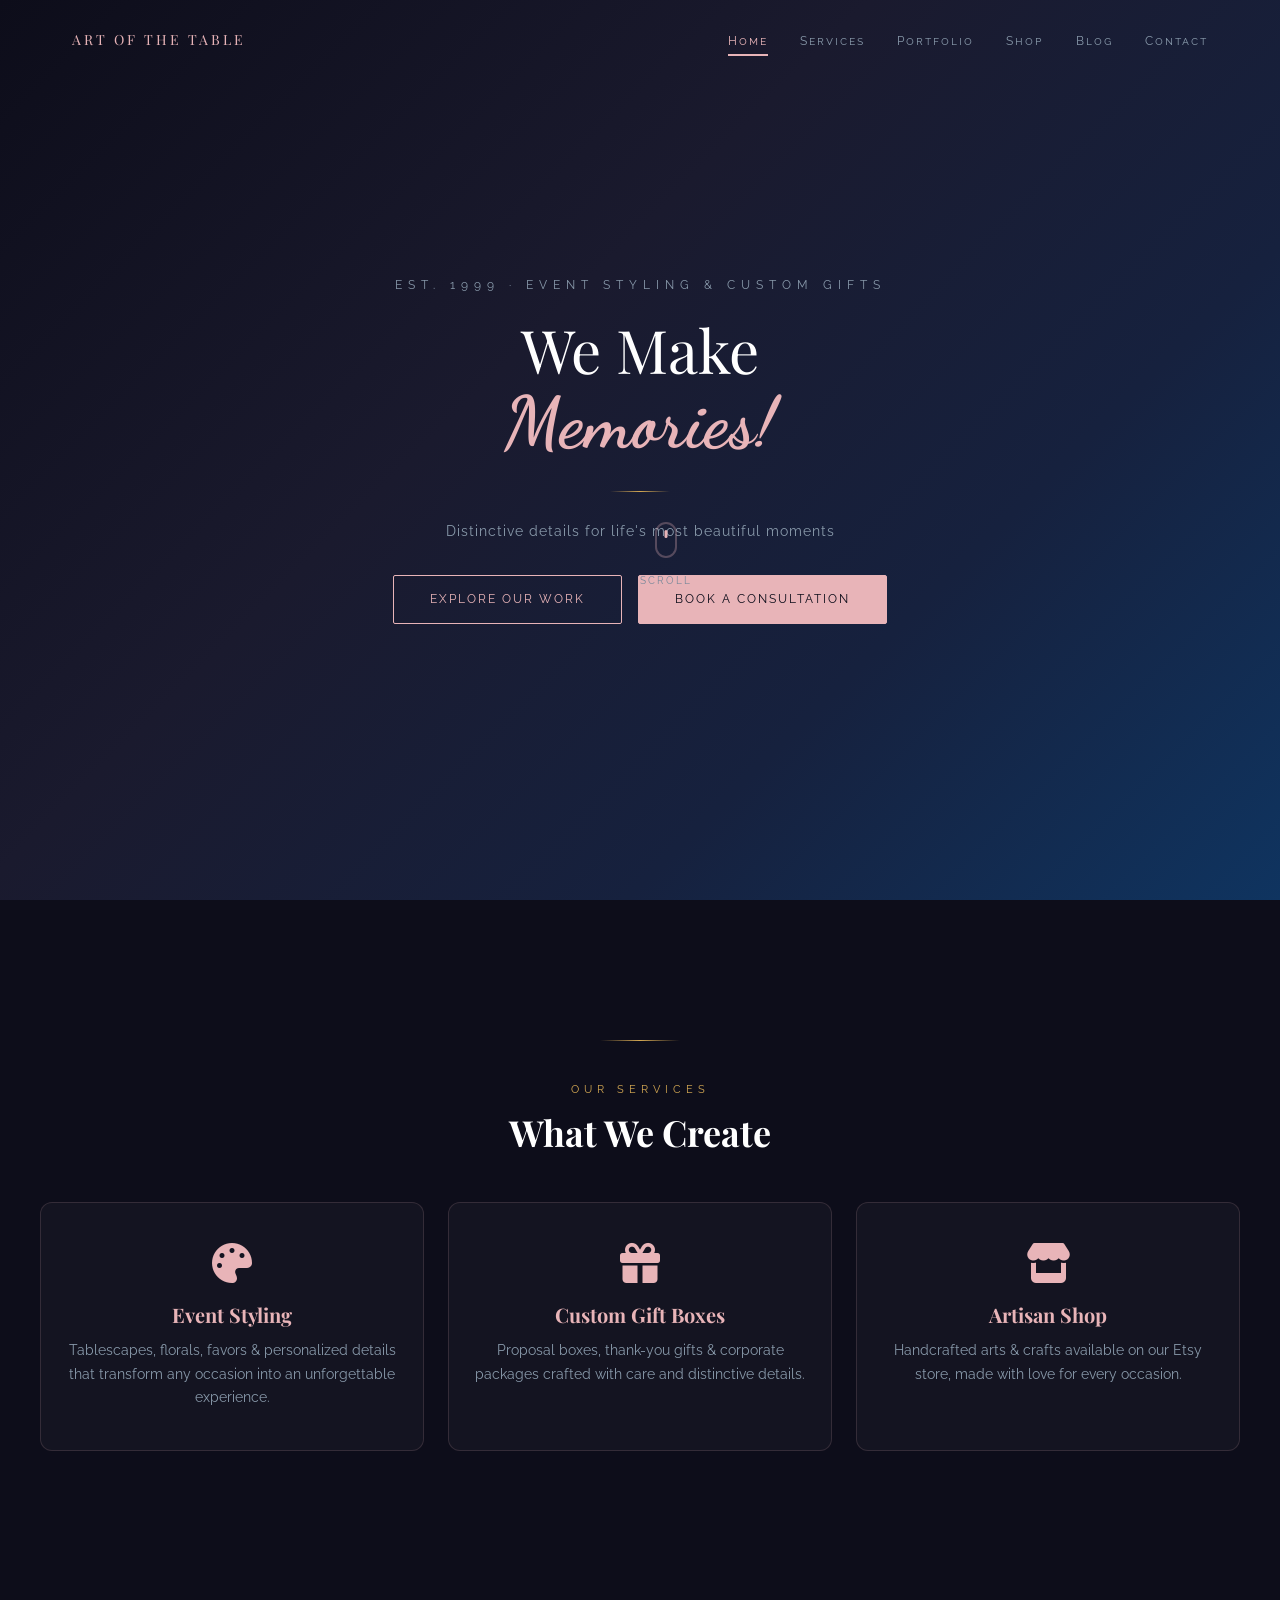
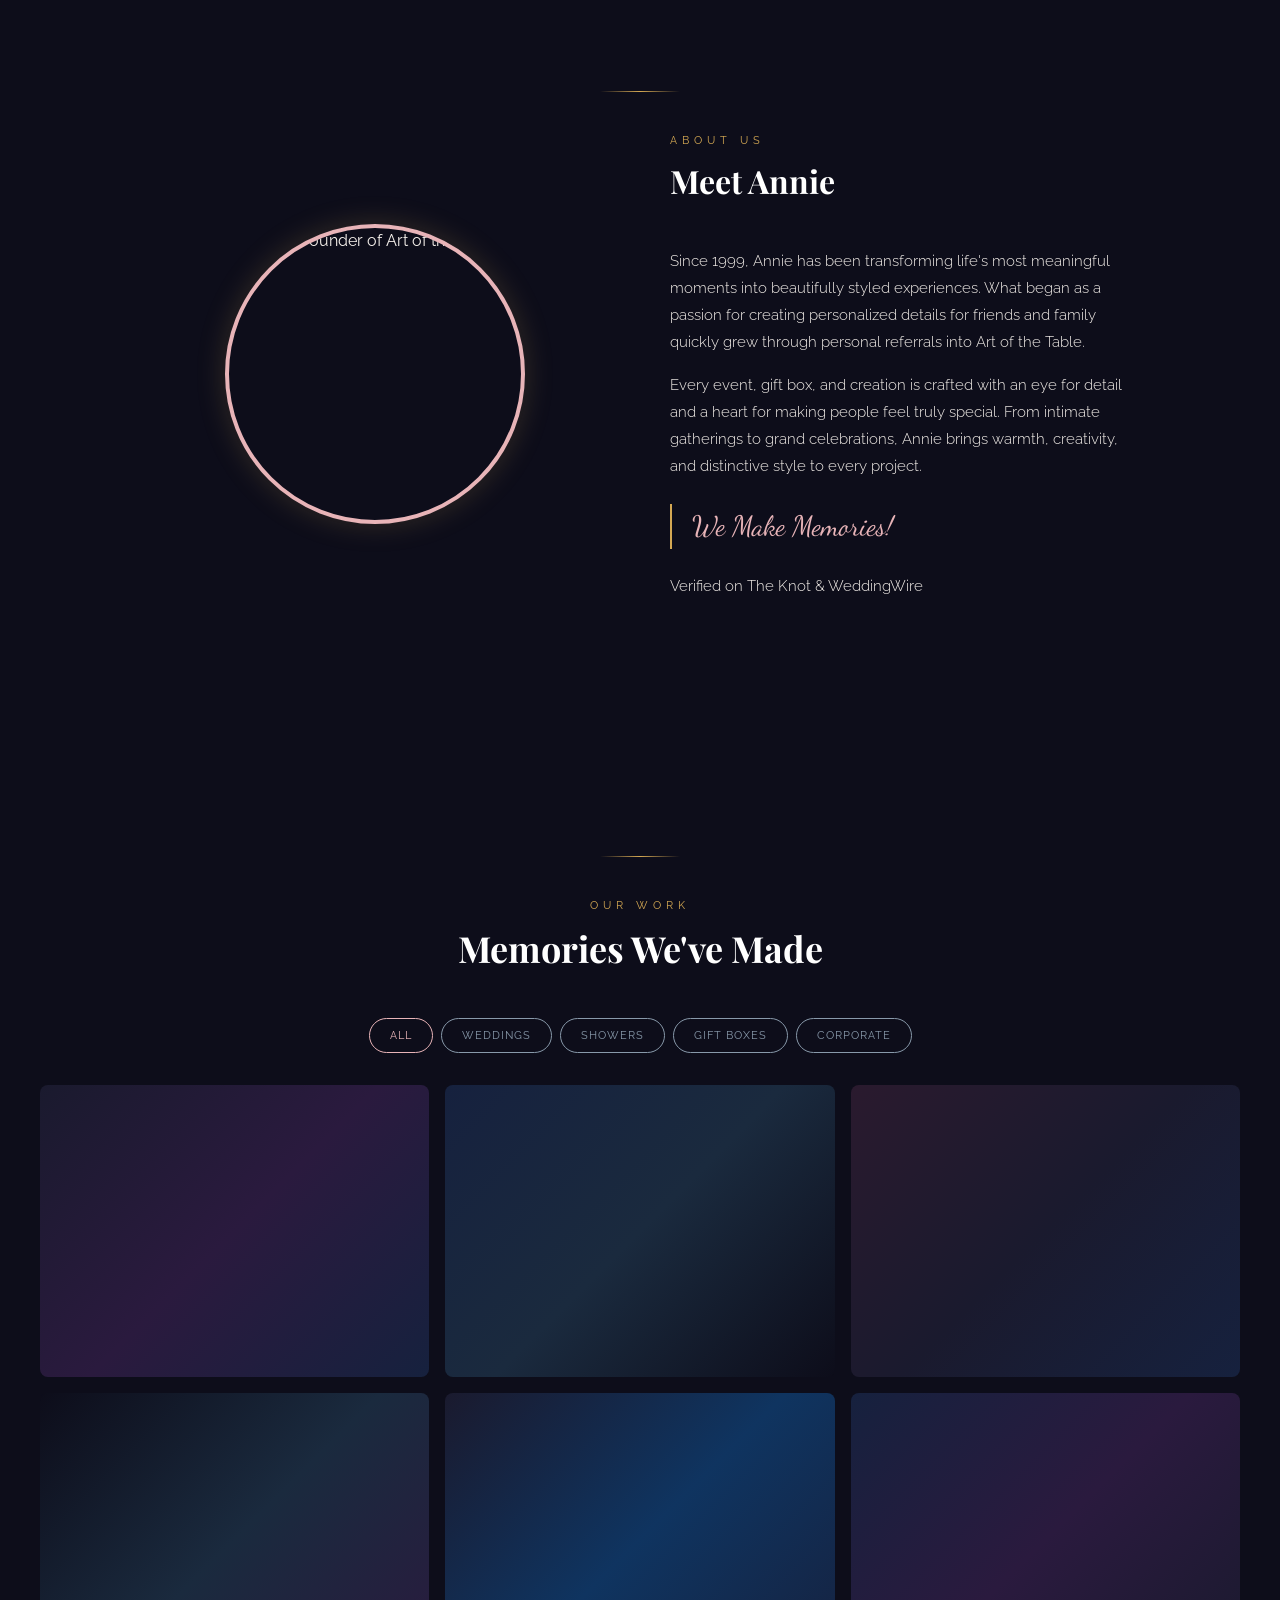
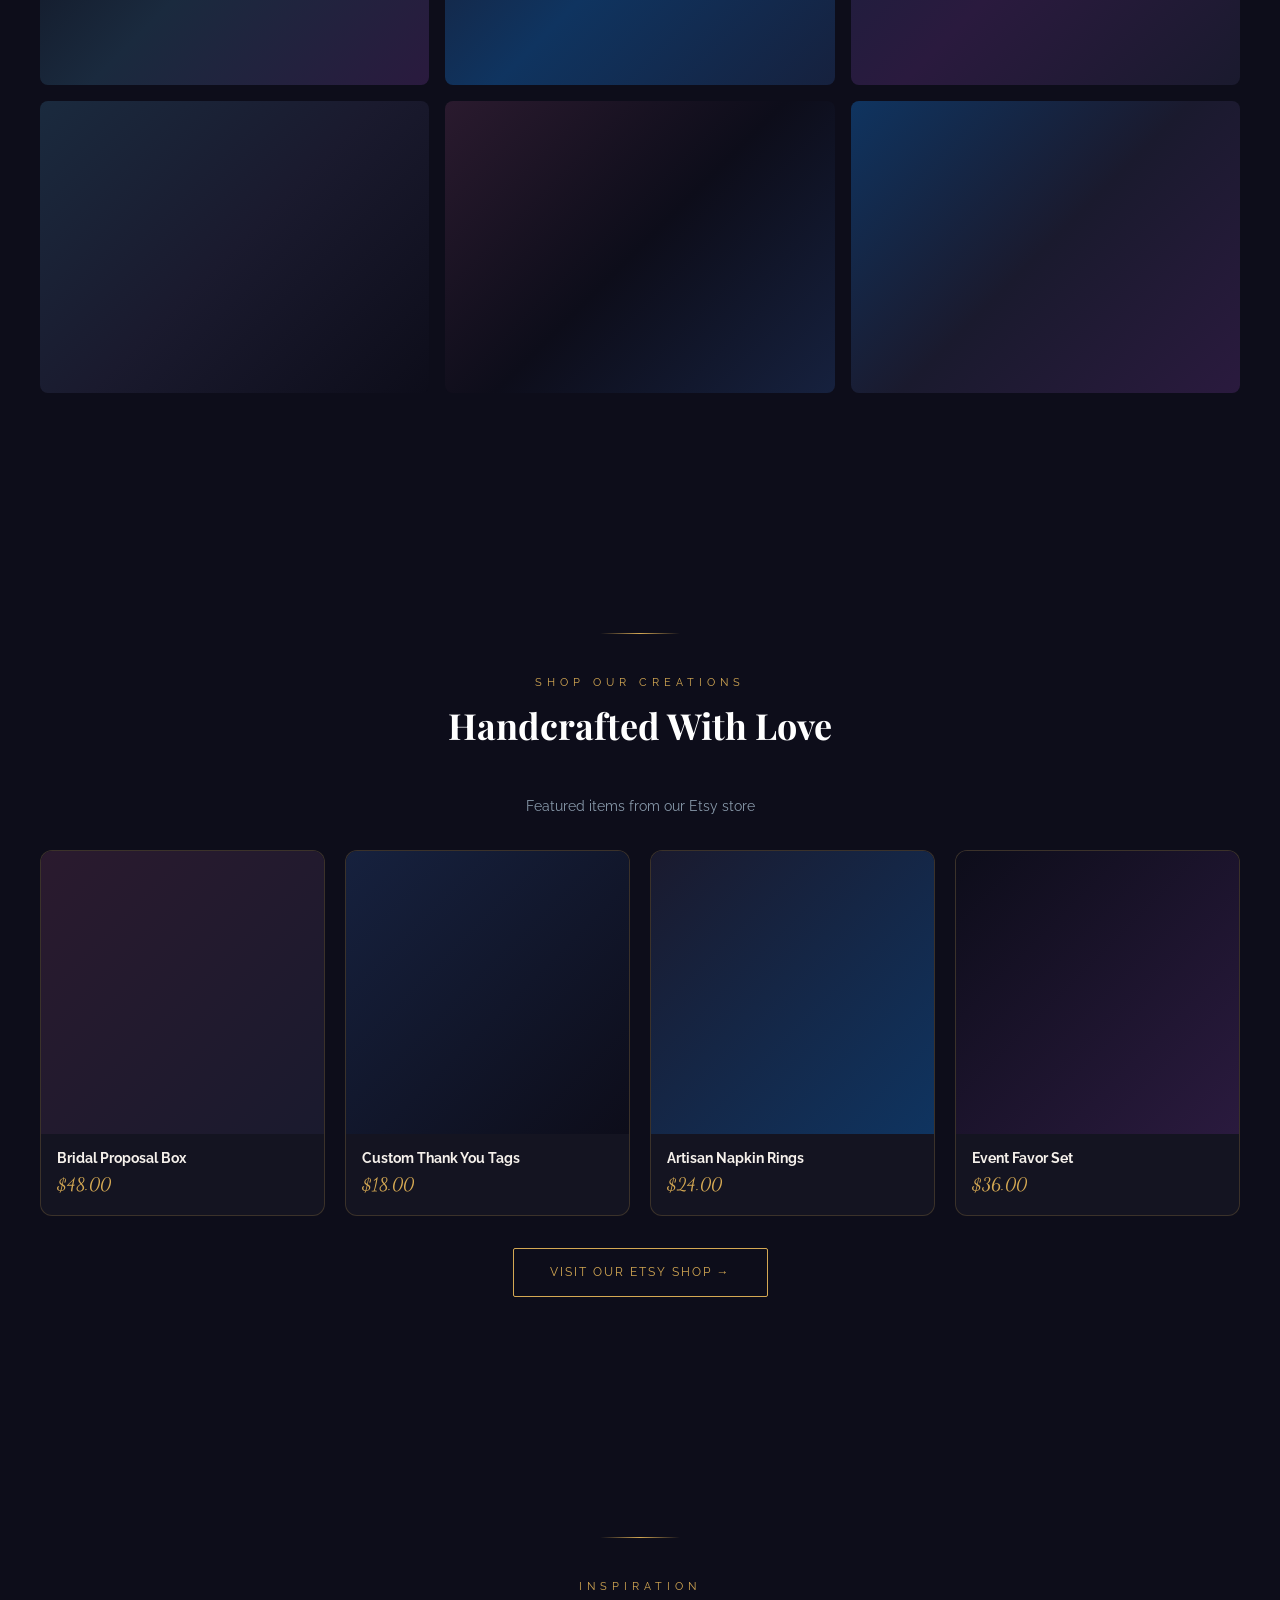
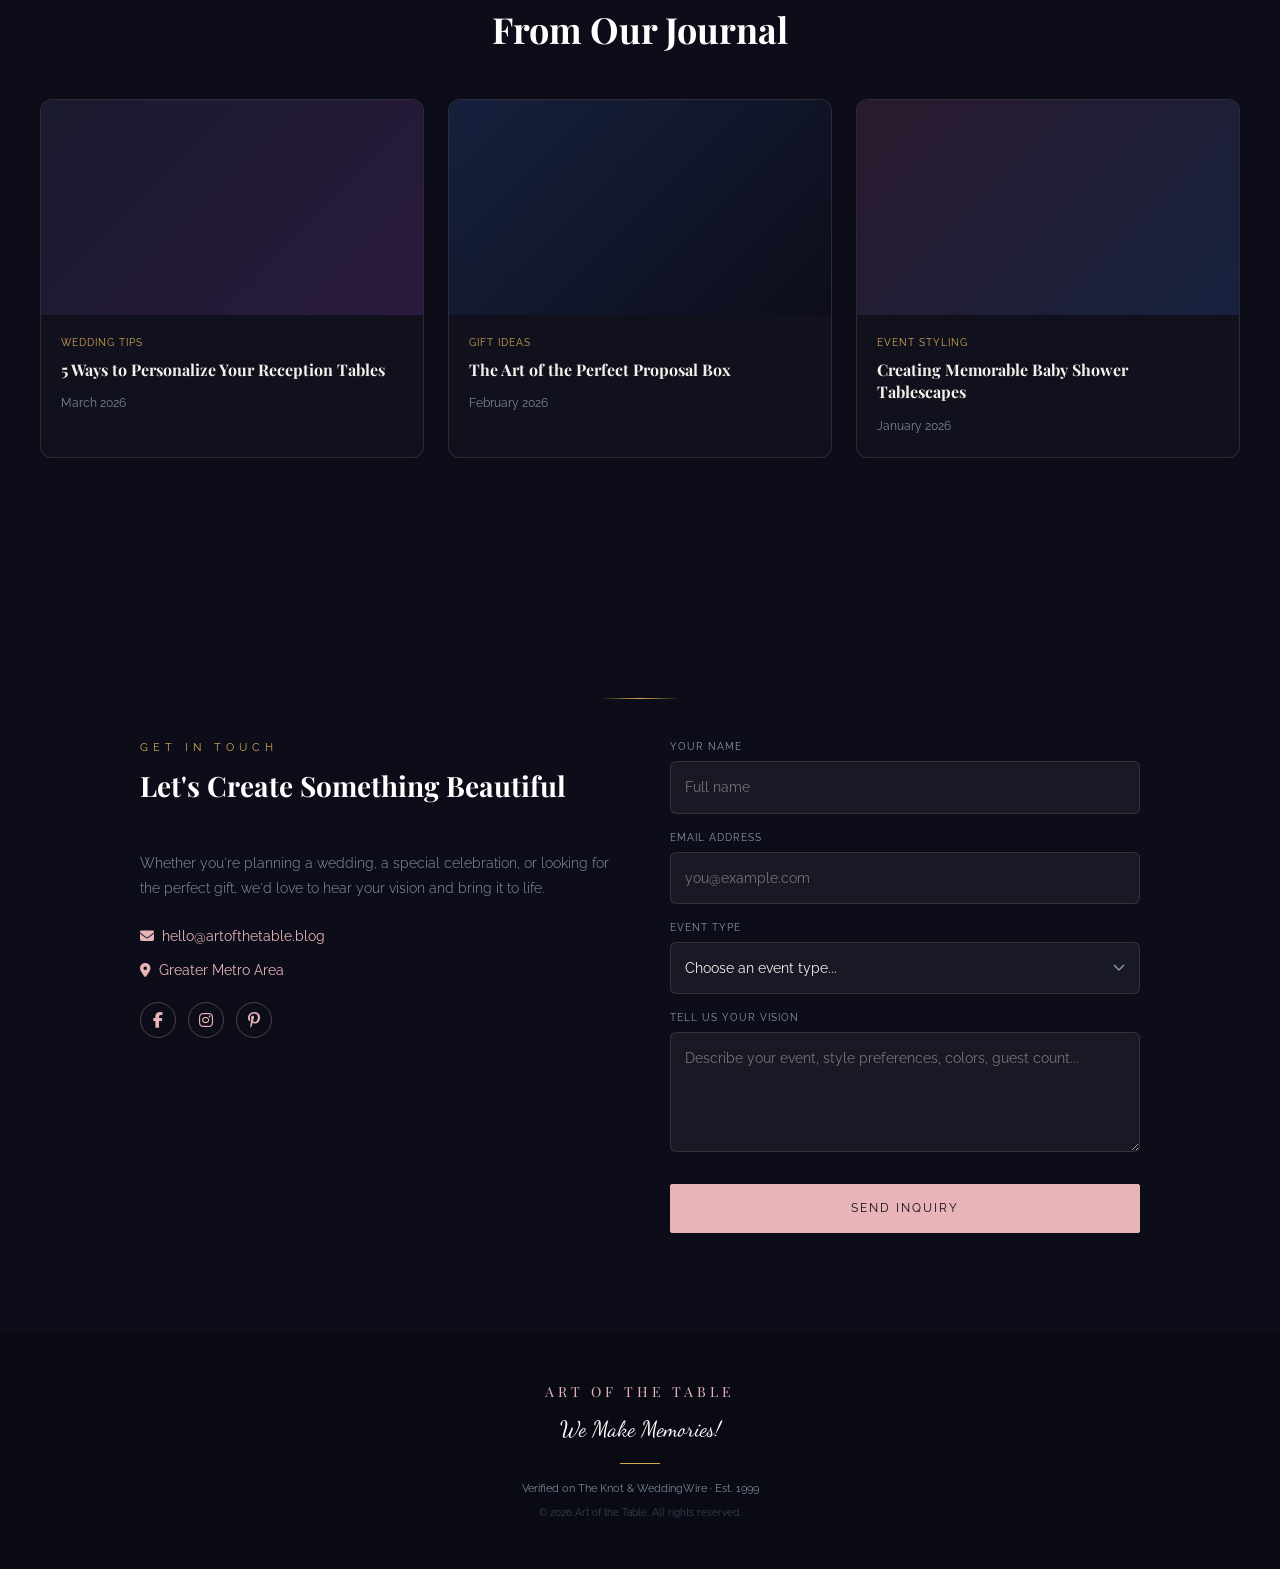
==== index.html @ cf58affb "feat: add footer with brand and credentials Co-Authored-By: Claude Opus 4.6 (1M context) <noreply@an" ====
<!DOCTYPE html>
<html lang="en">
<head>
  <meta charset="utf-8">
  <meta name="viewport" content="width=device-width, initial-scale=1.0">

  <title>Art of the Table — We Make Memories! | Event Styling & Custom Gifts</title>
  <meta name="description" content="Art of the Table creates unforgettable event styling and custom gift boxes. From elegant tablescapes to curated gift experiences, we make every moment memorable.">

  <!-- Open Graph -->
  <meta property="og:title" content="Art of the Table — We Make Memories!">
  <meta property="og:description" content="Event styling & custom gift boxes. From elegant tablescapes to curated gift experiences, we make every moment memorable.">
  <meta property="og:type" content="website">
  <meta property="og:url" content="https://chandrab7.github.io/art-table/">

  <!-- Google Fonts -->
  <link rel="preconnect" href="https://fonts.googleapis.com">
  <link rel="preconnect" href="https://fonts.gstatic.com" crossorigin>
  <link href="https://fonts.googleapis.com/css2?family=Dancing+Script:wght@400;700&family=Playfair+Display:wght@400;700&family=Raleway:wght@300;400;500;600&display=swap" rel="stylesheet">

  <!-- Font Awesome -->
  <link rel="stylesheet" href="https://cdnjs.cloudflare.com/ajax/libs/font-awesome/6.5.1/css/all.min.css" integrity="sha512-DTOQO9RWCH3ppGqcWaEA1BIZOC6xxalwEsw9c2QQeAIftl+Vegovlnee1c9QX4TctnWMn13TZye+giMm8e2LwA==" crossorigin="anonymous" referrerpolicy="no-referrer">

  <!-- Favicon -->
  <link rel="icon" href="favicon.svg" type="image/svg+xml">

  <!-- Stylesheet -->
  <link rel="stylesheet" href="styles.css">
</head>
<body>

  <a href="#main-content" class="skip-link">Skip to content</a>

  <header class="site-header">
    <nav class="nav" aria-label="Primary navigation">
      <a href="#home" class="nav-logo">Art of the Table</a>
      <ul class="nav-links">
        <li><a href="#home" class="nav-link active">Home</a></li>
        <li><a href="#services" class="nav-link">Services</a></li>
        <li><a href="#portfolio" class="nav-link">Portfolio</a></li>
        <li><a href="#shop" class="nav-link">Shop</a></li>
        <li><a href="#blog" class="nav-link">Blog</a></li>
        <li><a href="#contact" class="nav-link">Contact</a></li>
      </ul>
      <button class="nav-toggle" aria-label="Toggle navigation menu" aria-expanded="false">
        <span></span>
        <span></span>
        <span></span>
      </button>
    </nav>
  </header>

  <div class="nav-overlay"></div>

  <main id="main-content">

    <section id="home" class="hero">
      <canvas id="particle-canvas"></canvas>
      <div class="hero-content">
        <p class="hero-label hero-anim">Est. 1999 · Event Styling & Custom Gifts</p>
        <h1>
          <span class="hero-we-make hero-anim">We Make</span>
          <span class="hero-memories hero-anim">Memories!</span>
        </h1>
        <div class="hero-divider hero-anim"></div>
        <p class="hero-subtitle hero-anim">Distinctive details for life's most beautiful moments</p>
        <div class="hero-ctas hero-anim">
          <a href="#portfolio" class="btn btn-outline">EXPLORE OUR WORK</a>
          <a href="#contact" class="btn btn-solid">BOOK A CONSULTATION</a>
        </div>
        <div class="scroll-indicator hero-anim">
          <div class="scroll-mouse"><div class="scroll-dot"></div></div>
          <span>SCROLL</span>
        </div>
      </div>
    </section>

    <section id="services">
      <div class="shimmer-divider"></div>
      <span class="section-label">OUR SERVICES</span>
      <h2>What We Create</h2>
      <div class="services-grid">
        <div class="service-card reveal reveal-delay-1">
          <i class="fas fa-palette"></i>
          <h3>Event Styling</h3>
          <p>Tablescapes, florals, favors &amp; personalized details that transform any occasion into an unforgettable experience.</p>
        </div>
        <div class="service-card reveal reveal-delay-2">
          <i class="fas fa-gift"></i>
          <h3>Custom Gift Boxes</h3>
          <p>Proposal boxes, thank-you gifts &amp; corporate packages crafted with care and distinctive details.</p>
        </div>
        <div class="service-card reveal reveal-delay-3">
          <i class="fas fa-store"></i>
          <h3>Artisan Shop</h3>
          <p>Handcrafted arts &amp; crafts available on our Etsy store, made with love for every occasion.</p>
        </div>
      </div>
    </section>

    <section id="about">
      <div class="shimmer-divider"></div>
      <div class="about-grid">
        <div class="about-image reveal-left">
          <img src="images/annie.jpg" alt="Annie - Founder of Art of the Table" loading="lazy">
        </div>
        <div class="about-text reveal-right">
          <span class="section-label" style="text-align:left">ABOUT US</span>
          <h2 style="text-align:left">Meet Annie</h2>
          <p>Since 1999, Annie has been transforming life's most meaningful moments into beautifully styled experiences. What began as a passion for creating personalized details for friends and family quickly grew through personal referrals into Art of the Table.</p>
          <p>Every event, gift box, and creation is crafted with an eye for detail and a heart for making people feel truly special. From intimate gatherings to grand celebrations, Annie brings warmth, creativity, and distinctive style to every project.</p>
          <blockquote class="pull-quote">We Make Memories!</blockquote>
          <p>Verified on The Knot &amp; WeddingWire</p>
        </div>
      </div>
    </section>

    <section id="portfolio">
      <div class="shimmer-divider"></div>
      <span class="section-label">OUR WORK</span>
      <h2>Memories We've Made</h2>
      <div class="filter-tabs">
        <button class="active" data-filter="all">ALL</button>
        <button data-filter="weddings">WEDDINGS</button>
        <button data-filter="showers">SHOWERS</button>
        <button data-filter="gift-boxes">GIFT BOXES</button>
        <button data-filter="corporate">CORPORATE</button>
      </div>
      <div class="portfolio-grid">
        <div class="portfolio-item reveal" data-category="weddings">
          <div class="placeholder-img" style="background:linear-gradient(135deg,#1a1a2e,#2a1a3e,#16213e)"></div>
          <div class="portfolio-overlay"><span>Elegant Garden Wedding</span><small>Wedding</small></div>
        </div>
        <div class="portfolio-item reveal reveal-delay-1" data-category="weddings">
          <div class="placeholder-img" style="background:linear-gradient(135deg,#16213e,#1a2a3e,#0d0d1a)"></div>
          <div class="portfolio-overlay"><span>Romantic Ballroom Reception</span><small>Wedding</small></div>
        </div>
        <div class="portfolio-item reveal reveal-delay-2" data-category="showers">
          <div class="placeholder-img" style="background:linear-gradient(135deg,#2a1a2e,#1a1a2e,#16213e)"></div>
          <div class="portfolio-overlay"><span>Blush Baby Shower</span><small>Shower</small></div>
        </div>
        <div class="portfolio-item reveal" data-category="gift-boxes">
          <div class="placeholder-img" style="background:linear-gradient(135deg,#0d0d1a,#1a2a3e,#2a1a3e)"></div>
          <div class="portfolio-overlay"><span>Bridal Proposal Box</span><small>Gift Box</small></div>
        </div>
        <div class="portfolio-item reveal reveal-delay-1" data-category="corporate">
          <div class="placeholder-img" style="background:linear-gradient(135deg,#1a1a2e,#0f3460,#16213e)"></div>
          <div class="portfolio-overlay"><span>Corporate Gala Dinner</span><small>Corporate</small></div>
        </div>
        <div class="portfolio-item reveal reveal-delay-2" data-category="weddings">
          <div class="placeholder-img" style="background:linear-gradient(135deg,#16213e,#2a1a3e,#1a1a2e)"></div>
          <div class="portfolio-overlay"><span>Rustic Vineyard Wedding</span><small>Wedding</small></div>
        </div>
        <div class="portfolio-item reveal" data-category="showers">
          <div class="placeholder-img" style="background:linear-gradient(135deg,#1a2a3e,#1a1a2e,#0d0d1a)"></div>
          <div class="portfolio-overlay"><span>Golden Bridal Shower</span><small>Shower</small></div>
        </div>
        <div class="portfolio-item reveal reveal-delay-1" data-category="gift-boxes">
          <div class="placeholder-img" style="background:linear-gradient(135deg,#2a1a2e,#0d0d1a,#16213e)"></div>
          <div class="portfolio-overlay"><span>Thank You Gift Set</span><small>Gift Box</small></div>
        </div>
        <div class="portfolio-item reveal reveal-delay-2" data-category="corporate">
          <div class="placeholder-img" style="background:linear-gradient(135deg,#0f3460,#1a1a2e,#2a1a3e)"></div>
          <div class="portfolio-overlay"><span>Annual Awards Banquet</span><small>Corporate</small></div>
        </div>
      </div>
    </section>

    <div class="lightbox" id="lightbox" role="dialog" aria-modal="true" aria-label="Image lightbox">
      <button class="lightbox-close" aria-label="Close lightbox"><i class="fas fa-times"></i></button>
      <button class="lightbox-arrow lightbox-prev" aria-label="Previous image"><i class="fas fa-chevron-left"></i></button>
      <button class="lightbox-arrow lightbox-next" aria-label="Next image"><i class="fas fa-chevron-right"></i></button>
      <div class="lightbox-image"></div>
      <div class="lightbox-caption"></div>
    </div>

    <section id="shop">
      <div class="shimmer-divider"></div>
      <span class="section-label">SHOP OUR CREATIONS</span>
      <h2>Handcrafted With Love</h2>
      <p class="section-subtitle">Featured items from our Etsy store</p>
      <div class="product-grid">
        <a href="#" class="product-card reveal">
          <div class="product-image" style="background:linear-gradient(135deg,#2a1a2e,#1a1a2e)"></div>
          <div class="product-info">
            <h3>Bridal Proposal Box</h3>
            <span class="product-price">$48.00</span>
          </div>
        </a>
        <a href="#" class="product-card reveal reveal-delay-1">
          <div class="product-image" style="background:linear-gradient(135deg,#16213e,#0d0d1a)"></div>
          <div class="product-info">
            <h3>Custom Thank You Tags</h3>
            <span class="product-price">$18.00</span>
          </div>
        </a>
        <a href="#" class="product-card reveal reveal-delay-2">
          <div class="product-image" style="background:linear-gradient(135deg,#1a1a2e,#0f3460)"></div>
          <div class="product-info">
            <h3>Artisan Napkin Rings</h3>
            <span class="product-price">$24.00</span>
          </div>
        </a>
        <a href="#" class="product-card reveal reveal-delay-3">
          <div class="product-image" style="background:linear-gradient(135deg,#0d0d1a,#2a1a3e)"></div>
          <div class="product-info">
            <h3>Event Favor Set</h3>
            <span class="product-price">$36.00</span>
          </div>
        </a>
      </div>
      <div style="text-align:center;margin-top:32px">
        <a href="#" class="btn btn-outline-gold">VISIT OUR ETSY SHOP &rarr;</a>
      </div>
    </section>

    <section id="blog">
      <div class="shimmer-divider"></div>
      <span class="section-label">INSPIRATION</span>
      <h2>From Our Journal</h2>
      <div class="blog-grid">
        <a href="https://artofthetable.blog" class="blog-card reveal">
          <div class="blog-image" style="background:linear-gradient(135deg,#1a1a2e,#2a1a3e)"></div>
          <div class="blog-content">
            <span class="blog-tag">WEDDING TIPS</span>
            <h3>5 Ways to Personalize Your Reception Tables</h3>
            <span class="blog-date">March 2026</span>
          </div>
        </a>
        <a href="https://artofthetable.blog" class="blog-card reveal reveal-delay-1">
          <div class="blog-image" style="background:linear-gradient(135deg,#16213e,#0d0d1a)"></div>
          <div class="blog-content">
            <span class="blog-tag">GIFT IDEAS</span>
            <h3>The Art of the Perfect Proposal Box</h3>
            <span class="blog-date">February 2026</span>
          </div>
        </a>
        <a href="https://artofthetable.blog" class="blog-card reveal reveal-delay-2">
          <div class="blog-image" style="background:linear-gradient(135deg,#2a1a2e,#16213e)"></div>
          <div class="blog-content">
            <span class="blog-tag">EVENT STYLING</span>
            <h3>Creating Memorable Baby Shower Tablescapes</h3>
            <span class="blog-date">January 2026</span>
          </div>
        </a>
      </div>
    </section>

    <section id="contact">
      <div class="shimmer-divider"></div>
      <div class="contact-grid">
        <div class="contact-info reveal-left">
          <span class="section-label" style="text-align:left">GET IN TOUCH</span>
          <h2 style="text-align:left">Let's Create Something Beautiful</h2>
          <p>Whether you're planning a wedding, a special celebration, or looking for the perfect gift, we'd love to hear your vision and bring it to life.</p>
          <a href="mailto:hello@artofthetable.blog" class="contact-link"><i class="fas fa-envelope"></i> hello@artofthetable.blog</a>
          <div class="contact-link"><i class="fas fa-map-marker-alt"></i> Greater Metro Area</div>
          <div class="social-icons">
            <a href="#" class="social-icon" aria-label="Facebook"><i class="fab fa-facebook-f"></i></a>
            <a href="#" class="social-icon" aria-label="Instagram"><i class="fab fa-instagram"></i></a>
            <a href="#" class="social-icon" aria-label="Pinterest"><i class="fab fa-pinterest-p"></i></a>
          </div>
        </div>
        <div class="reveal-right">
          <form id="contact-form">
            <div class="form-group">
              <label for="contact-name">Your Name</label>
              <input type="text" id="contact-name" name="name" required placeholder="Full name">
            </div>
            <div class="form-group">
              <label for="contact-email">Email Address</label>
              <input type="email" id="contact-email" name="email" required placeholder="you@example.com">
            </div>
            <div class="form-group">
              <label for="contact-event">Event Type</label>
              <select id="contact-event" name="event" required>
                <option value="" disabled selected>Choose an event type...</option>
                <option value="wedding">Wedding</option>
                <option value="baby-shower">Baby Shower</option>
                <option value="birthday">Birthday</option>
                <option value="corporate">Corporate Event</option>
                <option value="gift-boxes">Gift Boxes</option>
                <option value="other">Other</option>
              </select>
            </div>
            <div class="form-group">
              <label for="contact-message">Tell Us Your Vision</label>
              <textarea id="contact-message" name="message" required placeholder="Describe your event, style preferences, colors, guest count..."></textarea>
            </div>
            <button type="submit" class="btn btn-solid" style="width:100%;margin-top:8px">SEND INQUIRY</button>
          </form>
          <div class="form-success" id="form-success">
            <i class="fas fa-check-circle" style="font-size:48px;color:var(--gold);margin-bottom:16px"></i>
            <h3 style="font-family:var(--font-heading);color:white;margin-bottom:8px">Thank You!</h3>
            <p style="color:var(--mist)">We've received your inquiry and will be in touch within 24 hours.</p>
          </div>
          <div class="form-error" id="form-error">
            <i class="fas fa-exclamation-circle" style="font-size:48px;color:#e85a5a;margin-bottom:16px"></i>
            <h3 style="font-family:var(--font-heading);color:white;margin-bottom:8px">Something Went Wrong</h3>
            <p style="color:var(--mist);margin-bottom:16px">Please try again or email us directly.</p>
            <button class="btn btn-outline" id="form-retry">TRY AGAIN</button>
          </div>
        </div>
      </div>
    </section>

  </main>

  <footer>
    <span class="footer-logo">Art of the Table</span>
    <span class="footer-motto">We Make Memories!</span>
    <div class="footer-divider"></div>
    <p class="footer-credentials">Verified on The Knot &amp; WeddingWire &middot; Est. 1999</p>
    <p class="footer-copyright">&copy; 2026 Art of the Table. All rights reserved.</p>
  </footer>

  <script src="main.js"></script>
</body>
</html>
---- styles.css ----
/* ==========================================================================
   Art of the Table — "Midnight Garden" Design System
   ========================================================================== */

:root {
  /* Colors */
  --deep-night: #0d0d1a;
  --navy: #1a1a2e;
  --midnight: #16213e;
  --blush: #e8b4b8;
  --gold: #d4a853;
  --cream: #f5f0eb;
  --mist: #8899aa;
  --slate: #778899;

  /* Fonts */
  --font-heading: 'Playfair Display', Georgia, serif;
  --font-body: 'Raleway', sans-serif;
  --font-handwritten: 'Dancing Script', cursive;

  /* Spacing */
  --space-xs: 0.25rem;
  --space-sm: 0.5rem;
  --space-md: 1rem;
  --space-lg: 2rem;
  --space-xl: 4rem;
  --space-2xl: 8rem;

  /* Transitions */
  --transition-fast: 0.2s ease;
  --transition-normal: 0.4s ease;
  --transition-slow: 0.8s ease;

  /* Layout */
  --max-width: 1200px;
  --header-height: 80px;
}

/* ==========================================================================
   Base Reset
   ========================================================================== */

*,
*::before,
*::after {
  box-sizing: border-box;
}

* {
  margin: 0;
  padding: 0;
}

html {
  scroll-behavior: smooth;
}

body {
  background: var(--deep-night);
  color: var(--cream);
  font-family: var(--font-body);
  line-height: 1.6;
  margin: 0;
  -webkit-font-smoothing: antialiased;
  -moz-osx-font-smoothing: grayscale;
}

img,
picture,
video,
canvas,
svg {
  display: block;
  max-width: 100%;
}

input,
button,
textarea,
select {
  font: inherit;
}

a {
  color: inherit;
  text-decoration: none;
}

ul,
ol {
  list-style: none;
}

h1, h2, h3, h4, h5, h6 {
  font-family: var(--font-heading);
  line-height: 1.2;
}

.handwritten {
  font-family: var(--font-handwritten);
}

/* ==========================================================================
   Focus Styles (Accessibility)
   ========================================================================== */

:focus-visible {
  outline: 2px solid var(--blush);
  outline-offset: 3px;
  box-shadow: 0 0 0 5px rgba(212, 168, 83, 0.3);
}

a:focus-visible,
button:focus-visible,
input:focus-visible,
textarea:focus-visible,
select:focus-visible {
  outline: 2px solid var(--blush);
  outline-offset: 3px;
  box-shadow: 0 0 0 5px rgba(212, 168, 83, 0.3);
}

/* ==========================================================================
   Skip Link (Accessibility)
   ========================================================================== */

.skip-link {
  position: absolute;
  top: -100%;
  left: var(--space-md);
  padding: var(--space-sm) var(--space-md);
  background: var(--blush);
  color: var(--deep-night);
  font-weight: 600;
  z-index: 1000;
  border-radius: 0 0 4px 4px;
  transition: top var(--transition-fast);
}

.skip-link:focus {
  top: 0;
}

/* ==========================================================================
   Reduced Motion
   ========================================================================== */

/* ==========================================================================
   Navigation
   ========================================================================== */

.site-header {
  position: fixed;
  top: 0;
  left: 0;
  width: 100%;
  z-index: 1000;
  background: transparent;
  transition: background var(--transition-normal), box-shadow var(--transition-normal);
}

.site-header.nav-scrolled {
  background: var(--navy);
  backdrop-filter: blur(12px);
  -webkit-backdrop-filter: blur(12px);
  box-shadow: 0 2px 20px rgba(0, 0, 0, 0.3);
}

.nav {
  display: flex;
  align-items: center;
  justify-content: space-between;
  max-width: var(--max-width);
  margin: 0 auto;
  padding: 0 var(--space-lg);
  height: var(--header-height);
}

.nav-logo {
  font-family: var(--font-heading);
  color: var(--blush);
  font-size: 14px;
  text-transform: uppercase;
  letter-spacing: 3px;
  white-space: nowrap;
}

.nav-links {
  display: flex;
  align-items: center;
  gap: var(--space-lg);
}

.nav-link {
  font-family: var(--font-body);
  font-variant: small-caps;
  color: var(--mist);
  font-size: 12px;
  letter-spacing: 2px;
  position: relative;
  padding: var(--space-xs) 0;
  transition: color var(--transition-fast);
}

.nav-link::after {
  content: '';
  position: absolute;
  left: 0;
  bottom: -4px;
  width: 0;
  height: 2px;
  background: var(--blush);
  transition: width var(--transition-normal);
}

.nav-link:hover,
.nav-link.active {
  color: var(--blush);
}

.nav-link:hover::after,
.nav-link.active::after {
  width: 100%;
}

/* Hamburger button */
.nav-toggle {
  display: none;
  flex-direction: column;
  justify-content: center;
  align-items: center;
  gap: 6px;
  background: none;
  border: none;
  cursor: pointer;
  padding: var(--space-sm);
  z-index: 1001;
}

.nav-toggle span {
  display: block;
  width: 24px;
  height: 2px;
  background: var(--cream);
  transition: transform var(--transition-normal), opacity var(--transition-fast);
}

/* Hamburger X animation */
.nav-open .nav-toggle span:nth-child(1) {
  transform: translateY(8px) rotate(45deg);
}

.nav-open .nav-toggle span:nth-child(2) {
  opacity: 0;
}

.nav-open .nav-toggle span:nth-child(3) {
  transform: translateY(-8px) rotate(-45deg);
}

/* Mobile overlay */
.nav-overlay {
  position: fixed;
  inset: 0;
  background: rgba(0, 0, 0, 0.6);
  z-index: 999;
  opacity: 0;
  pointer-events: none;
  transition: opacity var(--transition-normal);
}

.nav-open .nav-overlay {
  opacity: 1;
  pointer-events: auto;
}

/* Mobile styles */
@media (max-width: 768px) {
  .nav-toggle {
    display: flex;
  }

  .nav-links {
    position: fixed;
    right: 0;
    top: 0;
    height: 100vh;
    width: 280px;
    background: var(--deep-night);
    z-index: 1000;
    flex-direction: column;
    align-items: flex-start;
    gap: 0;
    padding-top: 80px;
    transform: translateX(100%);
    transition: transform var(--transition-normal);
  }

  .nav-open .nav-links {
    transform: translateX(0);
  }

  .nav-link {
    font-size: 18px;
    padding: 16px 32px;
    width: 100%;
    color: var(--blush);
    min-height: 44px;
    display: flex;
    align-items: center;
  }
}

/* ==========================================================================
   Particle Canvas
   ========================================================================== */

#particle-canvas {
  position: fixed;
  top: 0;
  left: 0;
  width: 100%;
  height: 100%;
  z-index: 0;
  pointer-events: none;
}

/* ==========================================================================
   Hero Section
   ========================================================================== */

.hero {
  min-height: 100vh;
  display: flex;
  align-items: center;
  justify-content: center;
  background: linear-gradient(135deg, var(--deep-night) 0%, var(--navy) 40%, var(--midnight) 70%, #0f3460 100%);
  position: relative;
  overflow: hidden;
}

.hero-content {
  position: relative;
  z-index: 1;
  text-align: center;
  max-width: 800px;
  padding: 0 24px;
}

.hero-label {
  font-size: 12px;
  letter-spacing: 6px;
  text-transform: uppercase;
  color: var(--mist);
  font-family: var(--font-body);
  font-weight: 400;
}

.hero h1 {
  margin: 20px 0;
}

.hero-we-make {
  display: block;
  font-family: var(--font-heading);
  font-size: 60px;
  font-weight: 300;
  color: white;
  line-height: 1.15;
}

.hero-memories {
  display: block;
  font-family: var(--font-handwritten);
  font-size: 72px;
  color: var(--blush);
  line-height: 1.1;
}

.hero-divider {
  width: 60px;
  height: 1px;
  background: linear-gradient(90deg, transparent, var(--gold), transparent);
  margin: 28px auto;
}

.hero-subtitle {
  font-size: 14px;
  color: var(--mist);
  letter-spacing: 1px;
  max-width: 400px;
  margin: 0 auto 32px;
  line-height: 1.6;
}

.hero-ctas {
  display: flex;
  gap: 16px;
  justify-content: center;
  flex-wrap: wrap;
}

.btn {
  display: inline-block;
  padding: 14px 36px;
  font-size: 12px;
  letter-spacing: 2px;
  text-transform: uppercase;
  font-family: var(--font-body);
  text-decoration: none;
  border-radius: 2px;
  cursor: pointer;
  transition: all var(--transition-normal);
}

.btn-outline {
  border: 1px solid var(--blush);
  color: var(--blush);
  background: transparent;
}

.btn-solid {
  background: var(--blush);
  color: var(--deep-night);
  border: 1px solid var(--blush);
}

.btn-outline:hover,
.btn-solid:hover {
  box-shadow: 0 0 20px rgba(212, 168, 83, 0.3), 0 0 40px rgba(212, 168, 83, 0.1);
}

.btn-outline:hover {
  background: rgba(232, 180, 184, 0.1);
}

.btn-solid:hover {
  background: #d4a0a4;
}

/* Scroll indicator */
.scroll-indicator {
  position: absolute;
  bottom: 32px;
  left: 50%;
  transform: translateX(-50%);
  text-align: center;
}

.scroll-mouse {
  width: 22px;
  height: 36px;
  border: 2px solid rgba(232, 180, 184, 0.3);
  border-radius: 11px;
  margin: 0 auto 8px;
  position: relative;
}

.scroll-dot {
  width: 3px;
  height: 8px;
  background: var(--blush);
  border-radius: 2px;
  position: absolute;
  top: 6px;
  left: 50%;
  transform: translateX(-50%);
  animation: bounce 2s infinite;
}

.scroll-indicator span {
  font-size: 10px;
  color: var(--slate);
  letter-spacing: 2px;
}

@keyframes bounce {
  0%, 100% { transform: translateX(-50%) translateY(0); }
  50% { transform: translateX(-50%) translateY(8px); }
}

/* Hero entrance animations */
@keyframes fadeUp {
  from { opacity: 0; transform: translateY(20px); }
  to { opacity: 1; transform: translateY(0); }
}

@keyframes fadeUpScale {
  from { opacity: 0; transform: translateY(20px) scale(0.95); }
  to { opacity: 1; transform: translateY(0) scale(1); }
}

.hero-anim {
  opacity: 0;
  animation-fill-mode: forwards;
}

.hero-label.hero-anim {
  animation: fadeUp 0.8s ease 0.3s forwards;
}

.hero-we-make.hero-anim {
  animation: fadeUp 0.8s ease 0.6s forwards;
}

.hero-memories.hero-anim {
  animation: fadeUpScale 0.8s ease 0.9s forwards;
}

.hero-divider.hero-anim {
  animation: fadeUp 0.6s ease 1.2s forwards;
}

.hero-subtitle.hero-anim {
  animation: fadeUp 0.6s ease 1.2s forwards;
}

.hero-ctas.hero-anim {
  animation: fadeUp 0.6s ease 1.5s forwards;
}

.scroll-indicator.hero-anim {
  animation: fadeUp 0.6s ease 2.0s forwards;
}

/* Hero responsive */
@media (max-width: 768px) {
  .hero-we-make {
    font-size: 42px;
  }

  .hero-memories {
    font-size: 52px;
  }
}

@media (max-width: 480px) {
  .hero-we-make {
    font-size: 32px;
  }

  .hero-memories {
    font-size: 40px;
  }

  .hero-ctas {
    flex-direction: column;
    align-items: center;
  }
}

/* ==========================================================================
   Sections — Common
   ========================================================================== */

section {
  padding: 100px 24px;
  position: relative;
}

.section-label {
  display: block;
  text-align: center;
  font-size: 11px;
  text-transform: uppercase;
  letter-spacing: 5px;
  color: var(--gold);
  font-family: var(--font-body);
  margin-bottom: 12px;
}

section h2 {
  font-family: var(--font-heading);
  font-size: 36px;
  color: white;
  text-align: center;
  margin-bottom: 48px;
}

/* ==========================================================================
   Services Section
   ========================================================================== */

.services-grid {
  display: grid;
  grid-template-columns: repeat(3, 1fr);
  gap: 24px;
  max-width: 1200px;
  margin: 0 auto;
}

.service-card {
  background: rgba(255, 255, 255, 0.03);
  border: 1px solid rgba(232, 180, 184, 0.15);
  border-radius: 12px;
  padding: 40px 24px;
  text-align: center;
  transition: transform var(--transition-normal), box-shadow var(--transition-normal), border-color var(--transition-normal);
}

.service-card i {
  font-size: 40px;
  color: var(--blush);
  margin-bottom: 20px;
}

.service-card h3 {
  font-family: var(--font-heading);
  color: var(--blush);
  font-size: 20px;
  margin-bottom: 12px;
}

.service-card p {
  font-family: var(--font-body);
  color: var(--mist);
  font-size: 14px;
  line-height: 1.7;
}

.service-card:hover {
  transform: translateY(-8px);
  box-shadow: 0 8px 30px rgba(212, 168, 83, 0.15);
  border-color: var(--gold);
}

@media (max-width: 768px) {
  .services-grid {
    grid-template-columns: 1fr;
  }
}

/* ==========================================================================
   Portfolio Section
   ========================================================================== */

.filter-tabs {
  display: flex;
  flex-wrap: wrap;
  justify-content: center;
  gap: 8px;
  margin-bottom: 32px;
}

.filter-tabs button {
  padding: 8px 20px;
  border-radius: 20px;
  border: 1px solid var(--mist);
  background: none;
  color: var(--mist);
  font-family: var(--font-body);
  font-size: 11px;
  letter-spacing: 1px;
  text-transform: uppercase;
  cursor: pointer;
  transition: border-color var(--transition-fast), color var(--transition-fast);
}

.filter-tabs button.active {
  border-color: var(--blush);
  color: var(--blush);
}

.filter-tabs button:hover {
  border-color: var(--blush);
}

.portfolio-grid {
  display: grid;
  grid-template-columns: repeat(3, 1fr);
  gap: 16px;
  max-width: 1200px;
  margin: 0 auto;
}

.portfolio-item {
  aspect-ratio: 4 / 3;
  border-radius: 8px;
  overflow: hidden;
  cursor: pointer;
  position: relative;
}

.portfolio-item .placeholder-img {
  width: 100%;
  height: 100%;
  transition: transform var(--transition-normal);
}

.portfolio-item:hover .placeholder-img {
  transform: scale(1.05);
}

.portfolio-overlay {
  position: absolute;
  inset: 0;
  background: rgba(232, 180, 184, 0.85);
  opacity: 0;
  display: flex;
  flex-direction: column;
  align-items: center;
  justify-content: center;
  transition: opacity var(--transition-fast);
  color: var(--deep-night);
  font-family: var(--font-heading);
}

.portfolio-overlay span {
  font-size: 18px;
  font-weight: 700;
  margin-bottom: 4px;
}

.portfolio-overlay small {
  font-family: var(--font-body);
  font-size: 12px;
  text-transform: uppercase;
  letter-spacing: 1px;
}

.portfolio-item:hover .portfolio-overlay {
  opacity: 1;
}

.filtered-out {
  opacity: 0;
  transform: scale(0.8);
  pointer-events: none;
  position: absolute;
  width: 0;
  height: 0;
  overflow: hidden;
}

/* Lightbox */
.lightbox {
  position: fixed;
  inset: 0;
  z-index: 2000;
  background: rgba(0, 0, 0, 0.9);
  display: flex;
  align-items: center;
  justify-content: center;
  opacity: 0;
  pointer-events: none;
  transition: opacity var(--transition-fast);
}

.lightbox.active {
  opacity: 1;
  pointer-events: auto;
}

.lightbox-close {
  position: absolute;
  top: 20px;
  right: 20px;
  background: none;
  border: none;
  color: var(--blush);
  font-size: 32px;
  cursor: pointer;
}

.lightbox-arrow {
  position: absolute;
  top: 50%;
  background: none;
  border: none;
  color: var(--blush);
  font-size: 40px;
  cursor: pointer;
  transform: translateY(-50%);
  padding: 20px;
}

.lightbox-prev {
  left: 20px;
}

.lightbox-next {
  right: 20px;
}

.lightbox-image {
  max-width: 90vw;
  max-height: 80vh;
  border-radius: 4px;
  overflow: hidden;
}

.lightbox-image .placeholder-img {
  width: 70vw;
  height: 60vh;
  max-width: 900px;
}

.lightbox-caption {
  position: absolute;
  bottom: 20px;
  text-align: center;
  width: 100%;
  color: var(--cream);
  font-family: var(--font-heading);
  font-size: 18px;
}

@media (max-width: 768px) {
  .portfolio-grid {
    grid-template-columns: repeat(2, 1fr);
  }
}

@media (max-width: 480px) {
  .portfolio-grid {
    grid-template-columns: 1fr;
  }
}

/* ==========================================================================
   Contact Section
   ========================================================================== */

.contact-grid {
  display: grid;
  grid-template-columns: 1fr 1fr;
  gap: 60px;
  max-width: 1000px;
  margin: 0 auto;
  align-items: start;
}

.contact-info h2 {
  font-family: var(--font-heading);
  color: white;
  font-size: 28px;
}

.contact-info p {
  font-family: var(--font-body);
  font-weight: 300;
  color: var(--mist);
  font-size: 14px;
  line-height: 1.8;
  margin-bottom: 24px;
}

.contact-link {
  color: var(--blush);
  text-decoration: none;
  display: flex;
  align-items: center;
  gap: 8px;
  margin-bottom: 12px;
  font-size: 14px;
}

.social-icons {
  display: flex;
  gap: 12px;
  margin-top: 20px;
}

.social-icon {
  width: 36px;
  height: 36px;
  border-radius: 50%;
  border: 1px solid rgba(232, 180, 184, 0.3);
  display: flex;
  align-items: center;
  justify-content: center;
  color: var(--blush);
  text-decoration: none;
  transition: background var(--transition-fast), color var(--transition-fast);
}

.social-icon:hover {
  background: var(--blush);
  color: var(--deep-night);
}

.form-group {
  margin-bottom: 16px;
}

.form-group label {
  display: block;
  font-family: var(--font-body);
  color: var(--mist);
  font-size: 10px;
  text-transform: uppercase;
  letter-spacing: 1px;
  margin-bottom: 6px;
}

.form-group input,
.form-group textarea,
.form-group select {
  width: 100%;
  padding: 14px;
  background: rgba(255, 255, 255, 0.05);
  border: 1px solid rgba(232, 180, 184, 0.15);
  border-radius: 6px;
  color: var(--cream);
  font-family: var(--font-body);
  font-size: 14px;
  transition: border-color var(--transition-fast), box-shadow var(--transition-fast);
}

.form-group input:focus,
.form-group textarea:focus,
.form-group select:focus {
  border-color: var(--blush);
  box-shadow: 0 0 15px rgba(212, 168, 83, 0.15);
  outline: none;
}

.form-group textarea {
  min-height: 120px;
  resize: vertical;
}

.form-group select {
  appearance: none;
  background-image: url("data:image/svg+xml,%3Csvg xmlns='http://www.w3.org/2000/svg' width='12' height='8'%3E%3Cpath d='M1 1l5 5 5-5' stroke='%238899aa' stroke-width='1.5' fill='none'/%3E%3C/svg%3E");
  background-repeat: no-repeat;
  background-position: right 14px center;
}

.form-group input.invalid,
.form-group textarea.invalid,
.form-group select.invalid {
  border-color: #e85a5a;
}

.form-success,
.form-error {
  display: none;
  text-align: center;
  padding: 40px;
}

.form-success.active,
.form-error.active {
  display: block;
}

@media (max-width: 768px) {
  .contact-grid {
    grid-template-columns: 1fr;
  }
}

/* ==========================================================================
   Blog Section
   ========================================================================== */

.blog-grid {
  display: grid;
  grid-template-columns: repeat(3, 1fr);
  gap: 24px;
  max-width: 1200px;
  margin: 0 auto;
}

.blog-card {
  text-decoration: none;
  border: 1px solid rgba(232, 180, 184, 0.15);
  border-radius: 12px;
  overflow: hidden;
  background: rgba(255, 255, 255, 0.02);
  transition: transform var(--transition-normal), border-color var(--transition-normal), box-shadow var(--transition-normal);
}

.blog-image {
  aspect-ratio: 16 / 9;
}

.blog-content {
  padding: 20px;
}

.blog-tag {
  color: var(--gold);
  font-size: 10px;
  text-transform: uppercase;
  letter-spacing: 1px;
  display: block;
  margin-bottom: 8px;
}

.blog-card h3 {
  font-family: var(--font-heading);
  color: var(--cream);
  font-size: 16px;
  line-height: 1.4;
  margin-bottom: 8px;
}

.blog-date {
  color: var(--slate);
  font-size: 12px;
}

.blog-card:hover {
  transform: translateY(-4px);
  border-color: rgba(232, 180, 184, 0.4);
  box-shadow: 0 8px 30px rgba(212, 168, 83, 0.1);
}

@media (max-width: 768px) {
  .blog-grid {
    grid-template-columns: repeat(2, 1fr);
  }
}

@media (max-width: 480px) {
  .blog-grid {
    grid-template-columns: 1fr;
  }
}

/* ==========================================================================
   Shop Section
   ========================================================================== */

.section-subtitle {
  text-align: center;
  color: var(--mist);
  font-size: 14px;
  margin-bottom: 32px;
}

.product-grid {
  display: grid;
  grid-template-columns: repeat(4, 1fr);
  gap: 20px;
  max-width: 1200px;
  margin: 0 auto 32px;
}

.product-card {
  text-decoration: none;
  border: 1px solid rgba(212, 168, 83, 0.2);
  border-radius: 12px;
  overflow: hidden;
  background: rgba(255, 255, 255, 0.03);
  transition: transform var(--transition-normal), border-color var(--transition-normal), box-shadow var(--transition-normal);
  display: block;
}

.product-image {
  aspect-ratio: 1;
}

.product-info {
  padding: 16px;
}

.product-info h3 {
  font-family: var(--font-body);
  color: var(--cream);
  font-size: 14px;
}

.product-price {
  font-family: var(--font-handwritten);
  color: var(--gold);
  font-size: 18px;
  display: block;
  margin-top: 4px;
}

.product-card:hover {
  border-color: var(--gold);
  transform: translateY(-4px);
  box-shadow: 0 8px 30px rgba(212, 168, 83, 0.15);
}

.btn-outline-gold {
  display: inline-block;
  padding: 14px 36px;
  font-size: 12px;
  letter-spacing: 2px;
  text-transform: uppercase;
  font-family: var(--font-body);
  text-decoration: none;
  border-radius: 2px;
  cursor: pointer;
  transition: all var(--transition-normal);
  border: 1px solid var(--gold);
  color: var(--gold);
  background: transparent;
}

.btn-outline-gold:hover {
  background: rgba(212, 168, 83, 0.1);
  box-shadow: 0 0 20px rgba(212, 168, 83, 0.3), 0 0 40px rgba(212, 168, 83, 0.1);
}

@media (max-width: 768px) {
  .product-grid {
    grid-template-columns: repeat(2, 1fr);
  }
}

@media (max-width: 480px) {
  .product-grid {
    display: flex;
    overflow-x: auto;
    scroll-snap-type: x mandatory;
    gap: 16px;
    padding-bottom: 16px;
  }

  .product-card {
    min-width: 260px;
    scroll-snap-align: start;
    flex-shrink: 0;
  }
}

/* ==========================================================================
   About Section
   ========================================================================== */

.about-grid {
  display: grid;
  grid-template-columns: 1fr 1fr;
  gap: 60px;
  align-items: center;
  max-width: 1000px;
  margin: 0 auto;
}

.about-image img {
  width: 300px;
  height: 300px;
  border-radius: 50%;
  object-fit: cover;
  border: 4px solid var(--blush);
  box-shadow: 0 0 30px rgba(212, 168, 83, 0.2);
  display: block;
  margin: 0 auto;
}

.about-text h2 {
  font-family: var(--font-heading);
  color: white;
  font-size: 32px;
}

.about-text p {
  font-family: var(--font-body);
  font-weight: 300;
  color: var(--cream);
  font-size: 15px;
  line-height: 1.8;
  margin-bottom: 16px;
}

.pull-quote {
  font-family: var(--font-handwritten);
  font-size: 28px;
  color: var(--blush);
  margin: 24px 0;
  padding-left: 20px;
  border-left: 2px solid var(--gold);
}

@media (max-width: 768px) {
  .about-grid {
    grid-template-columns: 1fr;
    text-align: center;
  }

  .about-text h2,
  .about-text .section-label {
    text-align: center !important;
  }

  .pull-quote {
    border-left: none;
    padding-left: 0;
  }
}

/* ==========================================================================
   Scroll Reveal
   ========================================================================== */

.reveal { opacity: 0; transform: translateY(30px); transition: opacity var(--transition-slow), transform var(--transition-slow); }
.reveal-left { opacity: 0; transform: translateX(-30px); transition: opacity var(--transition-slow), transform var(--transition-slow); }
.reveal-right { opacity: 0; transform: translateX(30px); transition: opacity var(--transition-slow), transform var(--transition-slow); }
.reveal.visible, .reveal-left.visible, .reveal-right.visible { opacity: 1; transform: translate(0, 0); }

.shimmer-divider { width: 0; height: 1px; background: linear-gradient(90deg, transparent, var(--gold), transparent); margin: 40px auto; transition: width 1s ease; }
.shimmer-divider.visible { width: 80px; }

.reveal-delay-1 { transition-delay: 0.1s; }
.reveal-delay-2 { transition-delay: 0.2s; }
.reveal-delay-3 { transition-delay: 0.3s; }
.reveal-delay-4 { transition-delay: 0.4s; }

/* ==========================================================================
   Sparkle Trail
   ========================================================================== */

.sparkle {
  position: fixed;
  pointer-events: none;
  z-index: 9999;
  border-radius: 50%;
  animation: sparkleFloat 0.6s ease-out forwards;
}

@keyframes sparkleFloat {
  0% { transform: translate(0, 0) scale(1); opacity: 1; }
  100% { transform: translate(var(--sx, 5px), 20px) scale(0); opacity: 0; }
}

/* ==========================================================================
   Footer
   ========================================================================== */

footer {
  background: #0a0a14;
  text-align: center;
  padding: 48px 24px;
}

.footer-logo {
  display: block;
  font-family: var(--font-heading);
  color: var(--blush);
  font-size: 14px;
  letter-spacing: 4px;
  text-transform: uppercase;
  margin-bottom: 8px;
}

.footer-motto {
  display: block;
  font-family: var(--font-handwritten);
  color: white;
  font-size: 22px;
  margin-bottom: 16px;
}

.footer-divider {
  width: 40px;
  height: 1px;
  background: var(--gold);
  margin: 0 auto 16px;
}

.footer-credentials {
  color: var(--slate);
  font-size: 11px;
  margin-bottom: 8px;
}

.footer-copyright {
  color: #3a4455;
  font-size: 10px;
}

/* ==========================================================================
   Reduced Motion
   ========================================================================== */

@media (prefers-reduced-motion: reduce) {
  *,
  *::before,
  *::after {
    animation-duration: 0.01ms !important;
    animation-iteration-count: 1 !important;
    transition-duration: 0.01ms !important;
    scroll-behavior: auto !important;
  }
}
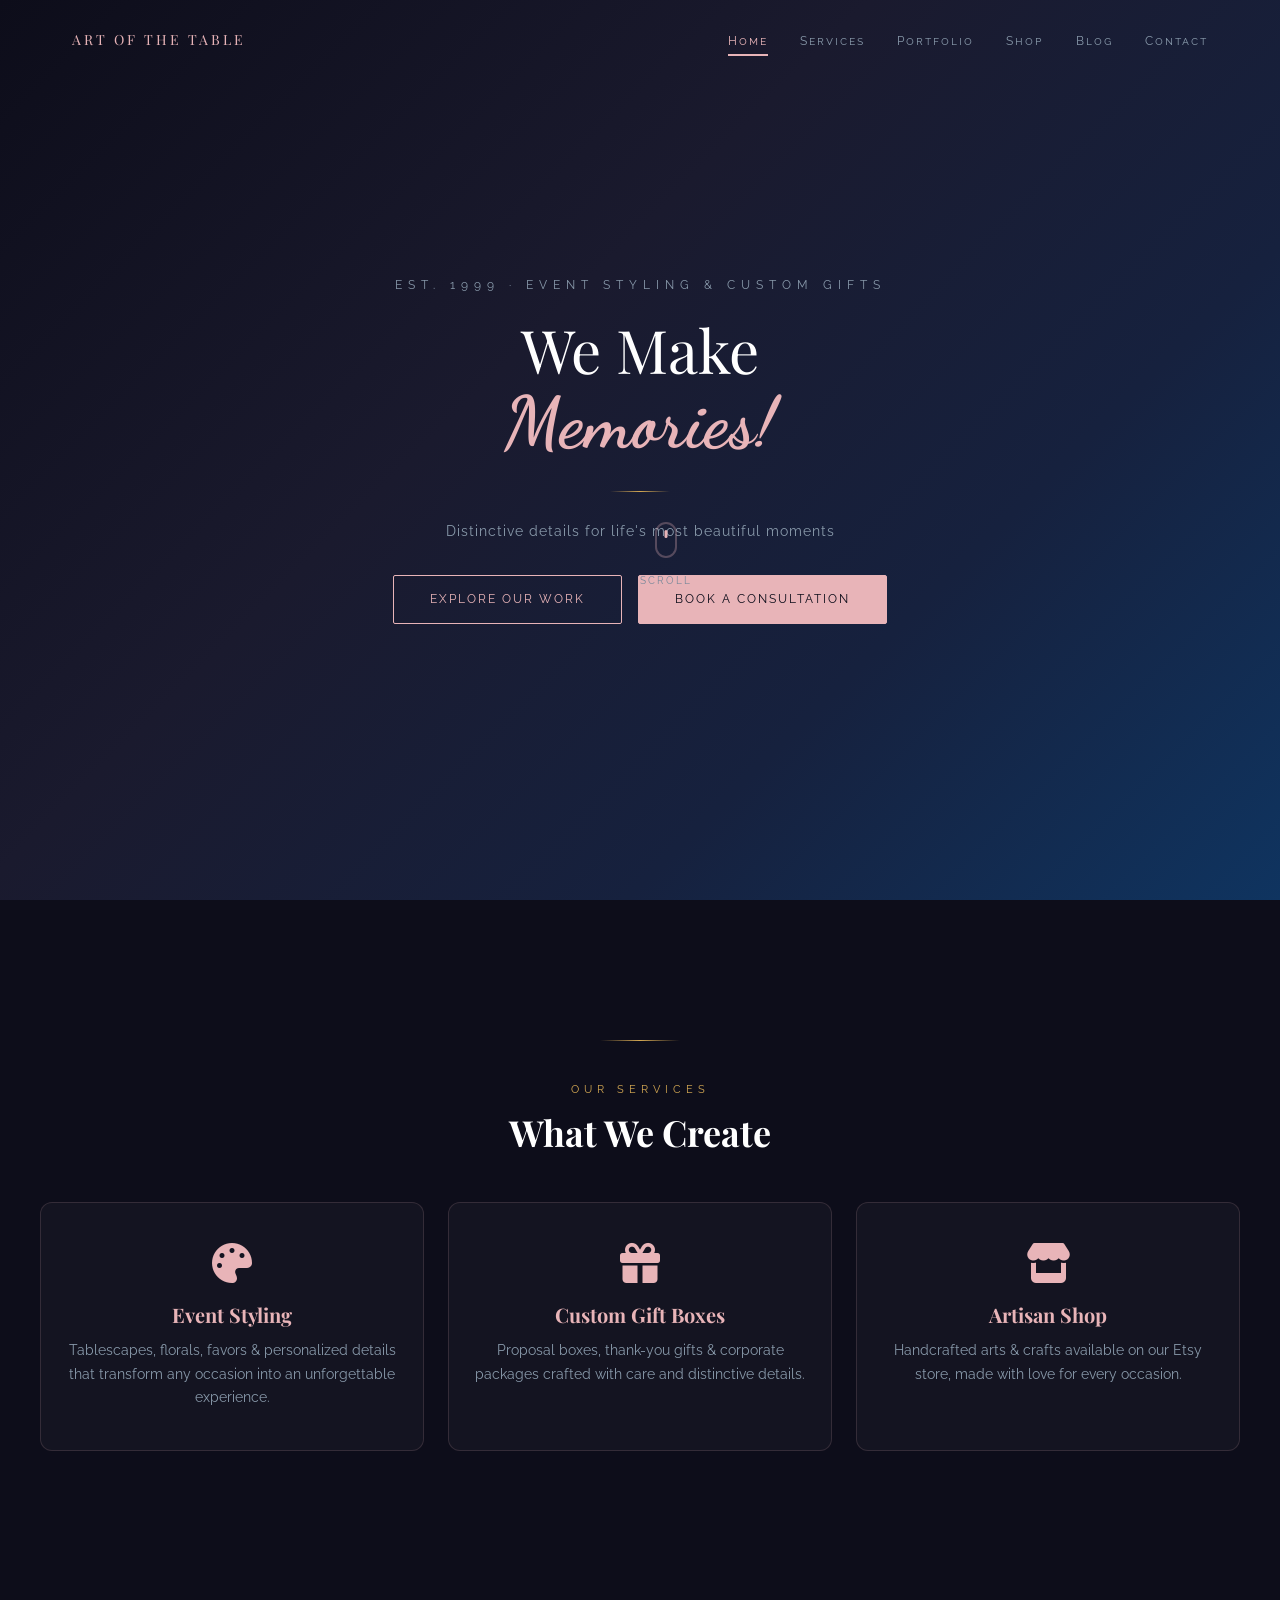
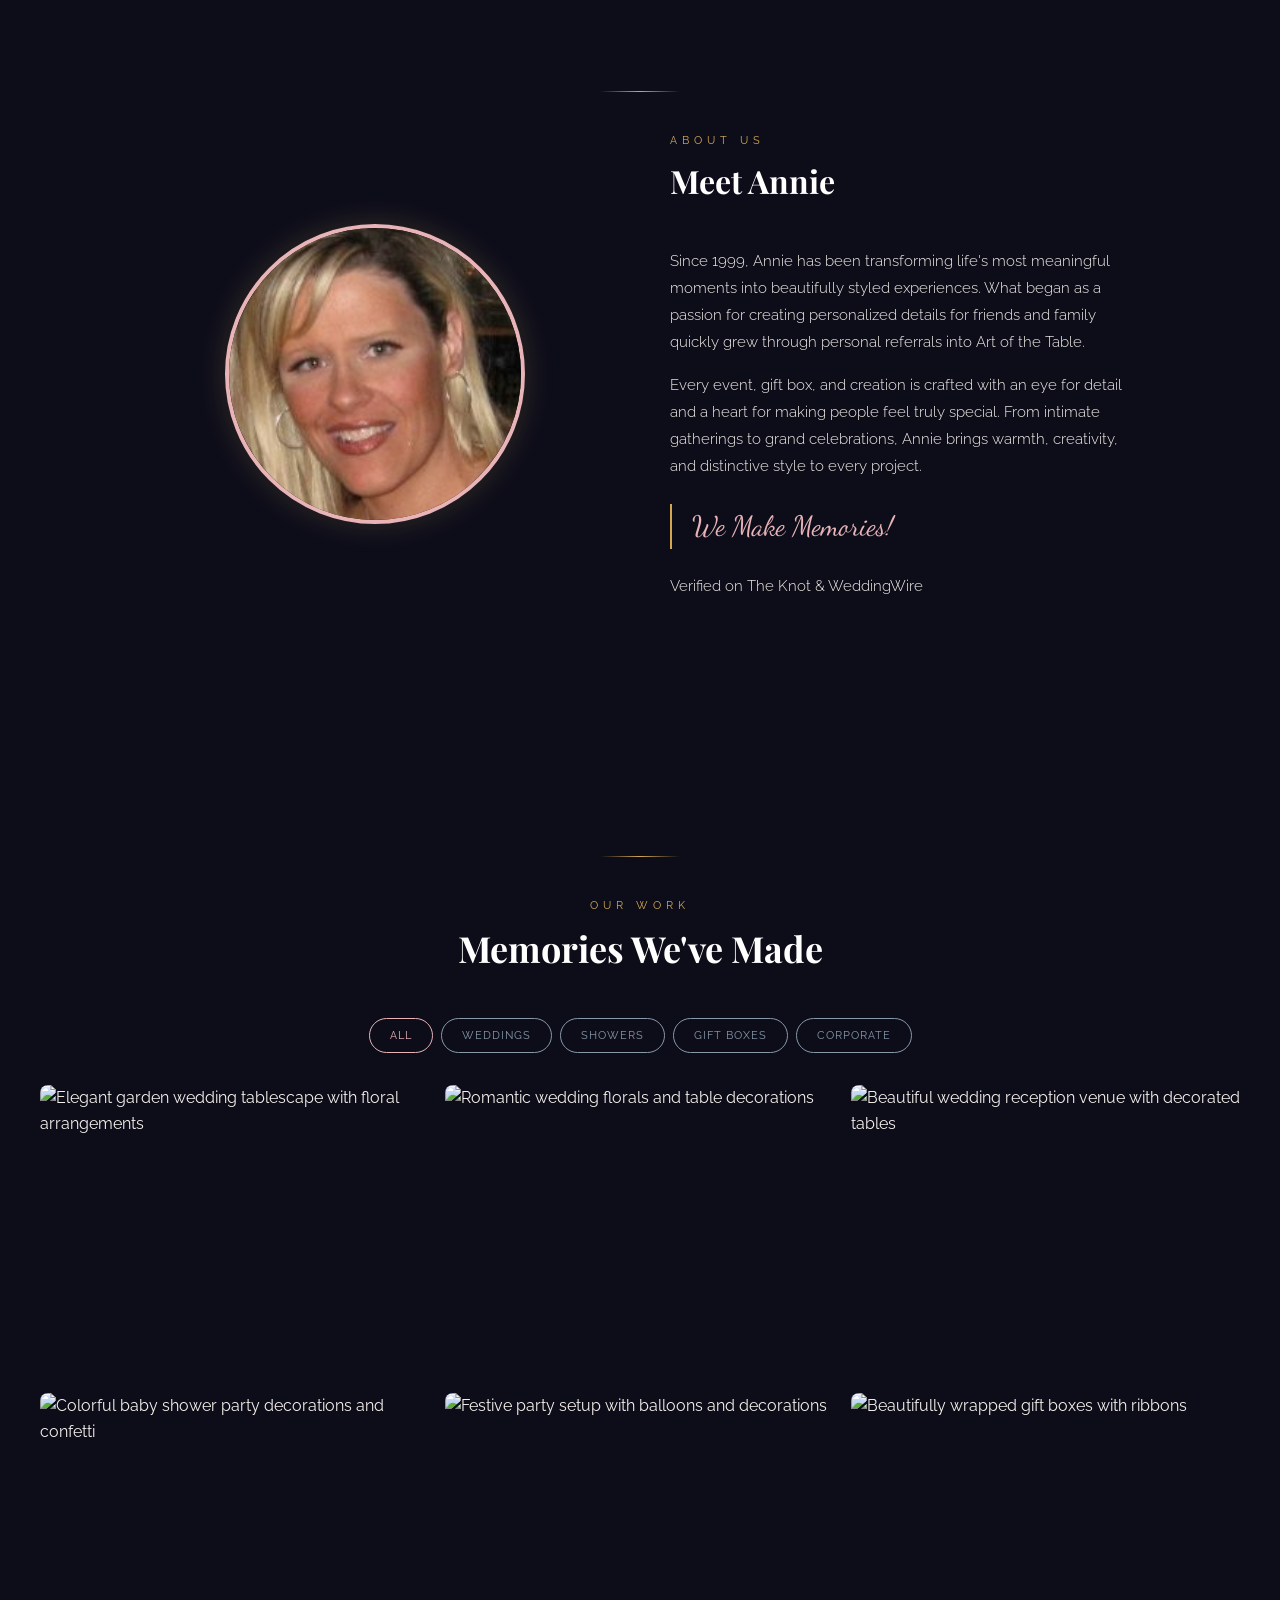
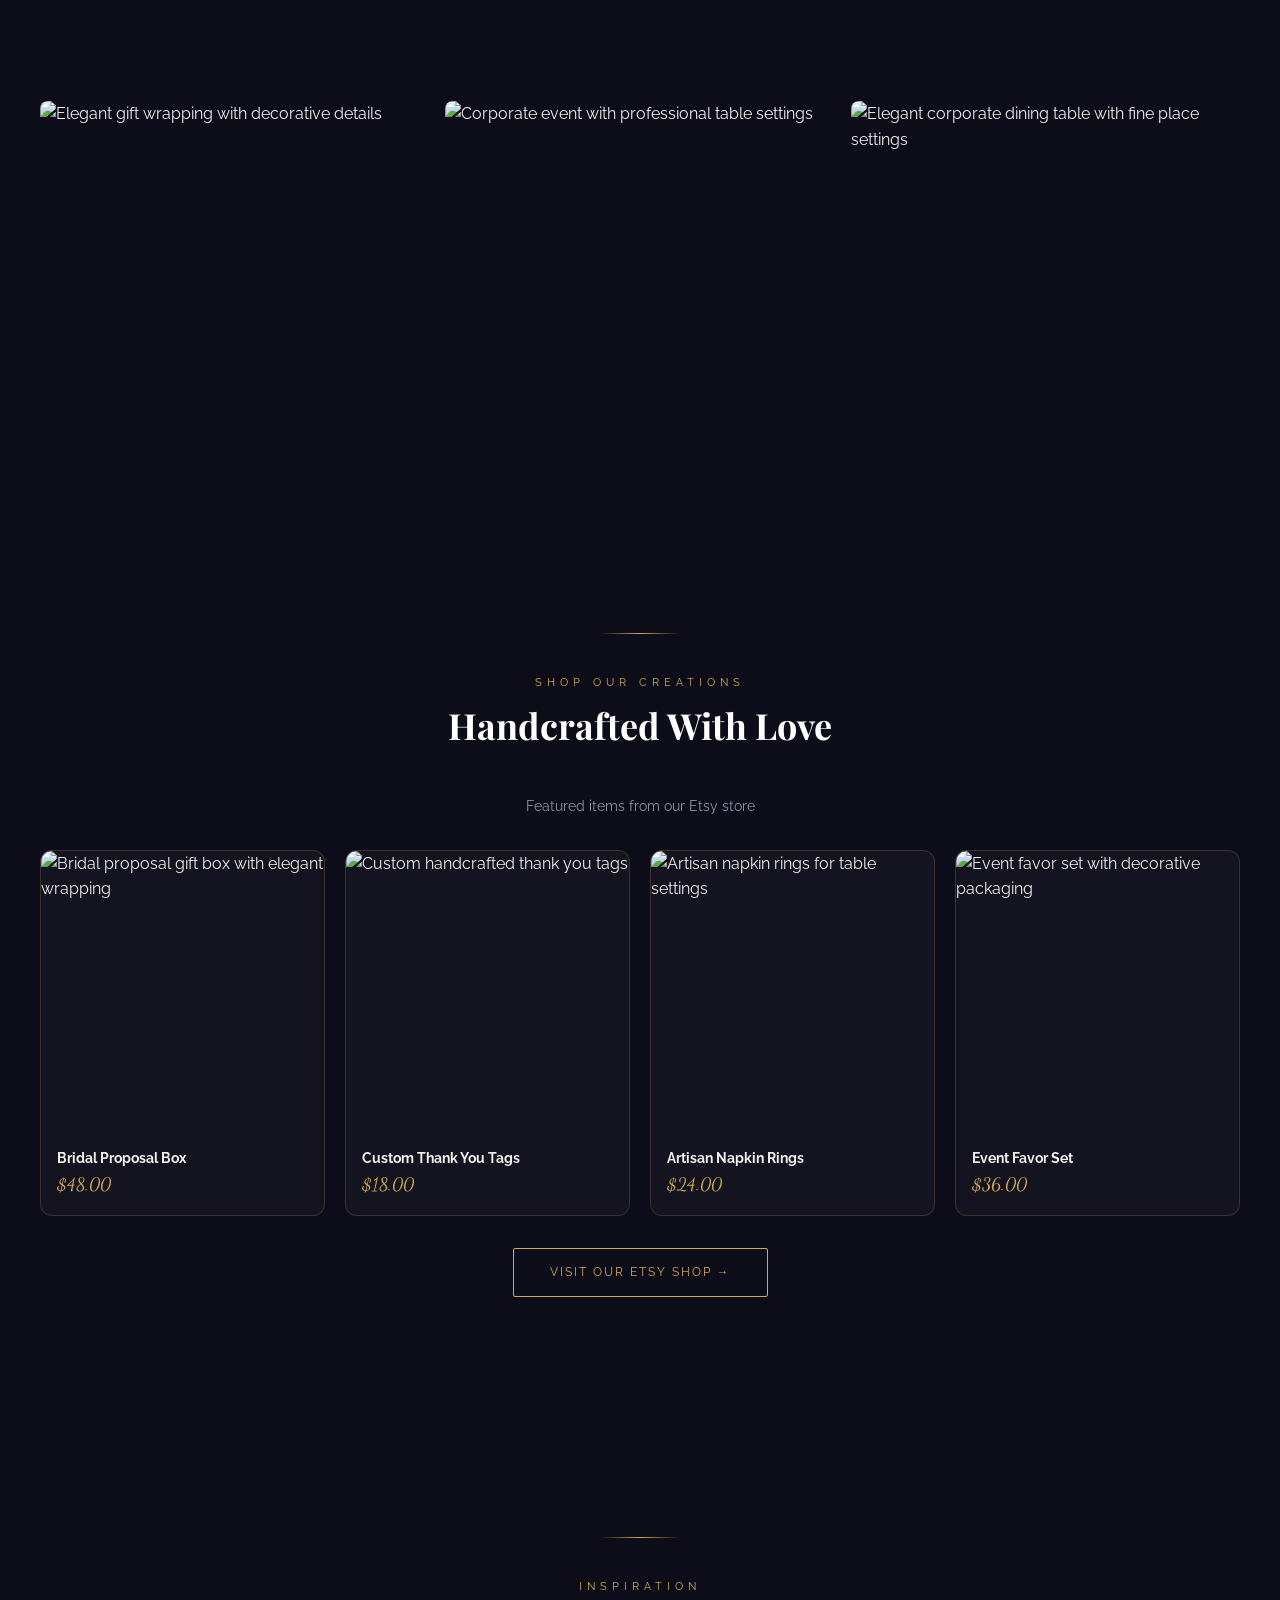
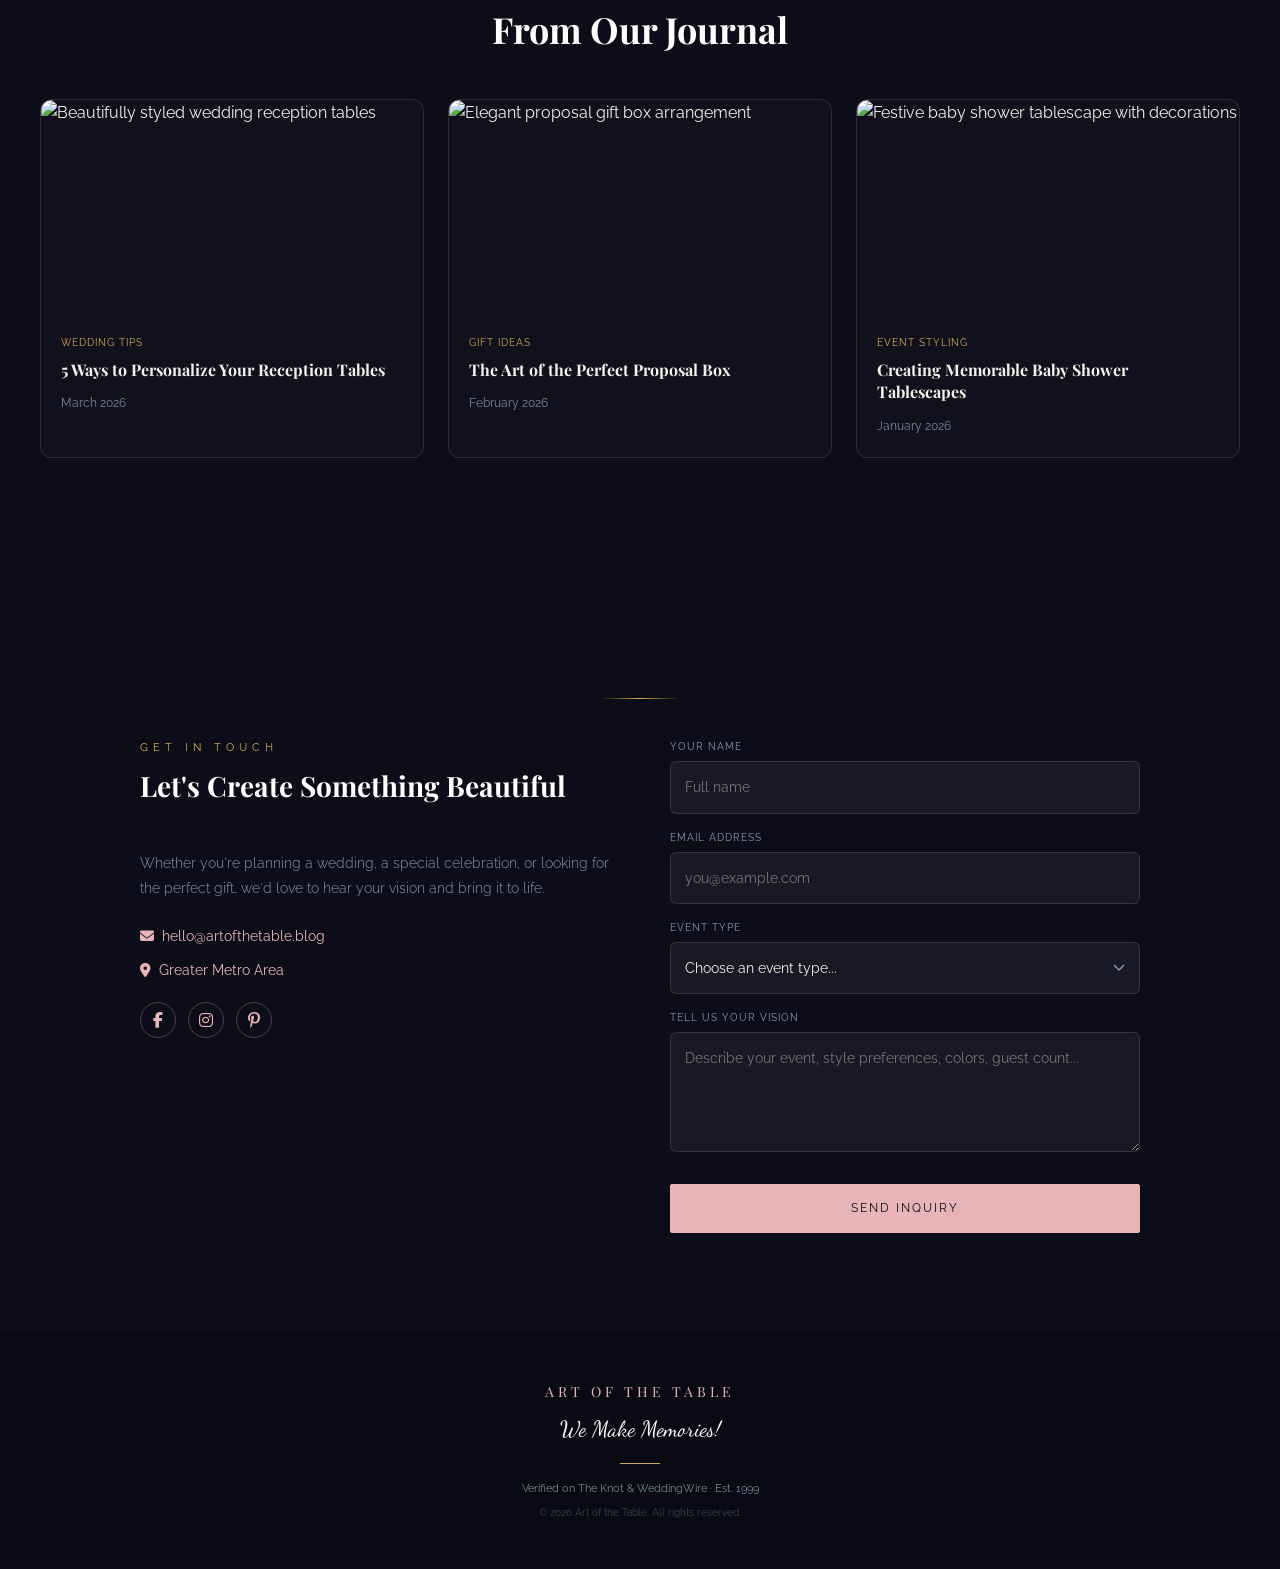
==== commit b4cac728: "feat: replace placeholder gradients with Unsplash stock images Co-Authored-By: Claude Opus 4.6 (1M c" ====
--- a/index.html
+++ b/index.html
@@ -128,39 +128,39 @@
       </div>
       <div class="portfolio-grid">
         <div class="portfolio-item reveal" data-category="weddings">
-          <div class="placeholder-img" style="background:linear-gradient(135deg,#1a1a2e,#2a1a3e,#16213e)"></div>
+          <img src="https://images.unsplash.com/photo-1519225421980-715cb0215aed?w=600&h=450&fit=crop" alt="Elegant garden wedding tablescape with floral arrangements" loading="lazy" style="width:100%;height:100%;object-fit:cover;display:block;">
           <div class="portfolio-overlay"><span>Elegant Garden Wedding</span><small>Wedding</small></div>
         </div>
         <div class="portfolio-item reveal reveal-delay-1" data-category="weddings">
-          <div class="placeholder-img" style="background:linear-gradient(135deg,#16213e,#1a2a3e,#0d0d1a)"></div>
+          <img src="https://images.unsplash.com/photo-1522057306606-8d84ffe39b34?w=600&h=450&fit=crop" alt="Romantic wedding florals and table decorations" loading="lazy" style="width:100%;height:100%;object-fit:cover;display:block;">
           <div class="portfolio-overlay"><span>Romantic Ballroom Reception</span><small>Wedding</small></div>
         </div>
         <div class="portfolio-item reveal reveal-delay-2" data-category="showers">
-          <div class="placeholder-img" style="background:linear-gradient(135deg,#2a1a2e,#1a1a2e,#16213e)"></div>
+          <img src="https://images.unsplash.com/photo-1464366400600-7168b8af9bc3?w=600&h=450&fit=crop" alt="Beautiful wedding reception venue with decorated tables" loading="lazy" style="width:100%;height:100%;object-fit:cover;display:block;">
           <div class="portfolio-overlay"><span>Blush Baby Shower</span><small>Shower</small></div>
         </div>
         <div class="portfolio-item reveal" data-category="gift-boxes">
-          <div class="placeholder-img" style="background:linear-gradient(135deg,#0d0d1a,#1a2a3e,#2a1a3e)"></div>
+          <img src="https://images.unsplash.com/photo-1513151233558-d860c5398176?w=600&h=450&fit=crop" alt="Colorful baby shower party decorations and confetti" loading="lazy" style="width:100%;height:100%;object-fit:cover;display:block;">
           <div class="portfolio-overlay"><span>Bridal Proposal Box</span><small>Gift Box</small></div>
         </div>
         <div class="portfolio-item reveal reveal-delay-1" data-category="corporate">
-          <div class="placeholder-img" style="background:linear-gradient(135deg,#1a1a2e,#0f3460,#16213e)"></div>
+          <img src="https://images.unsplash.com/photo-1530103862676-de8c9debad1d?w=600&h=450&fit=crop" alt="Festive party setup with balloons and decorations" loading="lazy" style="width:100%;height:100%;object-fit:cover;display:block;">
           <div class="portfolio-overlay"><span>Corporate Gala Dinner</span><small>Corporate</small></div>
         </div>
         <div class="portfolio-item reveal reveal-delay-2" data-category="weddings">
-          <div class="placeholder-img" style="background:linear-gradient(135deg,#16213e,#2a1a3e,#1a1a2e)"></div>
+          <img src="https://images.unsplash.com/photo-1549465220-1a8b9238f769?w=600&h=450&fit=crop" alt="Beautifully wrapped gift boxes with ribbons" loading="lazy" style="width:100%;height:100%;object-fit:cover;display:block;">
           <div class="portfolio-overlay"><span>Rustic Vineyard Wedding</span><small>Wedding</small></div>
         </div>
         <div class="portfolio-item reveal" data-category="showers">
-          <div class="placeholder-img" style="background:linear-gradient(135deg,#1a2a3e,#1a1a2e,#0d0d1a)"></div>
+          <img src="https://images.unsplash.com/photo-1512909006721-3d6018887383?w=600&h=450&fit=crop" alt="Elegant gift wrapping with decorative details" loading="lazy" style="width:100%;height:100%;object-fit:cover;display:block;">
           <div class="portfolio-overlay"><span>Golden Bridal Shower</span><small>Shower</small></div>
         </div>
         <div class="portfolio-item reveal reveal-delay-1" data-category="gift-boxes">
-          <div class="placeholder-img" style="background:linear-gradient(135deg,#2a1a2e,#0d0d1a,#16213e)"></div>
+          <img src="https://images.unsplash.com/photo-1540575467063-178a50c2df87?w=600&h=450&fit=crop" alt="Corporate event with professional table settings" loading="lazy" style="width:100%;height:100%;object-fit:cover;display:block;">
           <div class="portfolio-overlay"><span>Thank You Gift Set</span><small>Gift Box</small></div>
         </div>
         <div class="portfolio-item reveal reveal-delay-2" data-category="corporate">
-          <div class="placeholder-img" style="background:linear-gradient(135deg,#0f3460,#1a1a2e,#2a1a3e)"></div>
+          <img src="https://images.unsplash.com/photo-1414235077428-338989a2e8c0?w=600&h=450&fit=crop" alt="Elegant corporate dining table with fine place settings" loading="lazy" style="width:100%;height:100%;object-fit:cover;display:block;">
           <div class="portfolio-overlay"><span>Annual Awards Banquet</span><small>Corporate</small></div>
         </div>
       </div>
@@ -181,28 +181,28 @@
       <p class="section-subtitle">Featured items from our Etsy store</p>
       <div class="product-grid">
         <a href="#" class="product-card reveal">
-          <div class="product-image" style="background:linear-gradient(135deg,#2a1a2e,#1a1a2e)"></div>
+          <div class="product-image"><img src="https://images.unsplash.com/photo-1549465220-1a8b9238f769?w=400&h=400&fit=crop" alt="Bridal proposal gift box with elegant wrapping" loading="lazy" style="width:100%;height:100%;object-fit:cover;display:block;"></div>
           <div class="product-info">
             <h3>Bridal Proposal Box</h3>
             <span class="product-price">$48.00</span>
           </div>
         </a>
         <a href="#" class="product-card reveal reveal-delay-1">
-          <div class="product-image" style="background:linear-gradient(135deg,#16213e,#0d0d1a)"></div>
+          <div class="product-image"><img src="https://images.unsplash.com/photo-1607344645866-009c320b63e0?w=400&h=400&fit=crop" alt="Custom handcrafted thank you tags" loading="lazy" style="width:100%;height:100%;object-fit:cover;display:block;"></div>
           <div class="product-info">
             <h3>Custom Thank You Tags</h3>
             <span class="product-price">$18.00</span>
           </div>
         </a>
         <a href="#" class="product-card reveal reveal-delay-2">
-          <div class="product-image" style="background:linear-gradient(135deg,#1a1a2e,#0f3460)"></div>
+          <div class="product-image"><img src="https://images.unsplash.com/photo-1558618666-fcd25c85f82e?w=400&h=400&fit=crop" alt="Artisan napkin rings for table settings" loading="lazy" style="width:100%;height:100%;object-fit:cover;display:block;"></div>
           <div class="product-info">
             <h3>Artisan Napkin Rings</h3>
             <span class="product-price">$24.00</span>
           </div>
         </a>
         <a href="#" class="product-card reveal reveal-delay-3">
-          <div class="product-image" style="background:linear-gradient(135deg,#0d0d1a,#2a1a3e)"></div>
+          <div class="product-image"><img src="https://images.unsplash.com/photo-1513885535751-8b9238bd345a?w=400&h=400&fit=crop" alt="Event favor set with decorative packaging" loading="lazy" style="width:100%;height:100%;object-fit:cover;display:block;"></div>
           <div class="product-info">
             <h3>Event Favor Set</h3>
             <span class="product-price">$36.00</span>
@@ -220,7 +220,7 @@
       <h2>From Our Journal</h2>
       <div class="blog-grid">
         <a href="https://artofthetable.blog" class="blog-card reveal">
-          <div class="blog-image" style="background:linear-gradient(135deg,#1a1a2e,#2a1a3e)"></div>
+          <div class="blog-image"><img src="https://images.unsplash.com/photo-1478146059778-26028b07395a?w=600&h=338&fit=crop" alt="Beautifully styled wedding reception tables" loading="lazy" style="width:100%;height:100%;object-fit:cover;display:block;"></div>
           <div class="blog-content">
             <span class="blog-tag">WEDDING TIPS</span>
             <h3>5 Ways to Personalize Your Reception Tables</h3>
@@ -228,7 +228,7 @@
           </div>
         </a>
         <a href="https://artofthetable.blog" class="blog-card reveal reveal-delay-1">
-          <div class="blog-image" style="background:linear-gradient(135deg,#16213e,#0d0d1a)"></div>
+          <div class="blog-image"><img src="https://images.unsplash.com/photo-1513885535751-8b9238bd345a?w=600&h=338&fit=crop" alt="Elegant proposal gift box arrangement" loading="lazy" style="width:100%;height:100%;object-fit:cover;display:block;"></div>
           <div class="blog-content">
             <span class="blog-tag">GIFT IDEAS</span>
             <h3>The Art of the Perfect Proposal Box</h3>
@@ -236,7 +236,7 @@
           </div>
         </a>
         <a href="https://artofthetable.blog" class="blog-card reveal reveal-delay-2">
-          <div class="blog-image" style="background:linear-gradient(135deg,#2a1a2e,#16213e)"></div>
+          <div class="blog-image"><img src="https://images.unsplash.com/photo-1530103862676-de8c9debad1d?w=600&h=338&fit=crop" alt="Festive baby shower tablescape with decorations" loading="lazy" style="width:100%;height:100%;object-fit:cover;display:block;"></div>
           <div class="blog-content">
             <span class="blog-tag">EVENT STYLING</span>
             <h3>Creating Memorable Baby Shower Tablescapes</h3>
--- a/styles.css
+++ b/styles.css
@@ -142,10 +142,6 @@
 }
 
 /* ==========================================================================
-   Reduced Motion
-   ========================================================================== */
-
-/* ==========================================================================
    Navigation
    ========================================================================== */
 
@@ -214,11 +210,13 @@
 }
 
 .nav-link:hover,
+.nav-link:focus-visible,
 .nav-link.active {
   color: var(--blush);
 }
 
 .nav-link:hover::after,
+.nav-link:focus-visible::after,
 .nav-link.active::after {
   width: 100%;
 }
@@ -426,15 +424,19 @@
 }
 
 .btn-outline:hover,
-.btn-solid:hover {
+.btn-outline:focus-visible,
+.btn-solid:hover,
+.btn-solid:focus-visible {
   box-shadow: 0 0 20px rgba(212, 168, 83, 0.3), 0 0 40px rgba(212, 168, 83, 0.1);
 }
 
-.btn-outline:hover {
+.btn-outline:hover,
+.btn-outline:focus-visible {
   background: rgba(232, 180, 184, 0.1);
 }
 
-.btn-solid:hover {
+.btn-solid:hover,
+.btn-solid:focus-visible {
   background: #d4a0a4;
 }
 
@@ -618,7 +620,8 @@
   line-height: 1.7;
 }
 
-.service-card:hover {
+.service-card:hover,
+.service-card:focus-visible {
   transform: translateY(-8px);
   box-shadow: 0 8px 30px rgba(212, 168, 83, 0.15);
   border-color: var(--gold);
@@ -661,7 +664,8 @@
   color: var(--blush);
 }
 
-.filter-tabs button:hover {
+.filter-tabs button:hover,
+.filter-tabs button:focus-visible {
   border-color: var(--blush);
 }
 
@@ -687,7 +691,8 @@
   transition: transform var(--transition-normal);
 }
 
-.portfolio-item:hover .placeholder-img {
+.portfolio-item:hover .placeholder-img,
+.portfolio-item:focus-visible .placeholder-img {
   transform: scale(1.05);
 }
 
@@ -718,7 +723,8 @@
   letter-spacing: 1px;
 }
 
-.portfolio-item:hover .portfolio-overlay {
+.portfolio-item:hover .portfolio-overlay,
+.portfolio-item:focus-visible .portfolio-overlay {
   opacity: 1;
 }
 
@@ -874,7 +880,8 @@
   transition: background var(--transition-fast), color var(--transition-fast);
 }
 
-.social-icon:hover {
+.social-icon:hover,
+.social-icon:focus-visible {
   background: var(--blush);
   color: var(--deep-night);
 }
@@ -1002,7 +1009,8 @@
   font-size: 12px;
 }
 
-.blog-card:hover {
+.blog-card:hover,
+.blog-card:focus-visible {
   transform: translateY(-4px);
   border-color: rgba(232, 180, 184, 0.4);
   box-shadow: 0 8px 30px rgba(212, 168, 83, 0.1);
@@ -1071,7 +1079,8 @@
   margin-top: 4px;
 }
 
-.product-card:hover {
+.product-card:hover,
+.product-card:focus-visible {
   border-color: var(--gold);
   transform: translateY(-4px);
   box-shadow: 0 8px 30px rgba(212, 168, 83, 0.15);
@@ -1093,7 +1102,8 @@
   background: transparent;
 }
 
-.btn-outline-gold:hover {
+.btn-outline-gold:hover,
+.btn-outline-gold:focus-visible {
   background: rgba(212, 168, 83, 0.1);
   box-shadow: 0 0 20px rgba(212, 168, 83, 0.3), 0 0 40px rgba(212, 168, 83, 0.1);
 }
@@ -1216,7 +1226,7 @@
 
 @keyframes sparkleFloat {
   0% { transform: translate(0, 0) scale(1); opacity: 1; }
-  100% { transform: translate(var(--sx, 5px), 20px) scale(0); opacity: 0; }
+  100% { transform: translate(var(--sx, 5px), var(--sy, 20px)) scale(0); opacity: 0; }
 }
 
 /* ==========================================================================
@@ -1278,4 +1288,19 @@
     transition-duration: 0.01ms !important;
     scroll-behavior: auto !important;
   }
-}
+
+  .reveal,
+  .reveal-left,
+  .reveal-right {
+    opacity: 1;
+    transform: none;
+  }
+
+  .shimmer-divider {
+    width: 80px;
+  }
+
+  .hero-anim {
+    opacity: 1;
+  }
+}
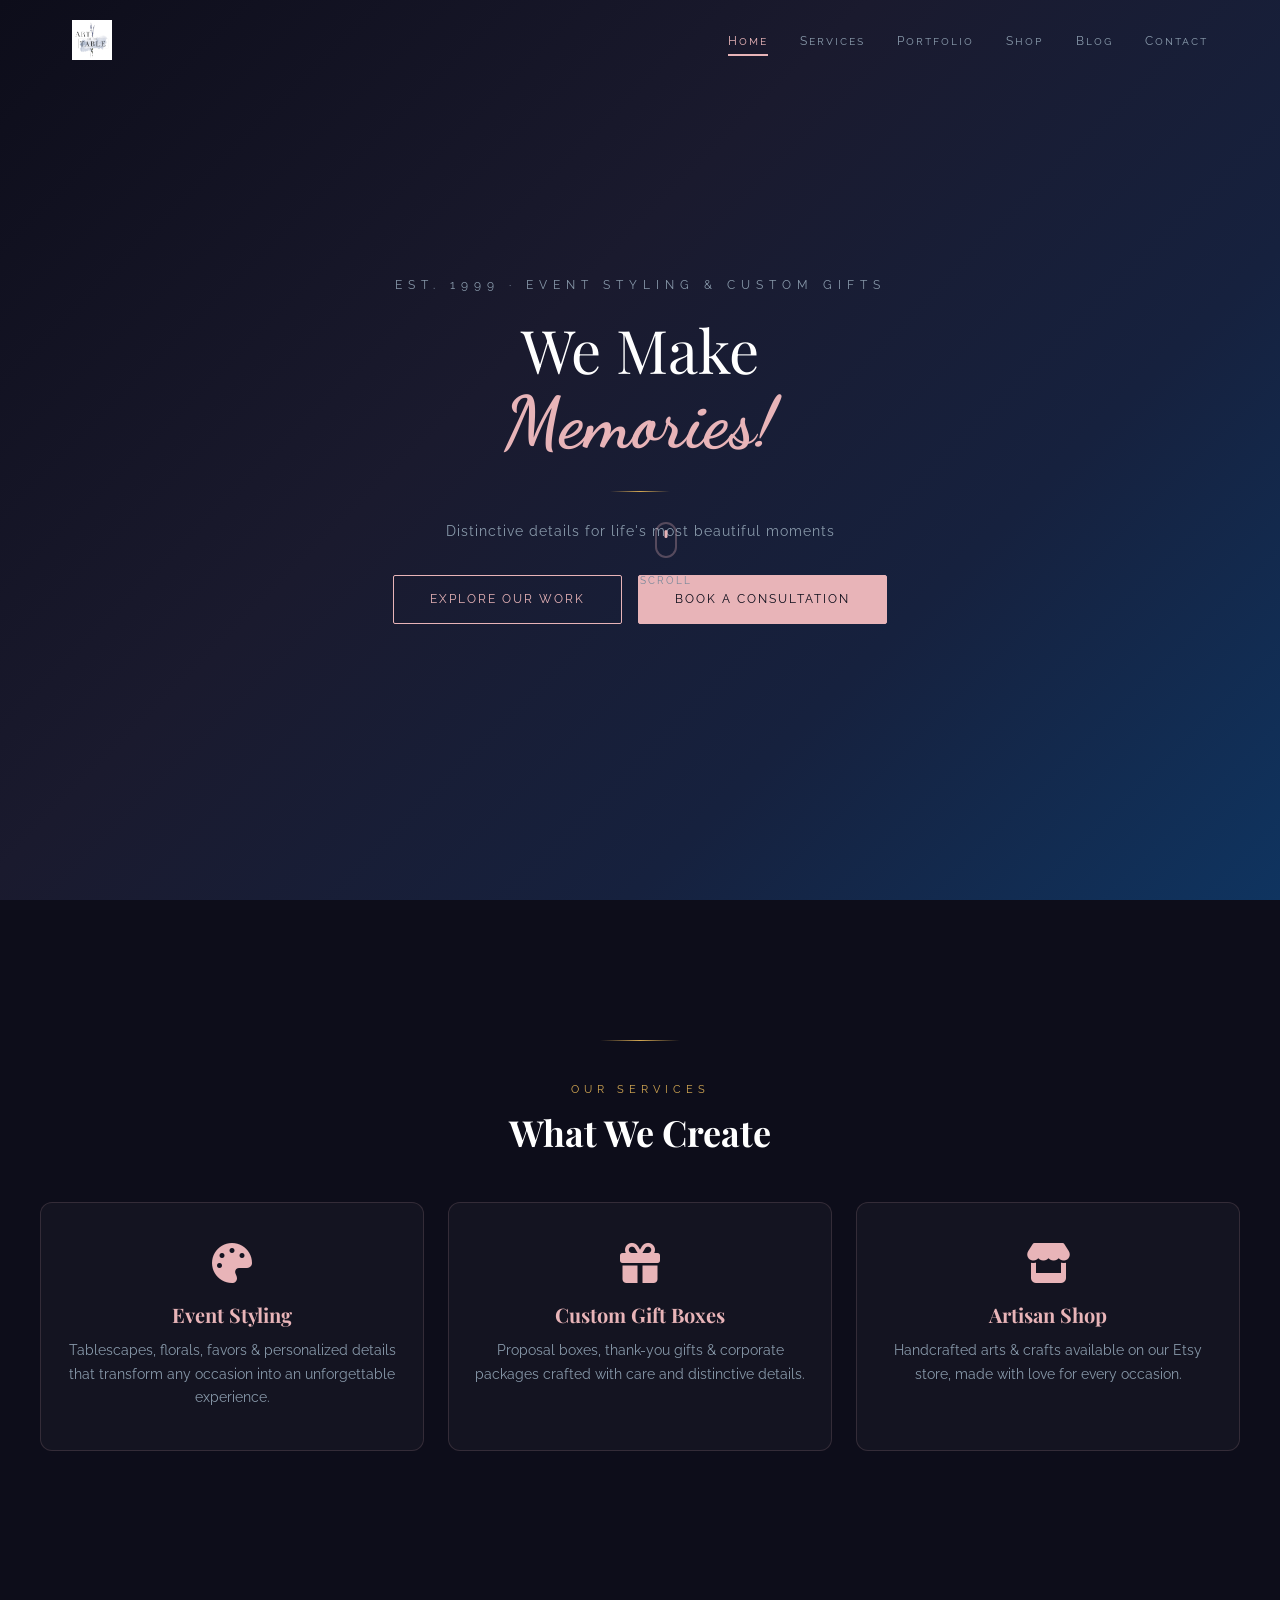
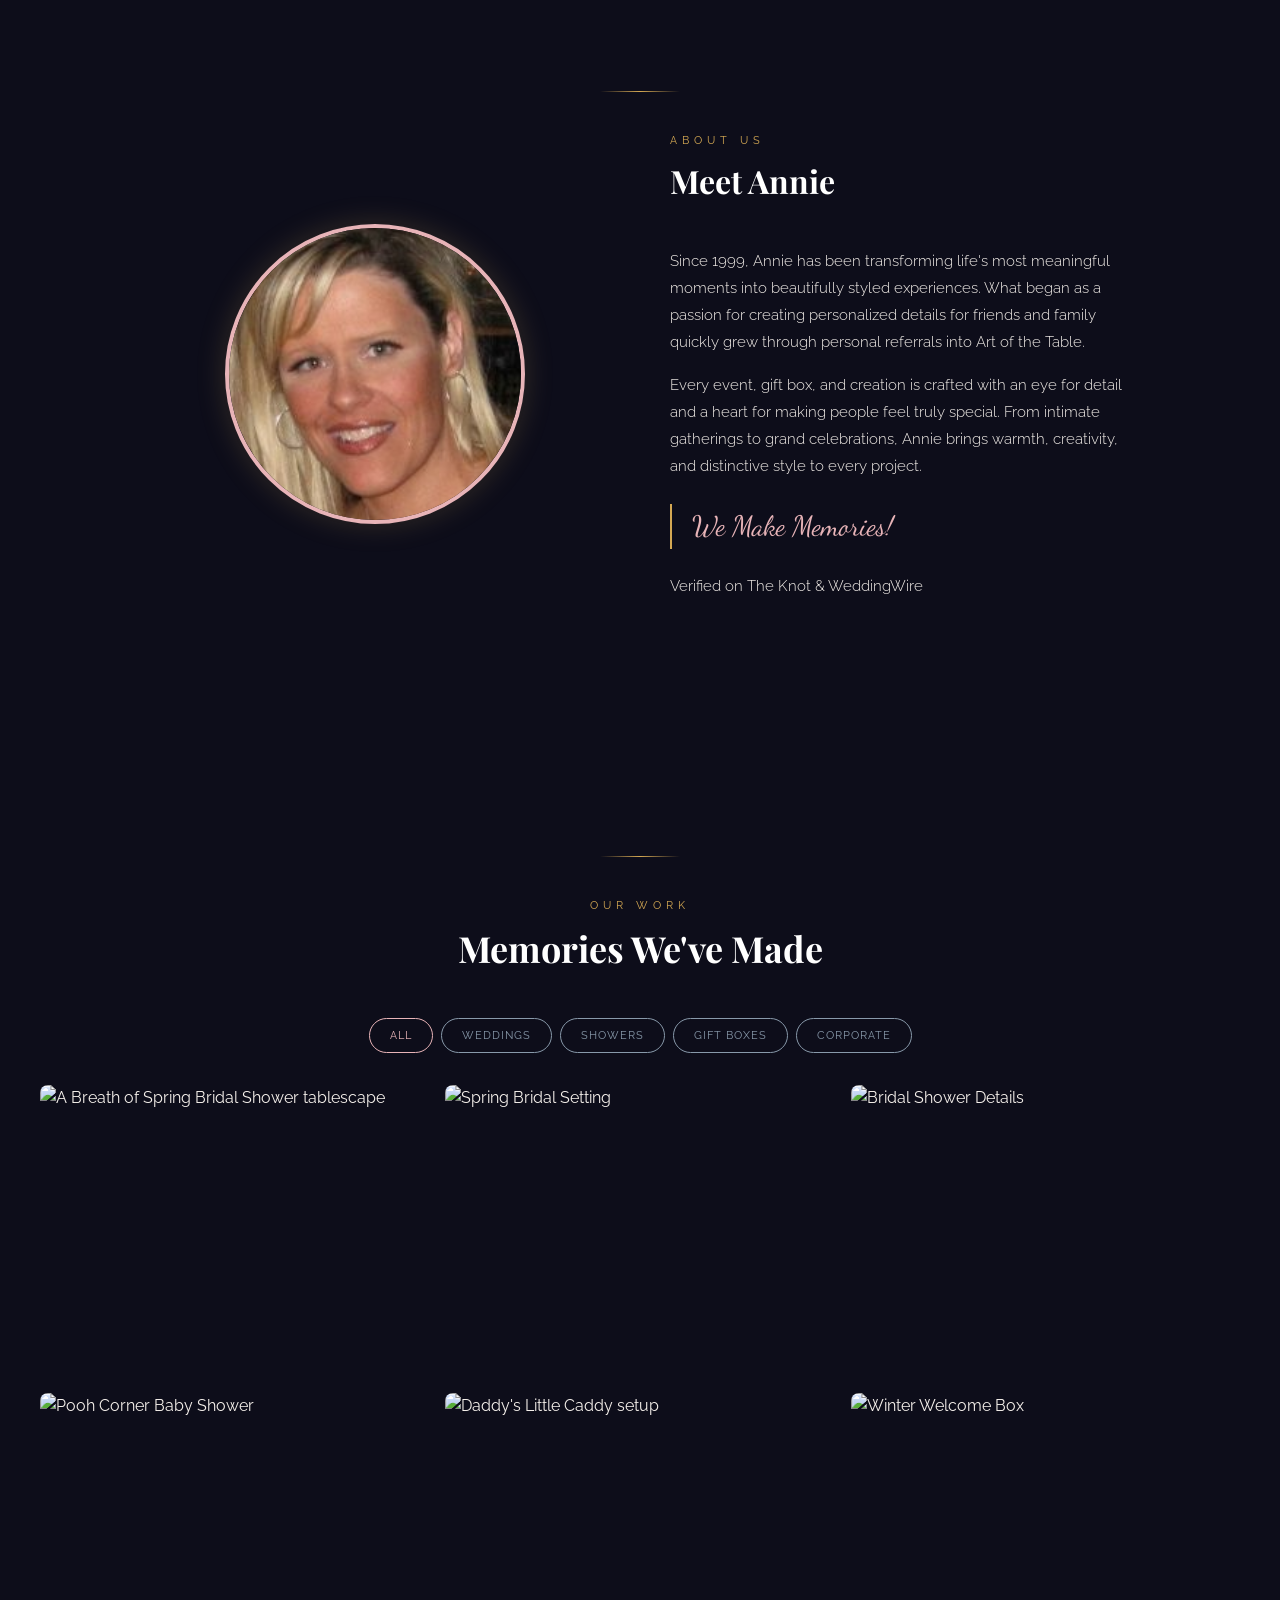
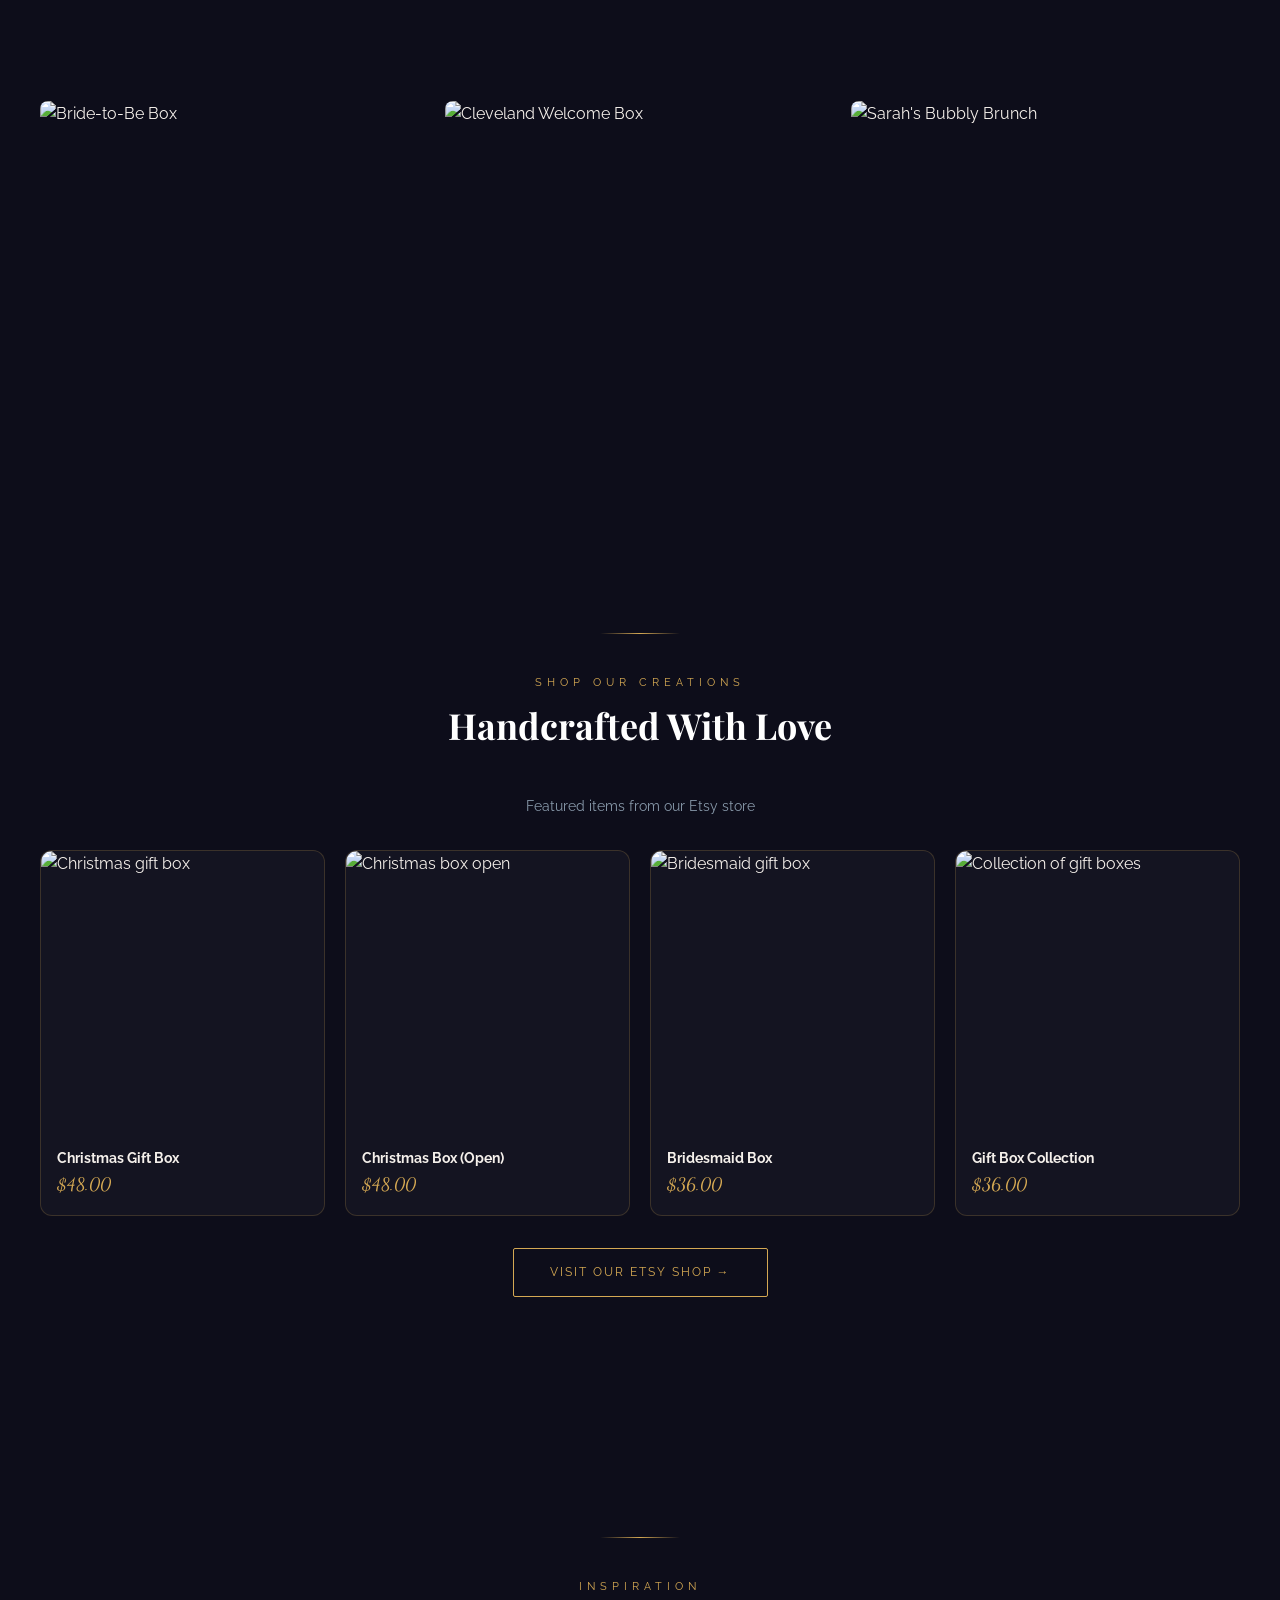
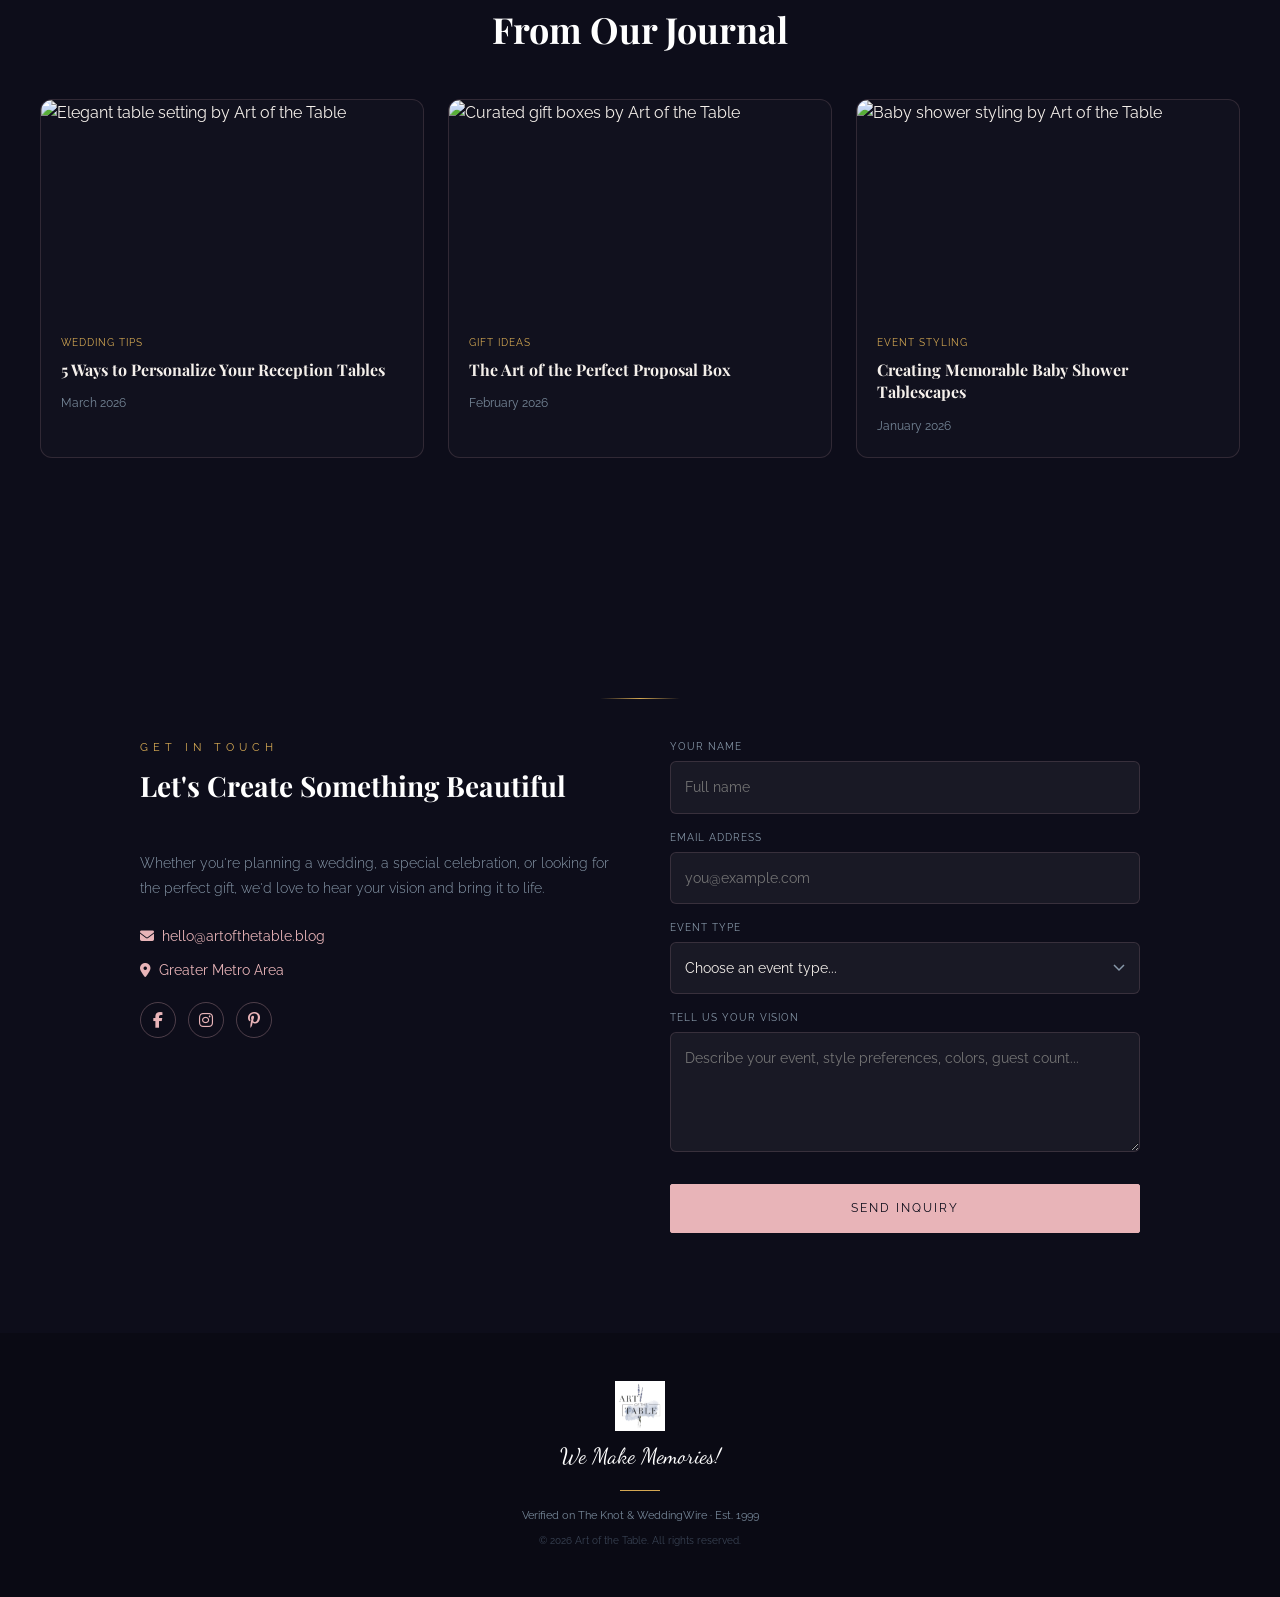
==== commit 537ec41b: "feat: replace stock photos with real Art of the Table images and logo" ====
--- a/index.html
+++ b/index.html
@@ -33,7 +33,7 @@
 
   <header class="site-header">
     <nav class="nav" aria-label="Primary navigation">
-      <a href="#home" class="nav-logo">Art of the Table</a>
+      <a href="#home" class="nav-logo"><img src="images/logo.png" alt="Art of the Table" style="height:40px;"></a>
       <ul class="nav-links">
         <li><a href="#home" class="nav-link active">Home</a></li>
         <li><a href="#services" class="nav-link">Services</a></li>
@@ -128,40 +128,40 @@
       </div>
       <div class="portfolio-grid">
         <div class="portfolio-item reveal" data-category="weddings">
-          <img src="https://images.unsplash.com/photo-1519225421980-715cb0215aed?w=600&h=450&fit=crop" alt="Elegant garden wedding tablescape with floral arrangements" loading="lazy" style="width:100%;height:100%;object-fit:cover;display:block;">
-          <div class="portfolio-overlay"><span>Elegant Garden Wedding</span><small>Wedding</small></div>
+          <img src="https://artofthetable.blog/wp-content/uploads/2019/10/img_0033-1.jpg?w=600" alt="A Breath of Spring Bridal Shower tablescape" loading="lazy" style="width:100%;height:100%;object-fit:cover;display:block;">
+          <div class="portfolio-overlay"><span>A Breath of Spring Bridal Shower</span><small>Wedding</small></div>
         </div>
         <div class="portfolio-item reveal reveal-delay-1" data-category="weddings">
-          <img src="https://images.unsplash.com/photo-1522057306606-8d84ffe39b34?w=600&h=450&fit=crop" alt="Romantic wedding florals and table decorations" loading="lazy" style="width:100%;height:100%;object-fit:cover;display:block;">
-          <div class="portfolio-overlay"><span>Romantic Ballroom Reception</span><small>Wedding</small></div>
-        </div>
-        <div class="portfolio-item reveal reveal-delay-2" data-category="showers">
-          <img src="https://images.unsplash.com/photo-1464366400600-7168b8af9bc3?w=600&h=450&fit=crop" alt="Beautiful wedding reception venue with decorated tables" loading="lazy" style="width:100%;height:100%;object-fit:cover;display:block;">
-          <div class="portfolio-overlay"><span>Blush Baby Shower</span><small>Shower</small></div>
+          <img src="https://artofthetable.blog/wp-content/uploads/2019/10/img_0031-1.jpg?w=600" alt="Spring Bridal Setting" loading="lazy" style="width:100%;height:100%;object-fit:cover;display:block;">
+          <div class="portfolio-overlay"><span>Spring Bridal Setting</span><small>Wedding</small></div>
+        </div>
+        <div class="portfolio-item reveal reveal-delay-2" data-category="weddings">
+          <img src="https://artofthetable.blog/wp-content/uploads/2019/10/img_0032-1.jpg?w=600" alt="Bridal Shower Details" loading="lazy" style="width:100%;height:100%;object-fit:cover;display:block;">
+          <div class="portfolio-overlay"><span>Bridal Shower Details</span><small>Wedding</small></div>
+        </div>
+        <div class="portfolio-item reveal" data-category="showers">
+          <img src="https://artofthetable.blog/wp-content/uploads/2019/10/img_1323edited.jpg?w=600" alt="Pooh Corner Baby Shower" loading="lazy" style="width:100%;height:100%;object-fit:cover;display:block;">
+          <div class="portfolio-overlay"><span>Pooh Corner Baby Shower</span><small>Shower</small></div>
+        </div>
+        <div class="portfolio-item reveal reveal-delay-1" data-category="showers">
+          <img src="https://artofthetable.blog/wp-content/uploads/2019/10/img_0780-edited-1.jpg?w=600" alt="Daddy's Little Caddy setup" loading="lazy" style="width:100%;height:100%;object-fit:cover;display:block;">
+          <div class="portfolio-overlay"><span>Daddy's Little Caddy</span><small>Shower</small></div>
+        </div>
+        <div class="portfolio-item reveal reveal-delay-2" data-category="gift-boxes">
+          <img src="https://artofthetable.blog/wp-content/uploads/2019/12/winter-box-5.jpg?w=600" alt="Winter Welcome Box" loading="lazy" style="width:100%;height:100%;object-fit:cover;display:block;">
+          <div class="portfolio-overlay"><span>Winter Welcome Box</span><small>Gift Box</small></div>
         </div>
         <div class="portfolio-item reveal" data-category="gift-boxes">
-          <img src="https://images.unsplash.com/photo-1513151233558-d860c5398176?w=600&h=450&fit=crop" alt="Colorful baby shower party decorations and confetti" loading="lazy" style="width:100%;height:100%;object-fit:cover;display:block;">
-          <div class="portfolio-overlay"><span>Bridal Proposal Box</span><small>Gift Box</small></div>
+          <img src="https://artofthetable.blog/wp-content/uploads/2019/12/bride-to-be-box.jpg?w=600" alt="Bride-to-Be Box" loading="lazy" style="width:100%;height:100%;object-fit:cover;display:block;">
+          <div class="portfolio-overlay"><span>Bride-to-Be Box</span><small>Gift Box</small></div>
         </div>
         <div class="portfolio-item reveal reveal-delay-1" data-category="corporate">
-          <img src="https://images.unsplash.com/photo-1530103862676-de8c9debad1d?w=600&h=450&fit=crop" alt="Festive party setup with balloons and decorations" loading="lazy" style="width:100%;height:100%;object-fit:cover;display:block;">
-          <div class="portfolio-overlay"><span>Corporate Gala Dinner</span><small>Corporate</small></div>
-        </div>
-        <div class="portfolio-item reveal reveal-delay-2" data-category="weddings">
-          <img src="https://images.unsplash.com/photo-1549465220-1a8b9238f769?w=600&h=450&fit=crop" alt="Beautifully wrapped gift boxes with ribbons" loading="lazy" style="width:100%;height:100%;object-fit:cover;display:block;">
-          <div class="portfolio-overlay"><span>Rustic Vineyard Wedding</span><small>Wedding</small></div>
-        </div>
-        <div class="portfolio-item reveal" data-category="showers">
-          <img src="https://images.unsplash.com/photo-1512909006721-3d6018887383?w=600&h=450&fit=crop" alt="Elegant gift wrapping with decorative details" loading="lazy" style="width:100%;height:100%;object-fit:cover;display:block;">
-          <div class="portfolio-overlay"><span>Golden Bridal Shower</span><small>Shower</small></div>
-        </div>
-        <div class="portfolio-item reveal reveal-delay-1" data-category="gift-boxes">
-          <img src="https://images.unsplash.com/photo-1540575467063-178a50c2df87?w=600&h=450&fit=crop" alt="Corporate event with professional table settings" loading="lazy" style="width:100%;height:100%;object-fit:cover;display:block;">
-          <div class="portfolio-overlay"><span>Thank You Gift Set</span><small>Gift Box</small></div>
+          <img src="https://artofthetable.blog/wp-content/uploads/2019/12/cleveland-box.jpg?w=600" alt="Cleveland Welcome Box" loading="lazy" style="width:100%;height:100%;object-fit:cover;display:block;">
+          <div class="portfolio-overlay"><span>Cleveland Welcome Box</span><small>Corporate</small></div>
         </div>
         <div class="portfolio-item reveal reveal-delay-2" data-category="corporate">
-          <img src="https://images.unsplash.com/photo-1414235077428-338989a2e8c0?w=600&h=450&fit=crop" alt="Elegant corporate dining table with fine place settings" loading="lazy" style="width:100%;height:100%;object-fit:cover;display:block;">
-          <div class="portfolio-overlay"><span>Annual Awards Banquet</span><small>Corporate</small></div>
+          <img src="https://artofthetable.blog/wp-content/uploads/2019/10/img_1772.jpg?w=600" alt="Sarah's Bubbly Brunch" loading="lazy" style="width:100%;height:100%;object-fit:cover;display:block;">
+          <div class="portfolio-overlay"><span>Sarah's Bubbly Brunch</span><small>Corporate</small></div>
         </div>
       </div>
     </section>
@@ -181,30 +181,30 @@
       <p class="section-subtitle">Featured items from our Etsy store</p>
       <div class="product-grid">
         <a href="#" class="product-card reveal">
-          <div class="product-image"><img src="https://images.unsplash.com/photo-1549465220-1a8b9238f769?w=400&h=400&fit=crop" alt="Bridal proposal gift box with elegant wrapping" loading="lazy" style="width:100%;height:100%;object-fit:cover;display:block;"></div>
+          <div class="product-image"><img src="https://artofthetable.blog/wp-content/uploads/2019/12/christmas-box.jpg?w=400" alt="Christmas gift box" loading="lazy" style="width:100%;height:100%;object-fit:cover;display:block;"></div>
           <div class="product-info">
-            <h3>Bridal Proposal Box</h3>
+            <h3>Christmas Gift Box</h3>
             <span class="product-price">$48.00</span>
           </div>
         </a>
         <a href="#" class="product-card reveal reveal-delay-1">
-          <div class="product-image"><img src="https://images.unsplash.com/photo-1607344645866-009c320b63e0?w=400&h=400&fit=crop" alt="Custom handcrafted thank you tags" loading="lazy" style="width:100%;height:100%;object-fit:cover;display:block;"></div>
+          <div class="product-image"><img src="https://artofthetable.blog/wp-content/uploads/2019/12/christmas-box-open-3.jpg?w=400" alt="Christmas box open" loading="lazy" style="width:100%;height:100%;object-fit:cover;display:block;"></div>
           <div class="product-info">
-            <h3>Custom Thank You Tags</h3>
-            <span class="product-price">$18.00</span>
+            <h3>Christmas Box (Open)</h3>
+            <span class="product-price">$48.00</span>
           </div>
         </a>
         <a href="#" class="product-card reveal reveal-delay-2">
-          <div class="product-image"><img src="https://images.unsplash.com/photo-1558618666-fcd25c85f82e?w=400&h=400&fit=crop" alt="Artisan napkin rings for table settings" loading="lazy" style="width:100%;height:100%;object-fit:cover;display:block;"></div>
+          <div class="product-image"><img src="https://artofthetable.blog/wp-content/uploads/2019/12/winter-bridesmaid-box-1.jpg?w=400" alt="Bridesmaid gift box" loading="lazy" style="width:100%;height:100%;object-fit:cover;display:block;"></div>
           <div class="product-info">
-            <h3>Artisan Napkin Rings</h3>
-            <span class="product-price">$24.00</span>
+            <h3>Bridesmaid Box</h3>
+            <span class="product-price">$36.00</span>
           </div>
         </a>
         <a href="#" class="product-card reveal reveal-delay-3">
-          <div class="product-image"><img src="https://images.unsplash.com/photo-1513885535751-8b9238bd345a?w=400&h=400&fit=crop" alt="Event favor set with decorative packaging" loading="lazy" style="width:100%;height:100%;object-fit:cover;display:block;"></div>
+          <div class="product-image"><img src="https://artofthetable.blog/wp-content/uploads/2019/12/collection-of-boxes.jpg?w=400" alt="Collection of gift boxes" loading="lazy" style="width:100%;height:100%;object-fit:cover;display:block;"></div>
           <div class="product-info">
-            <h3>Event Favor Set</h3>
+            <h3>Gift Box Collection</h3>
             <span class="product-price">$36.00</span>
           </div>
         </a>
@@ -220,7 +220,7 @@
       <h2>From Our Journal</h2>
       <div class="blog-grid">
         <a href="https://artofthetable.blog" class="blog-card reveal">
-          <div class="blog-image"><img src="https://images.unsplash.com/photo-1478146059778-26028b07395a?w=600&h=338&fit=crop" alt="Beautifully styled wedding reception tables" loading="lazy" style="width:100%;height:100%;object-fit:cover;display:block;"></div>
+          <div class="blog-image"><img src="https://artofthetable.blog/wp-content/uploads/2019/10/img_1777.jpg?w=600" alt="Elegant table setting by Art of the Table" loading="lazy" style="width:100%;height:100%;object-fit:cover;display:block;"></div>
           <div class="blog-content">
             <span class="blog-tag">WEDDING TIPS</span>
             <h3>5 Ways to Personalize Your Reception Tables</h3>
@@ -228,7 +228,7 @@
           </div>
         </a>
         <a href="https://artofthetable.blog" class="blog-card reveal reveal-delay-1">
-          <div class="blog-image"><img src="https://images.unsplash.com/photo-1513885535751-8b9238bd345a?w=600&h=338&fit=crop" alt="Elegant proposal gift box arrangement" loading="lazy" style="width:100%;height:100%;object-fit:cover;display:block;"></div>
+          <div class="blog-image"><img src="https://artofthetable.blog/wp-content/uploads/2019/10/img_5796.jpeg?w=600" alt="Curated gift boxes by Art of the Table" loading="lazy" style="width:100%;height:100%;object-fit:cover;display:block;"></div>
           <div class="blog-content">
             <span class="blog-tag">GIFT IDEAS</span>
             <h3>The Art of the Perfect Proposal Box</h3>
@@ -236,7 +236,7 @@
           </div>
         </a>
         <a href="https://artofthetable.blog" class="blog-card reveal reveal-delay-2">
-          <div class="blog-image"><img src="https://images.unsplash.com/photo-1530103862676-de8c9debad1d?w=600&h=338&fit=crop" alt="Festive baby shower tablescape with decorations" loading="lazy" style="width:100%;height:100%;object-fit:cover;display:block;"></div>
+          <div class="blog-image"><img src="https://artofthetable.blog/wp-content/uploads/2019/10/img_1325edited.jpg?w=600" alt="Baby shower styling by Art of the Table" loading="lazy" style="width:100%;height:100%;object-fit:cover;display:block;"></div>
           <div class="blog-content">
             <span class="blog-tag">EVENT STYLING</span>
             <h3>Creating Memorable Baby Shower Tablescapes</h3>
@@ -307,7 +307,7 @@
   </main>
 
   <footer>
-    <span class="footer-logo">Art of the Table</span>
+    <span class="footer-logo"><img src="images/logo.png" alt="Art of the Table" style="height:50px;display:block;margin:0 auto 8px;"></span>
     <span class="footer-motto">We Make Memories!</span>
     <div class="footer-divider"></div>
     <p class="footer-credentials">Verified on The Knot &amp; WeddingWire &middot; Est. 1999</p>
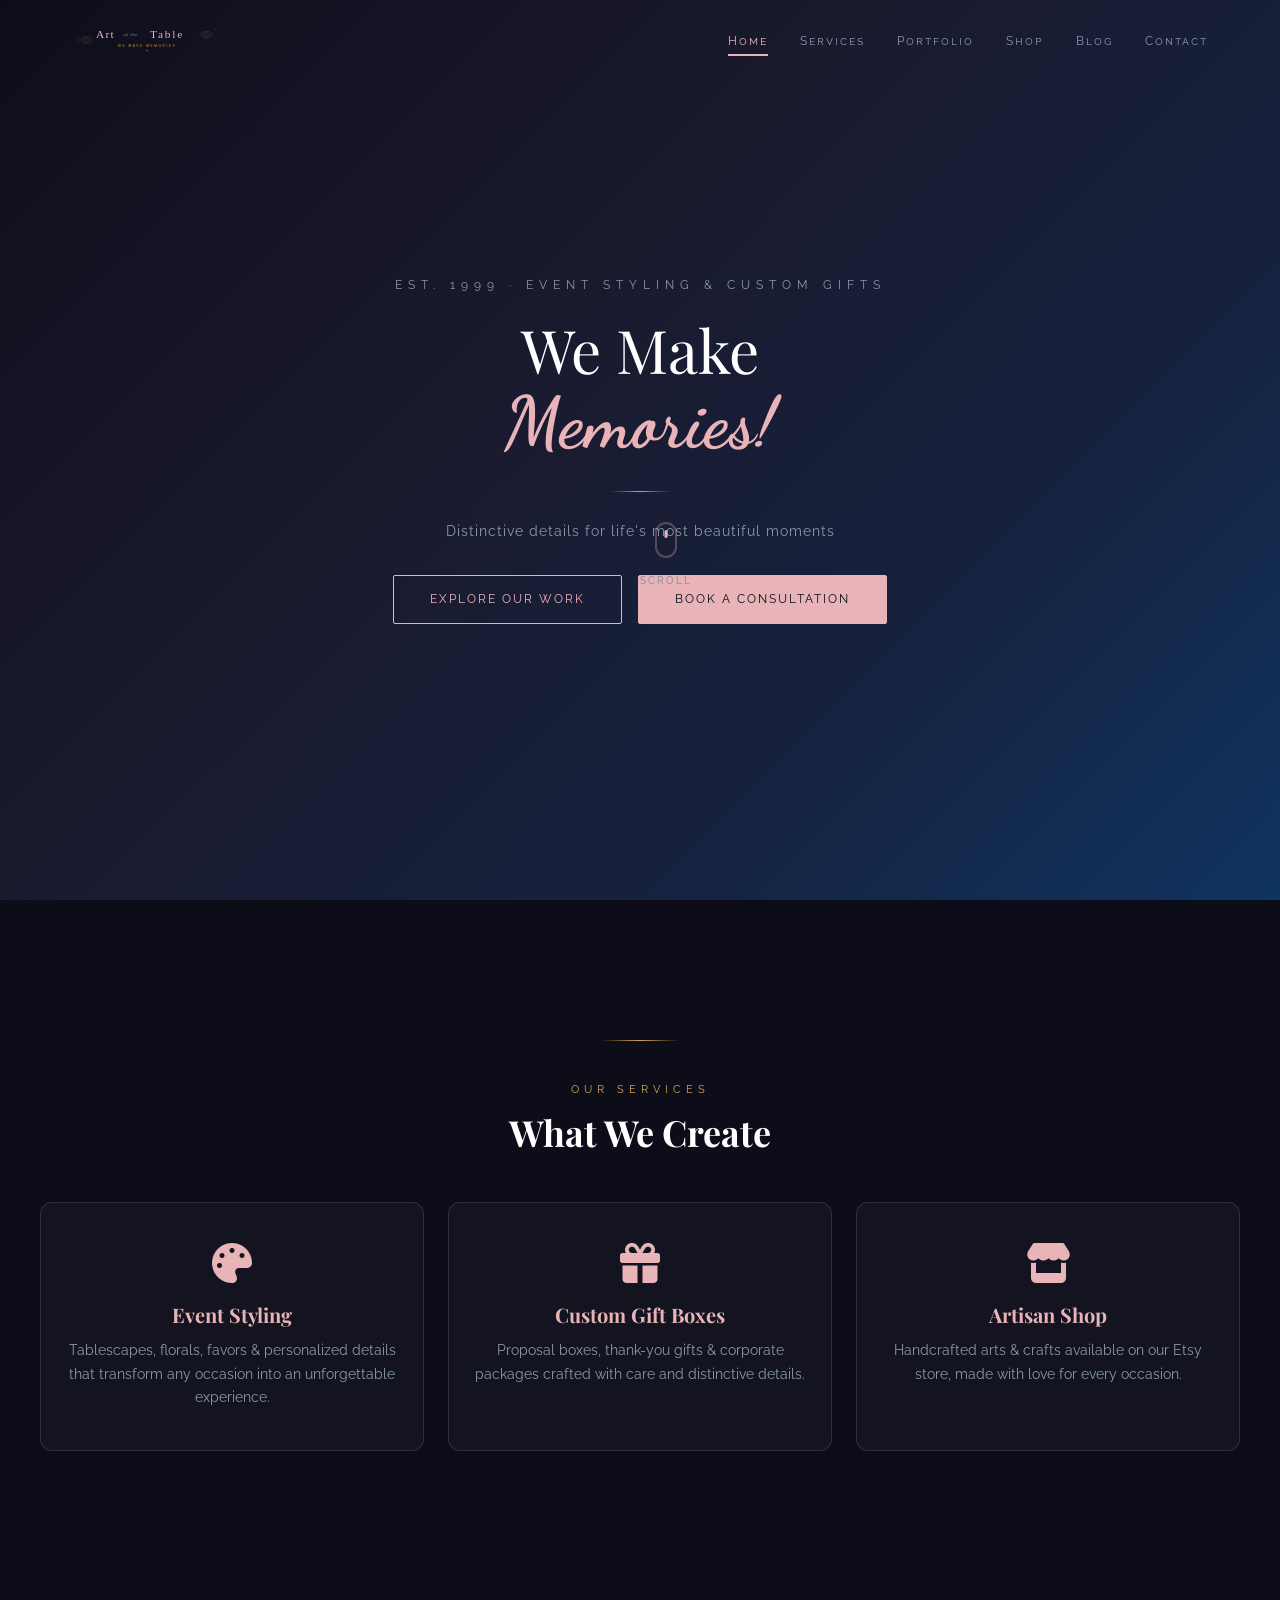
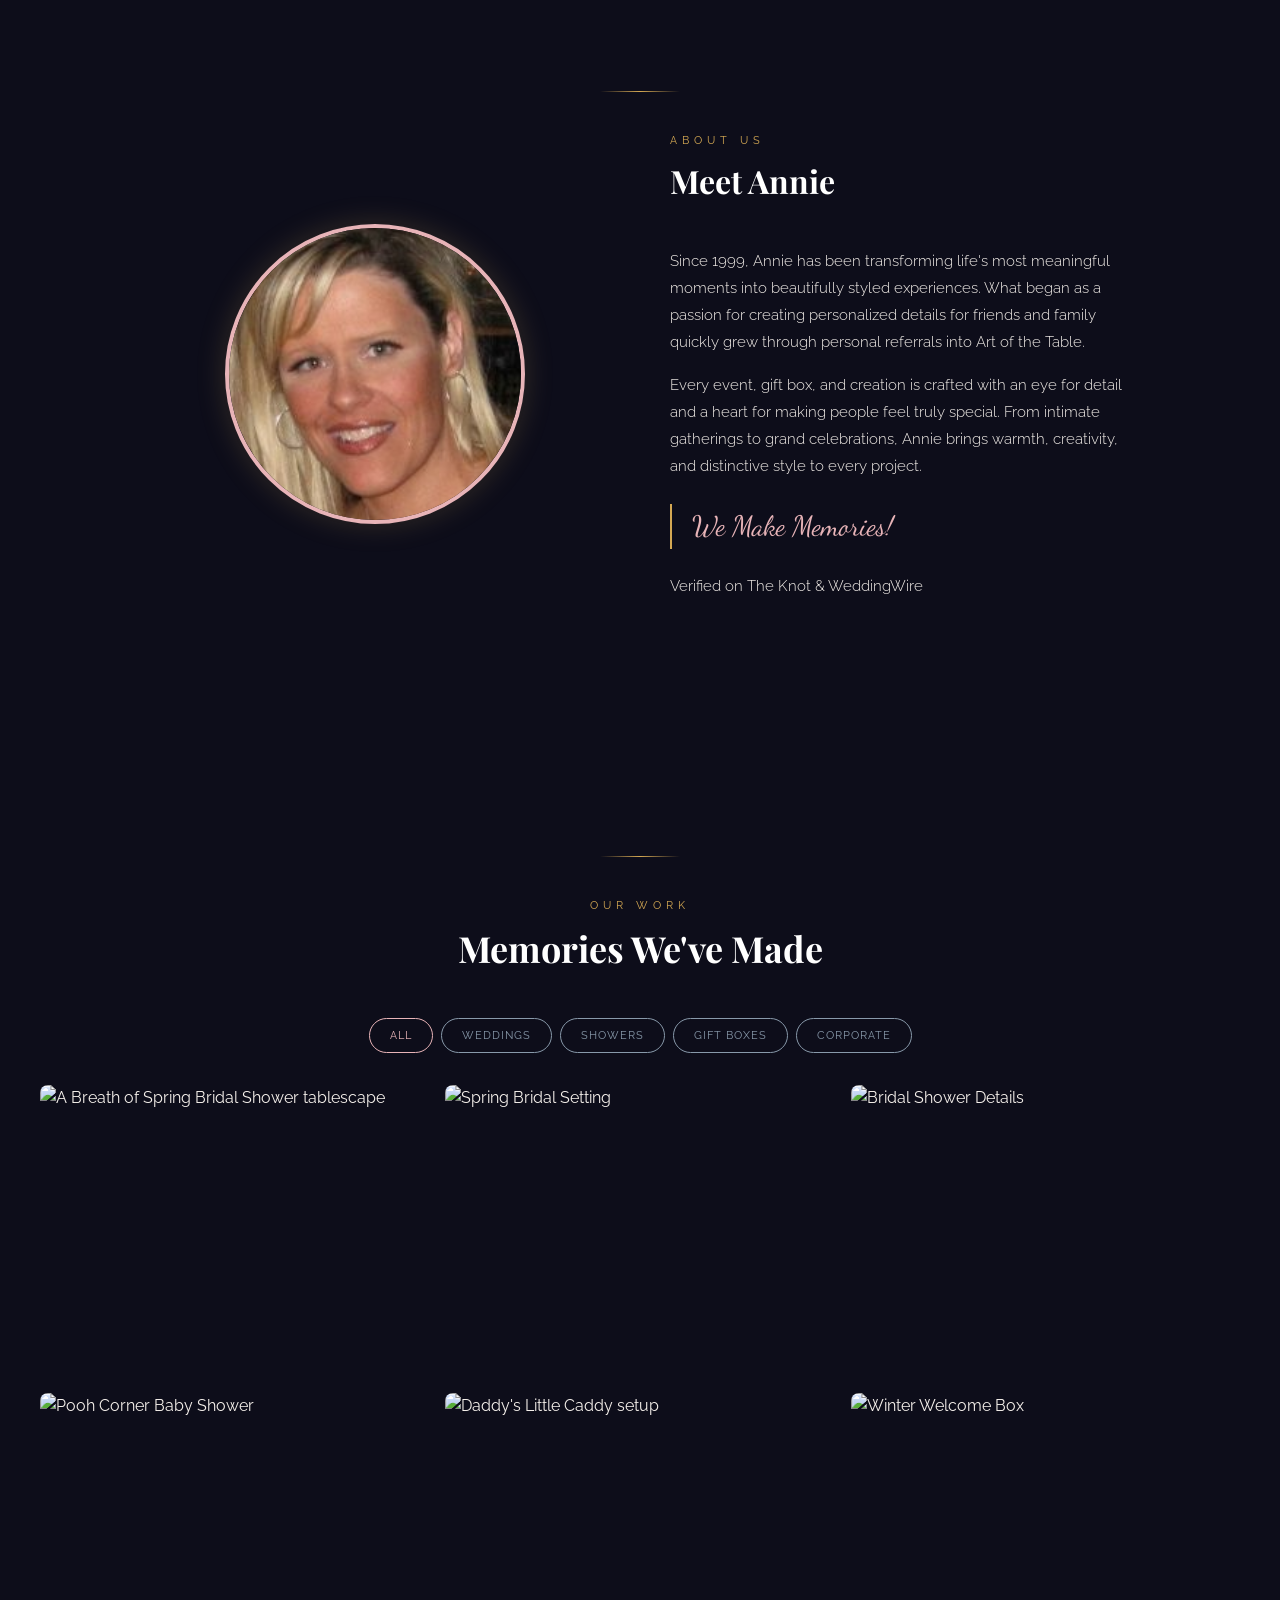
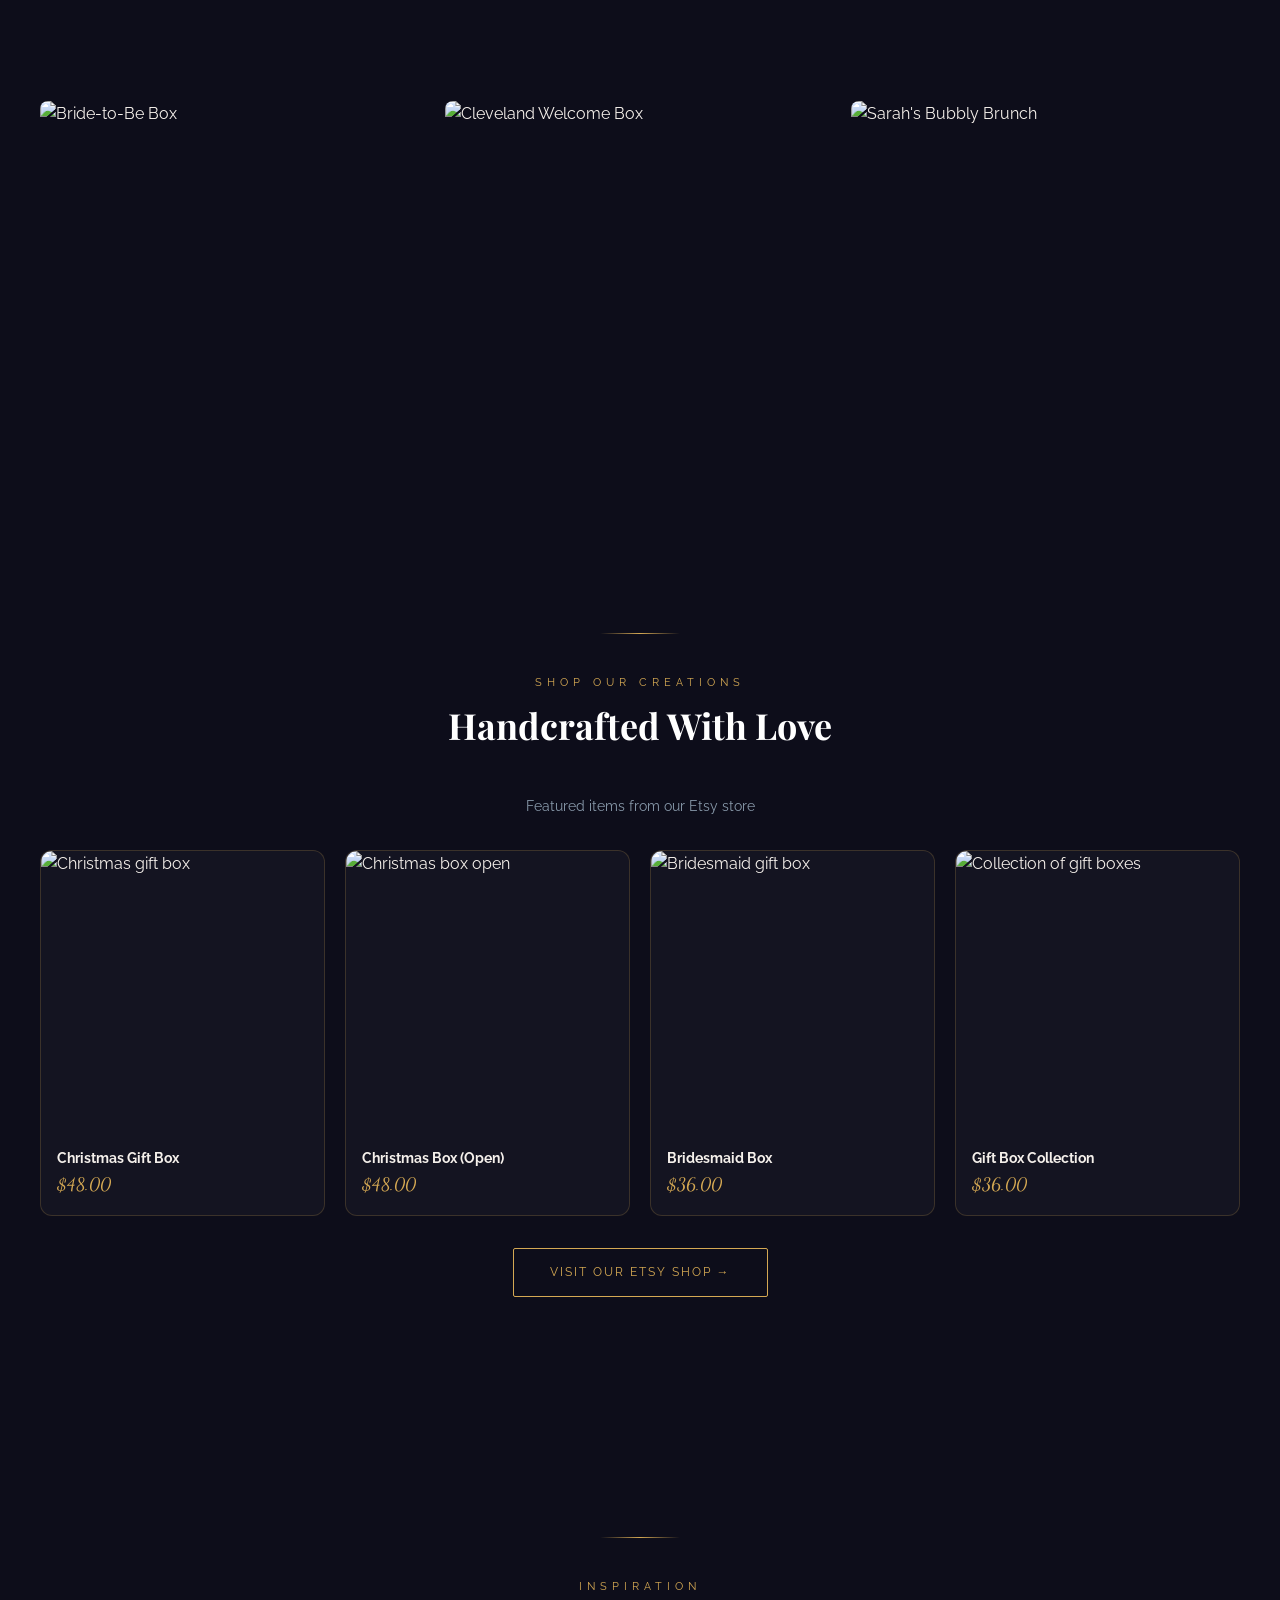
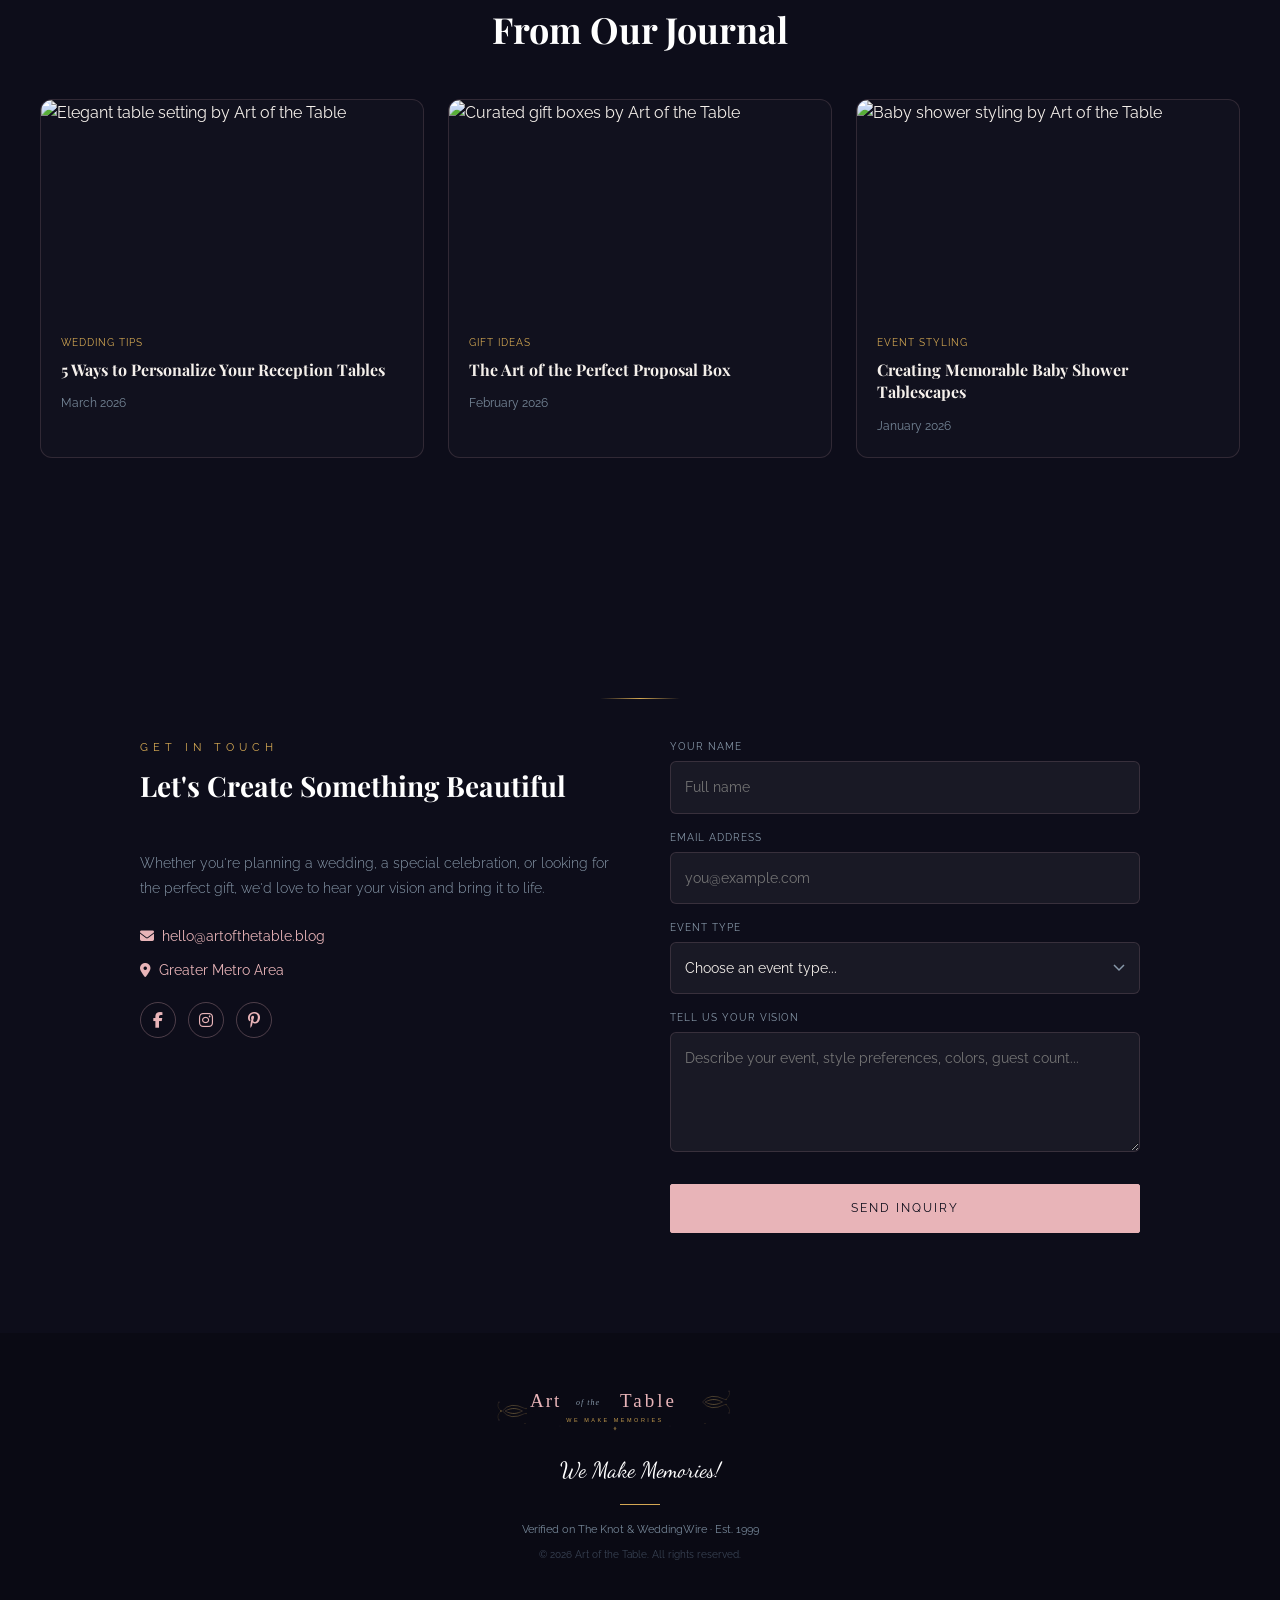
==== commit cdba868a: "feat: replace PNG logo with custom SVG wordmark for Midnight Garden theme" ====
--- a/index.html
+++ b/index.html
@@ -33,7 +33,7 @@
 
   <header class="site-header">
     <nav class="nav" aria-label="Primary navigation">
-      <a href="#home" class="nav-logo"><img src="images/logo.png" alt="Art of the Table" style="height:40px;"></a>
+      <a href="#home" class="nav-logo"><img src="images/logo.svg" alt="Art of the Table" style="height:36px;"></a>
       <ul class="nav-links">
         <li><a href="#home" class="nav-link active">Home</a></li>
         <li><a href="#services" class="nav-link">Services</a></li>
@@ -307,7 +307,7 @@
   </main>
 
   <footer>
-    <span class="footer-logo"><img src="images/logo.png" alt="Art of the Table" style="height:50px;display:block;margin:0 auto 8px;"></span>
+    <span class="footer-logo"><img src="images/logo.svg" alt="Art of the Table" style="height:60px;display:block;margin:0 auto 12px;"></span>
     <span class="footer-motto">We Make Memories!</span>
     <div class="footer-divider"></div>
     <p class="footer-credentials">Verified on The Knot &amp; WeddingWire &middot; Est. 1999</p>
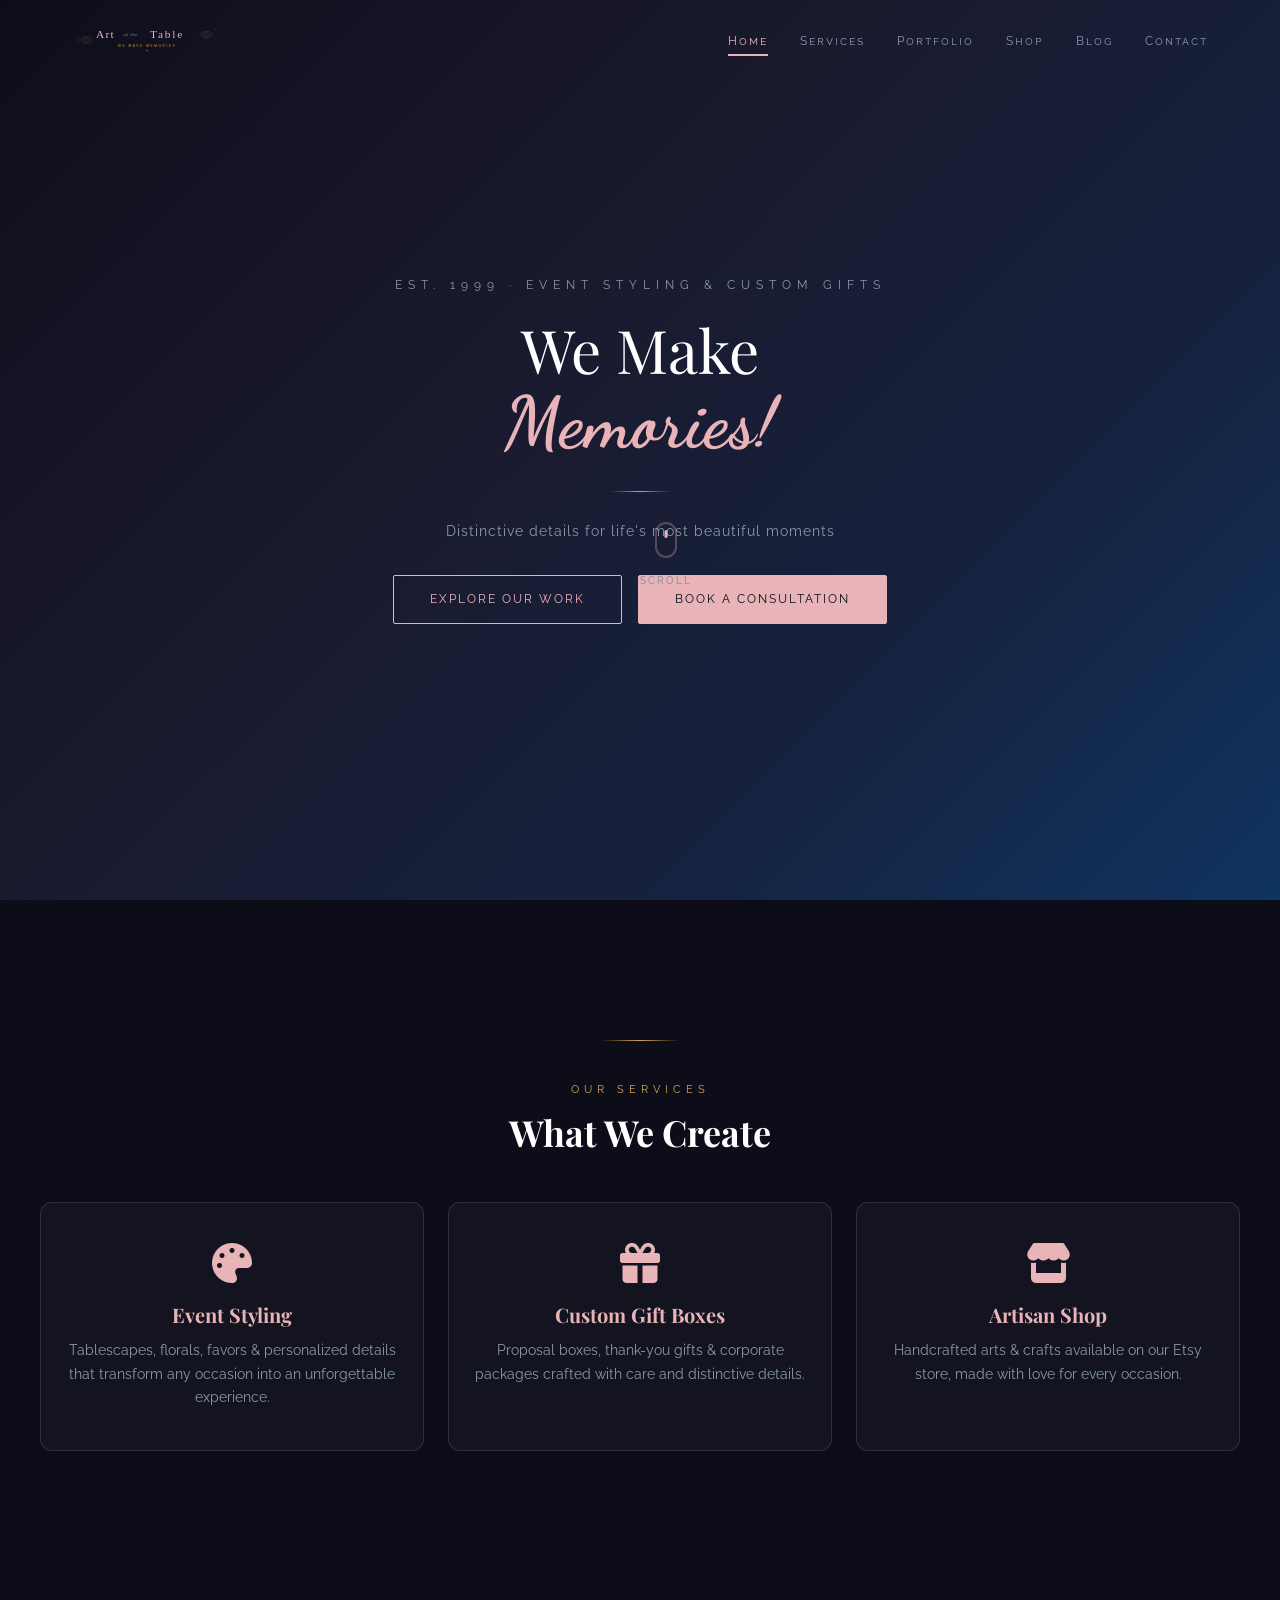
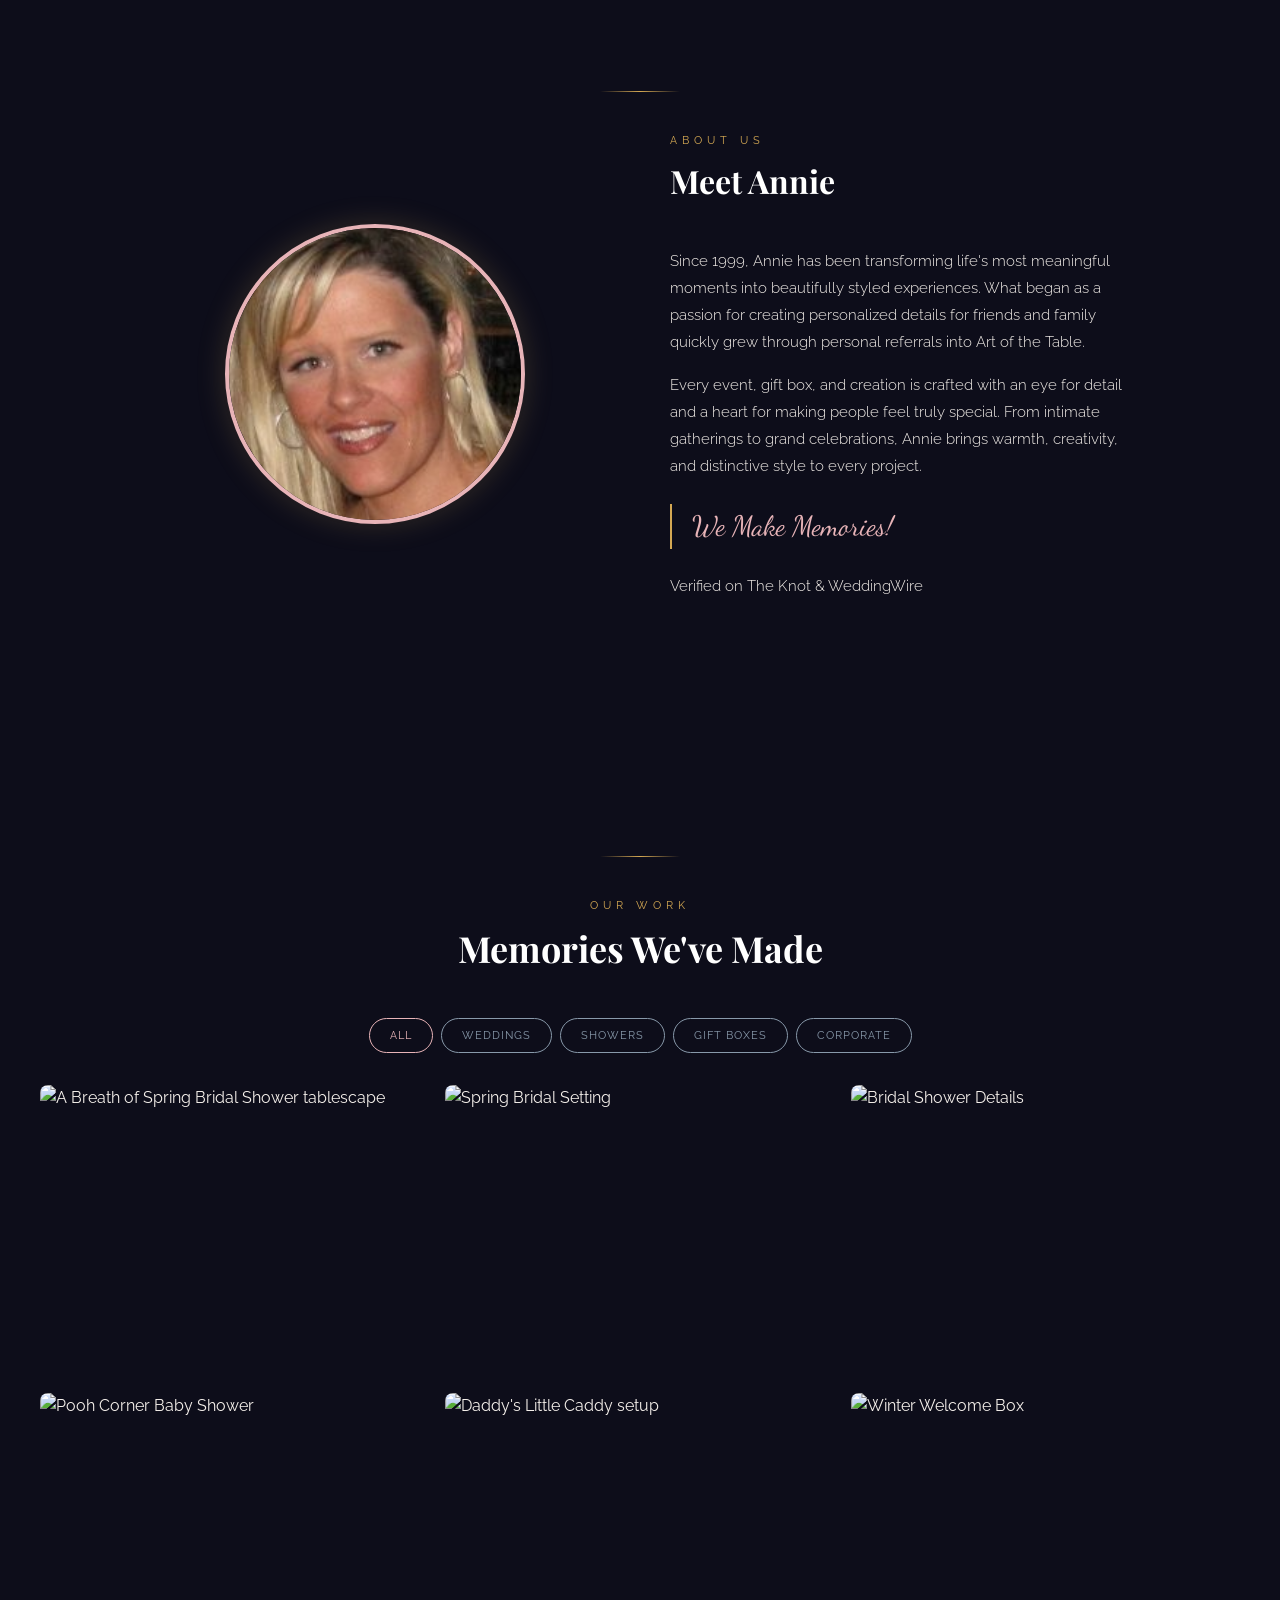
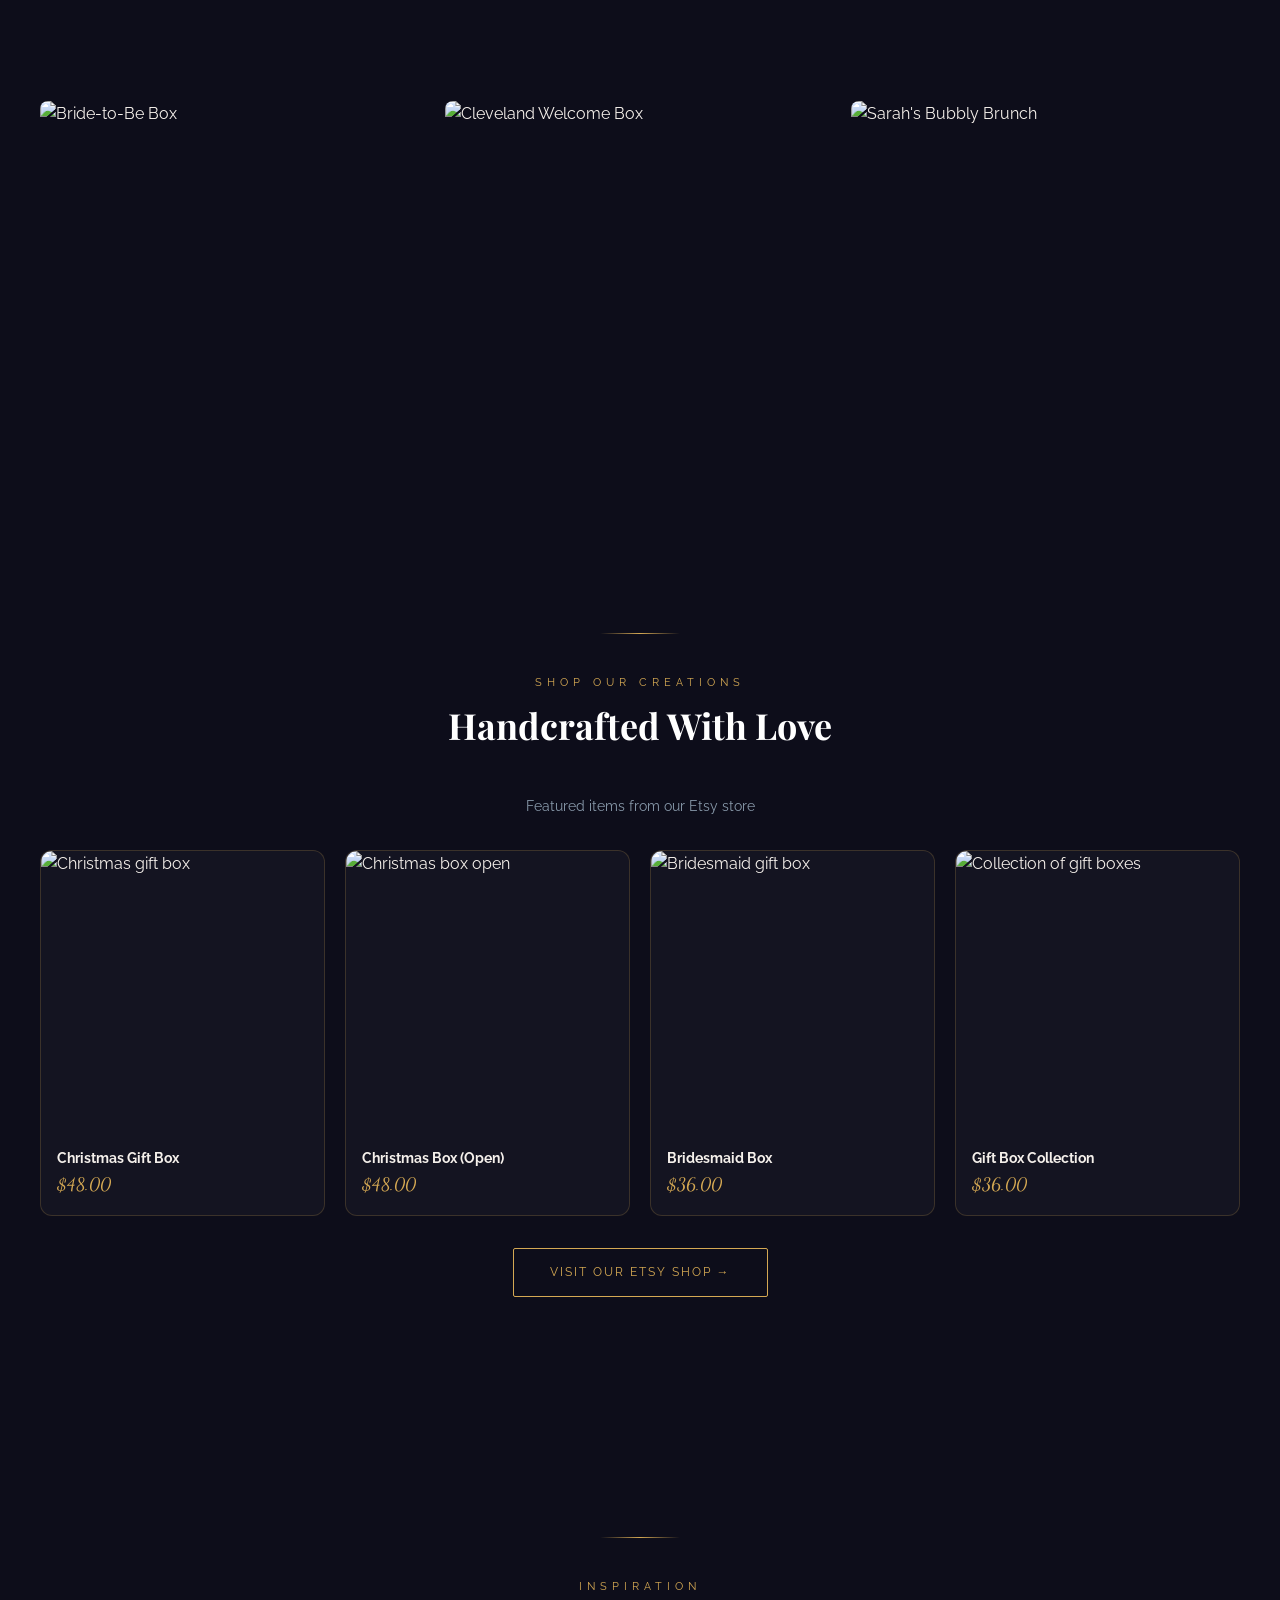
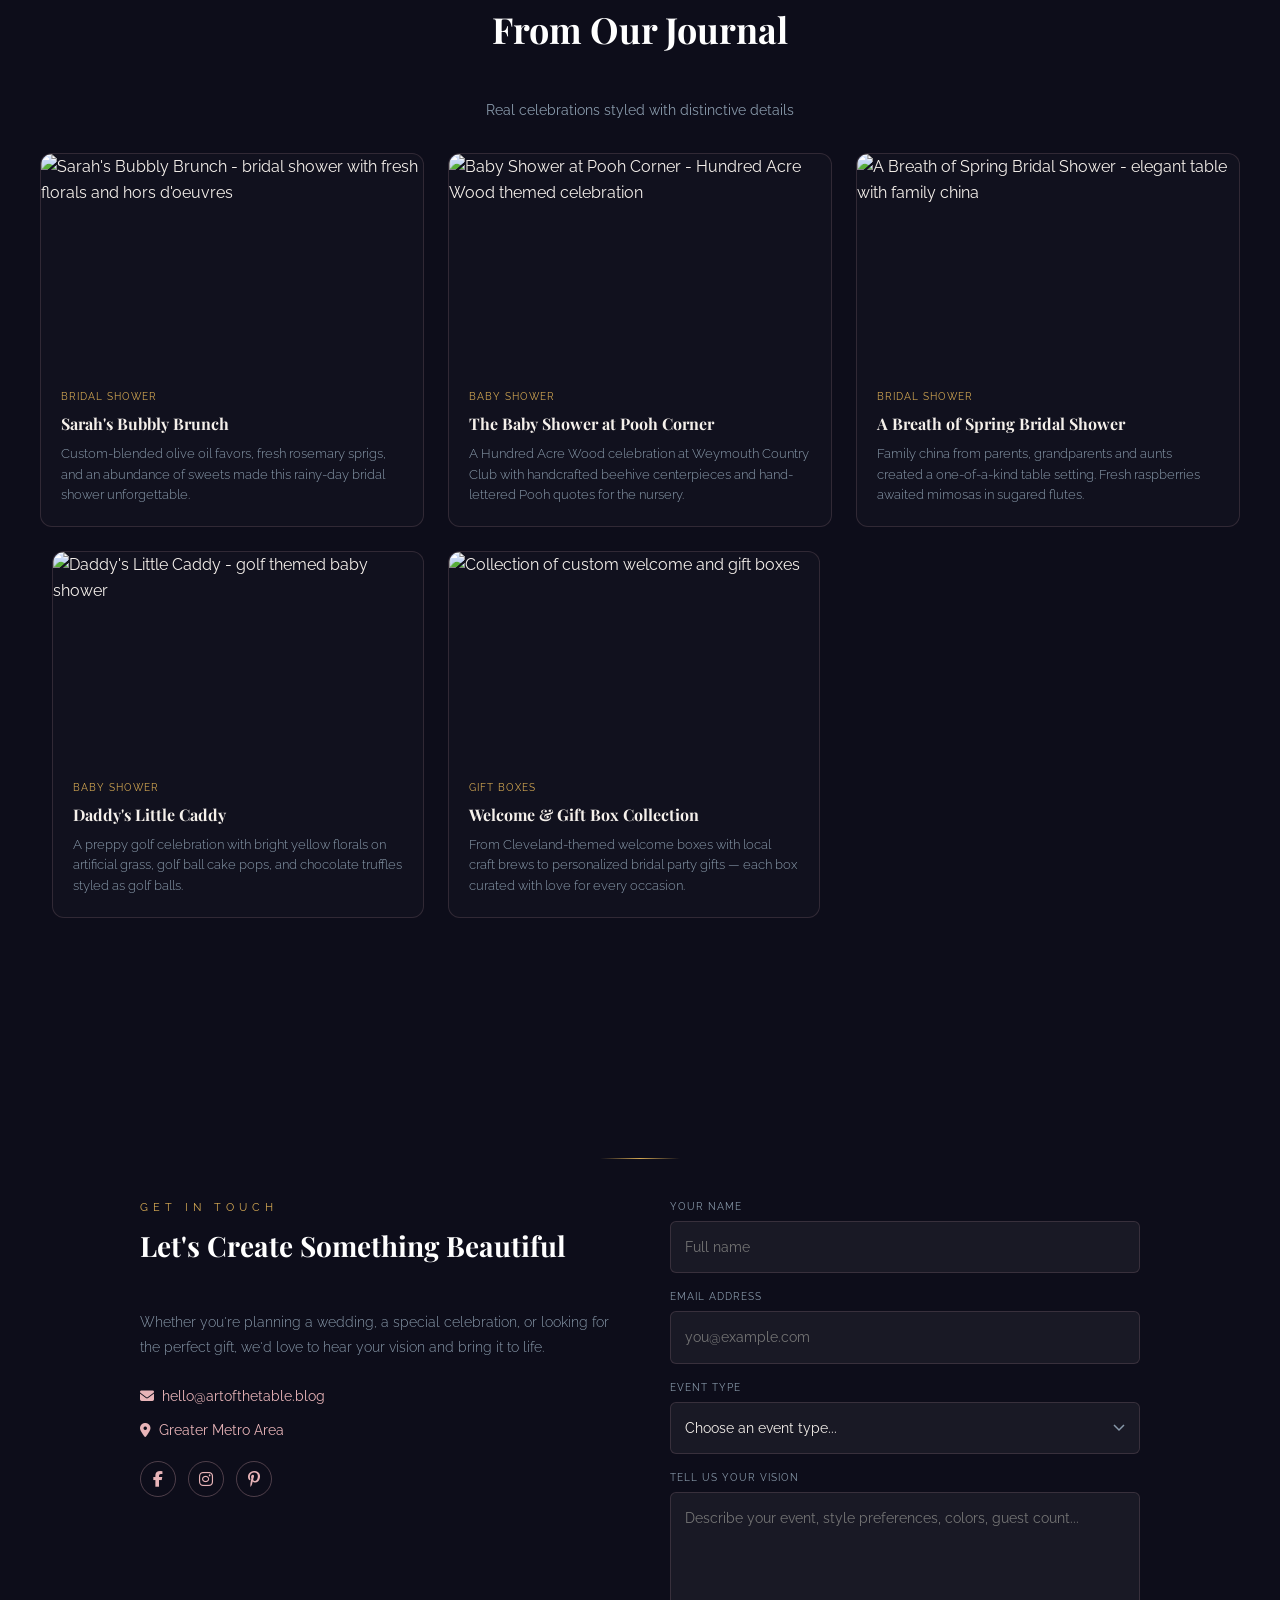
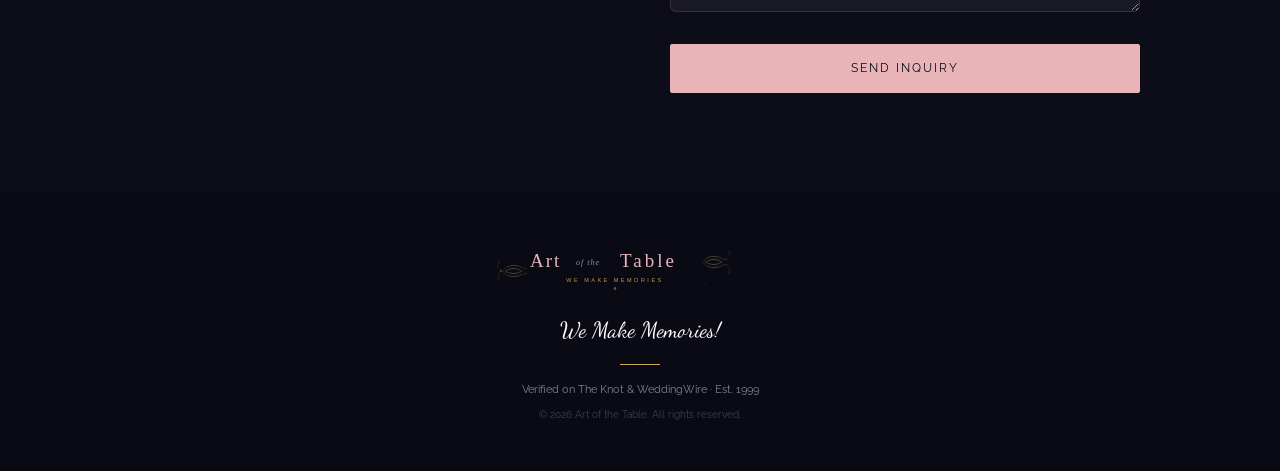
==== commit cd293eb2: "feat: replace blog placeholders with real articles from artofthetable.blog" ====
--- a/index.html
+++ b/index.html
@@ -218,29 +218,46 @@
       <div class="shimmer-divider"></div>
       <span class="section-label">INSPIRATION</span>
       <h2>From Our Journal</h2>
+      <p class="section-subtitle">Real celebrations styled with distinctive details</p>
       <div class="blog-grid">
-        <a href="https://artofthetable.blog" class="blog-card reveal">
-          <div class="blog-image"><img src="https://artofthetable.blog/wp-content/uploads/2019/10/img_1777.jpg?w=600" alt="Elegant table setting by Art of the Table" loading="lazy" style="width:100%;height:100%;object-fit:cover;display:block;"></div>
-          <div class="blog-content">
-            <span class="blog-tag">WEDDING TIPS</span>
-            <h3>5 Ways to Personalize Your Reception Tables</h3>
-            <span class="blog-date">March 2026</span>
-          </div>
-        </a>
-        <a href="https://artofthetable.blog" class="blog-card reveal reveal-delay-1">
-          <div class="blog-image"><img src="https://artofthetable.blog/wp-content/uploads/2019/10/img_5796.jpeg?w=600" alt="Curated gift boxes by Art of the Table" loading="lazy" style="width:100%;height:100%;object-fit:cover;display:block;"></div>
-          <div class="blog-content">
-            <span class="blog-tag">GIFT IDEAS</span>
-            <h3>The Art of the Perfect Proposal Box</h3>
-            <span class="blog-date">February 2026</span>
-          </div>
-        </a>
-        <a href="https://artofthetable.blog" class="blog-card reveal reveal-delay-2">
-          <div class="blog-image"><img src="https://artofthetable.blog/wp-content/uploads/2019/10/img_1325edited.jpg?w=600" alt="Baby shower styling by Art of the Table" loading="lazy" style="width:100%;height:100%;object-fit:cover;display:block;"></div>
-          <div class="blog-content">
-            <span class="blog-tag">EVENT STYLING</span>
-            <h3>Creating Memorable Baby Shower Tablescapes</h3>
-            <span class="blog-date">January 2026</span>
+        <a href="https://artofthetable.blog/sarahs-bubbly-brunch/" target="_blank" rel="noopener" class="blog-card reveal">
+          <div class="blog-image"><img src="https://artofthetable.blog/wp-content/uploads/2019/10/img_1772.jpg?w=600" alt="Sarah's Bubbly Brunch - bridal shower with fresh florals and hors d'oeuvres" loading="lazy" style="width:100%;height:100%;object-fit:cover;display:block;"></div>
+          <div class="blog-content">
+            <span class="blog-tag">BRIDAL SHOWER</span>
+            <h3>Sarah's Bubbly Brunch</h3>
+            <p class="blog-excerpt">Custom-blended olive oil favors, fresh rosemary sprigs, and an abundance of sweets made this rainy-day bridal shower unforgettable.</p>
+          </div>
+        </a>
+        <a href="https://artofthetable.blog/the-baby-shower-at-pooh-corner/" target="_blank" rel="noopener" class="blog-card reveal reveal-delay-1">
+          <div class="blog-image"><img src="https://artofthetable.blog/wp-content/uploads/2019/10/img_1323edited.jpg?w=600" alt="Baby Shower at Pooh Corner - Hundred Acre Wood themed celebration" loading="lazy" style="width:100%;height:100%;object-fit:cover;display:block;"></div>
+          <div class="blog-content">
+            <span class="blog-tag">BABY SHOWER</span>
+            <h3>The Baby Shower at Pooh Corner</h3>
+            <p class="blog-excerpt">A Hundred Acre Wood celebration at Weymouth Country Club with handcrafted beehive centerpieces and hand-lettered Pooh quotes for the nursery.</p>
+          </div>
+        </a>
+        <a href="https://artofthetable.blog/a-breath-of-spring-bridal-shower/" target="_blank" rel="noopener" class="blog-card reveal reveal-delay-2">
+          <div class="blog-image"><img src="https://artofthetable.blog/wp-content/uploads/2019/10/img_0033-1.jpg?w=600" alt="A Breath of Spring Bridal Shower - elegant table with family china" loading="lazy" style="width:100%;height:100%;object-fit:cover;display:block;"></div>
+          <div class="blog-content">
+            <span class="blog-tag">BRIDAL SHOWER</span>
+            <h3>A Breath of Spring Bridal Shower</h3>
+            <p class="blog-excerpt">Family china from parents, grandparents and aunts created a one-of-a-kind table setting. Fresh raspberries awaited mimosas in sugared flutes.</p>
+          </div>
+        </a>
+        <a href="https://artofthetable.blog/gallery/" target="_blank" rel="noopener" class="blog-card reveal reveal-delay-3">
+          <div class="blog-image"><img src="https://artofthetable.blog/wp-content/uploads/2019/10/img_0780-edited-1.jpg?w=600" alt="Daddy's Little Caddy - golf themed baby shower" loading="lazy" style="width:100%;height:100%;object-fit:cover;display:block;"></div>
+          <div class="blog-content">
+            <span class="blog-tag">BABY SHOWER</span>
+            <h3>Daddy's Little Caddy</h3>
+            <p class="blog-excerpt">A preppy golf celebration with bright yellow florals on artificial grass, golf ball cake pops, and chocolate truffles styled as golf balls.</p>
+          </div>
+        </a>
+        <a href="https://artofthetable.blog/welcome-boxes/" target="_blank" rel="noopener" class="blog-card reveal reveal-delay-4">
+          <div class="blog-image"><img src="https://artofthetable.blog/wp-content/uploads/2019/12/collection-of-boxes.jpg?w=600" alt="Collection of custom welcome and gift boxes" loading="lazy" style="width:100%;height:100%;object-fit:cover;display:block;"></div>
+          <div class="blog-content">
+            <span class="blog-tag">GIFT BOXES</span>
+            <h3>Welcome & Gift Box Collection</h3>
+            <p class="blog-excerpt">From Cleveland-themed welcome boxes with local craft brews to personalized bridal party gifts — each box curated with love for every occasion.</p>
           </div>
         </a>
       </div>
--- a/styles.css
+++ b/styles.css
@@ -968,6 +968,23 @@
   gap: 24px;
   max-width: 1200px;
   margin: 0 auto;
+  justify-items: center;
+}
+
+/* Center the last row if it has fewer than 3 items */
+.blog-grid .blog-card:last-child:nth-child(3n+1) {
+  grid-column: 2;
+}
+
+.blog-grid .blog-card:nth-last-child(2):nth-child(3n+1) {
+  grid-column: 1 / 2;
+  justify-self: end;
+  max-width: calc(100% - 12px);
+}
+
+.blog-grid .blog-card:last-child:nth-child(3n+2) {
+  justify-self: start;
+  max-width: calc(100% - 12px);
 }
 
 .blog-card {
@@ -981,6 +998,15 @@
 
 .blog-image {
   aspect-ratio: 16 / 9;
+  overflow: hidden;
+}
+
+.blog-image img {
+  transition: transform var(--transition-normal);
+}
+
+.blog-card:hover .blog-image img {
+  transform: scale(1.05);
 }
 
 .blog-content {
@@ -1007,6 +1033,15 @@
 .blog-date {
   color: var(--slate);
   font-size: 12px;
+}
+
+.blog-excerpt {
+  color: var(--mist);
+  font-size: 13px;
+  line-height: 1.6;
+  margin-top: 8px;
+  font-family: var(--font-body);
+  font-weight: 300;
 }
 
 .blog-card:hover,
@@ -1229,6 +1264,16 @@
   100% { transform: translate(var(--sx, 5px), var(--sy, 20px)) scale(0); opacity: 0; }
 }
 
+.sparkle-shower {
+  animation: sparkleShower 1.2s ease-in forwards;
+}
+
+@keyframes sparkleShower {
+  0% { transform: translate(0, 0) scale(0.5); opacity: 0; }
+  15% { opacity: 1; transform: translate(calc(var(--sx, 5px) * 0.2), calc(var(--sy, 80px) * 0.1)) scale(1); }
+  100% { transform: translate(var(--sx, 5px), var(--sy, 80px)) scale(0); opacity: 0; }
+}
+
 /* ==========================================================================
    Footer
    ========================================================================== */
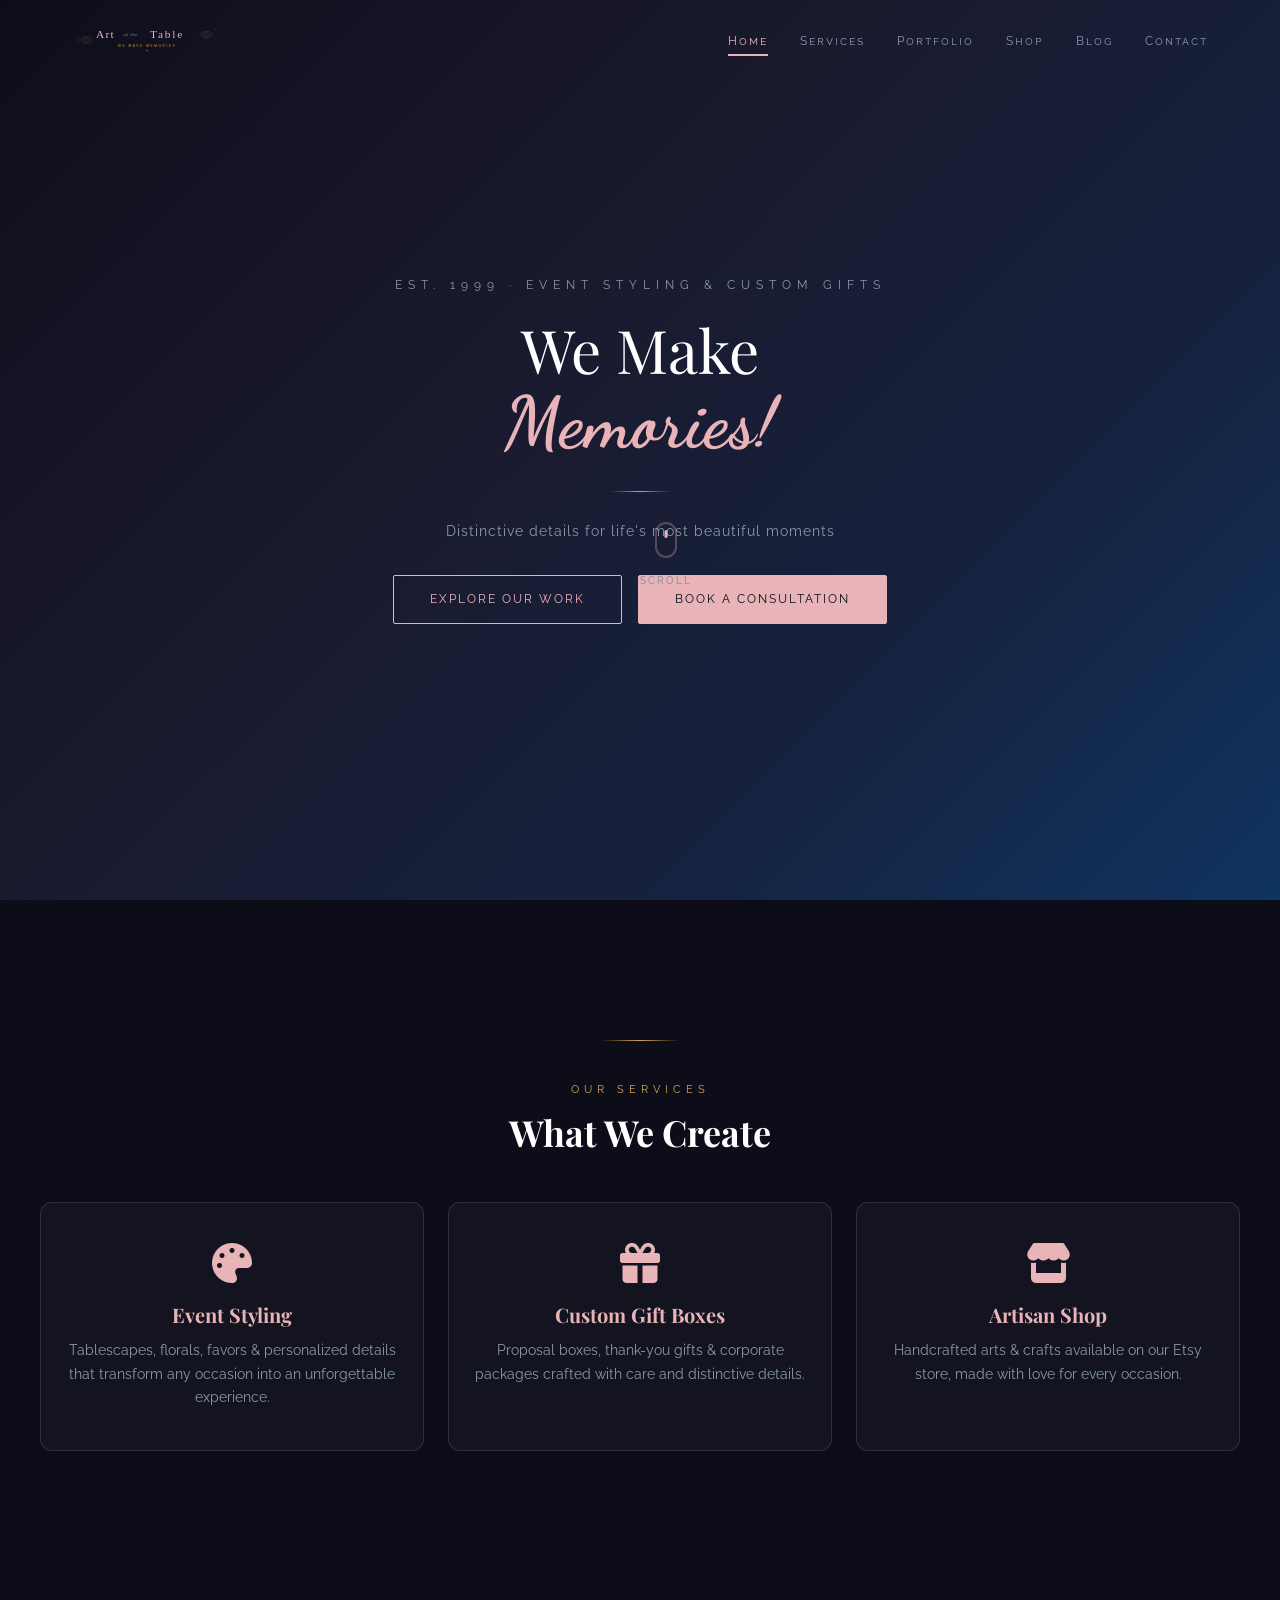
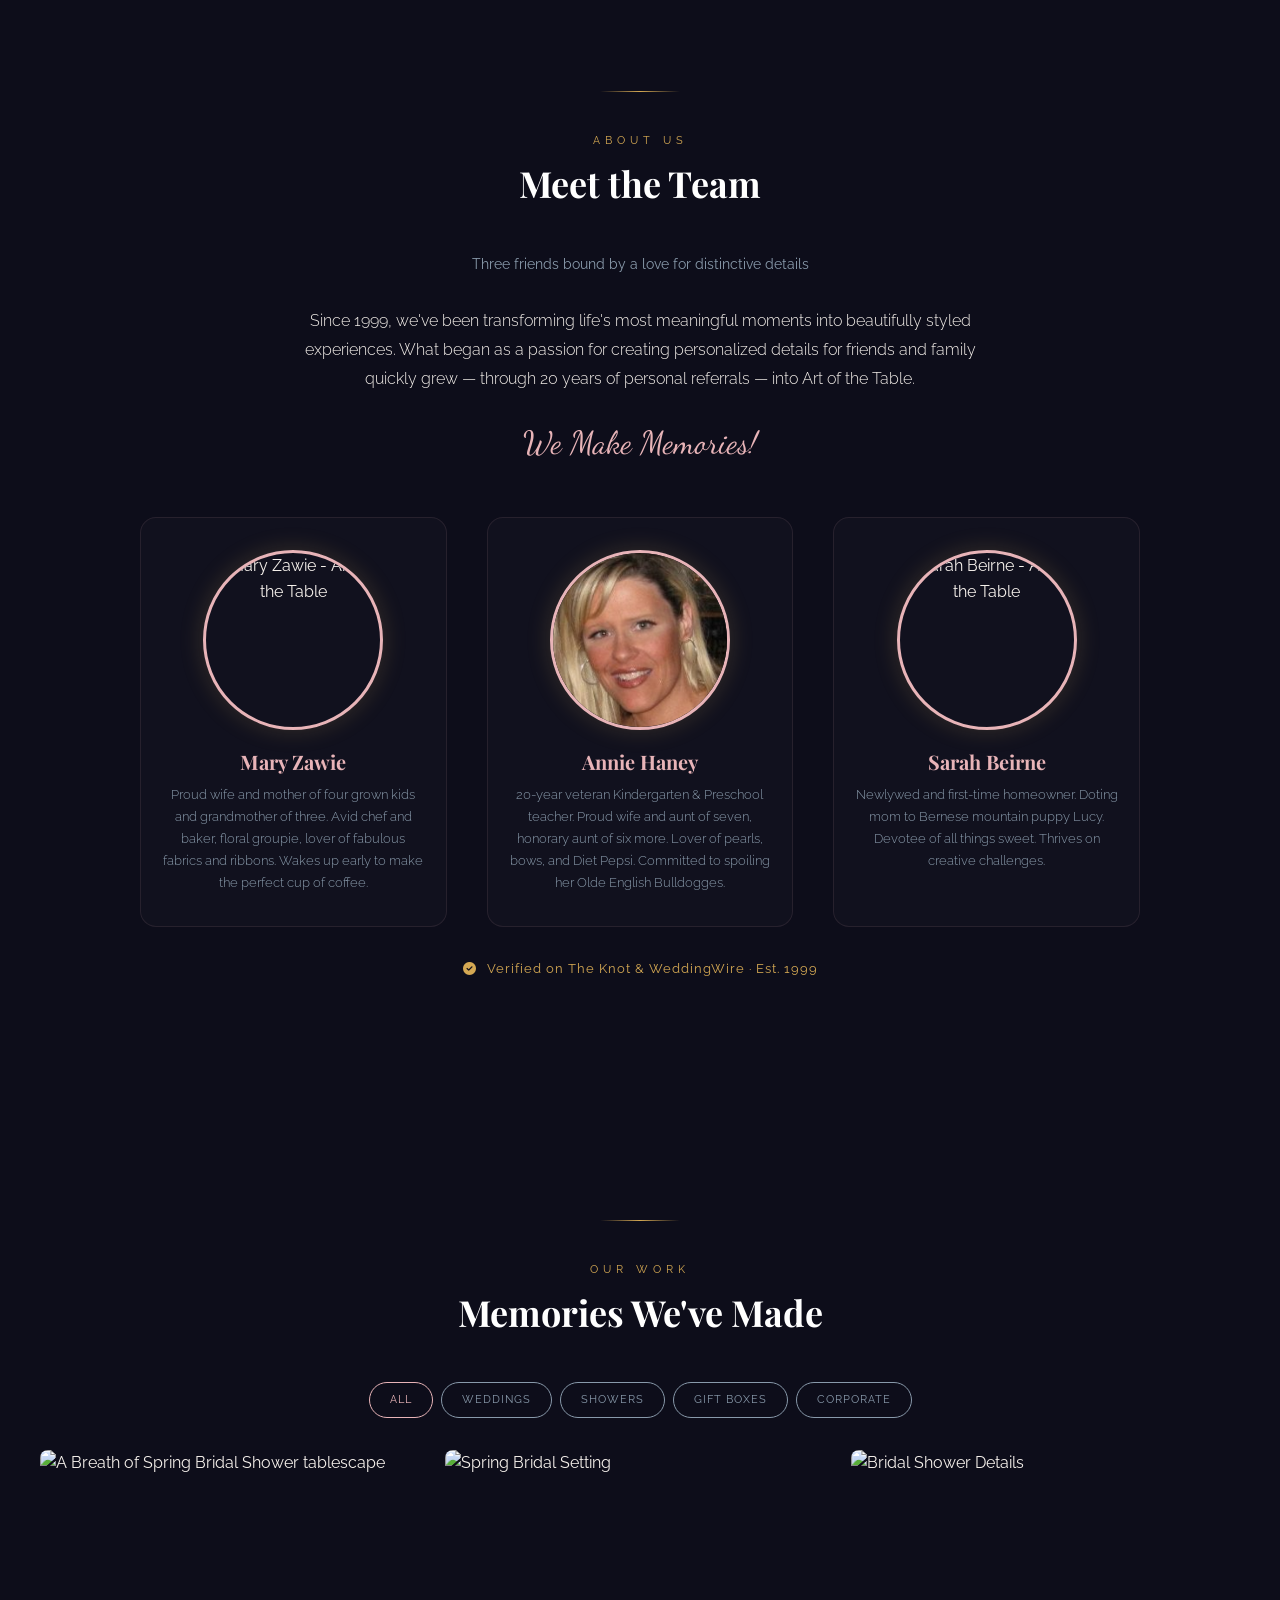
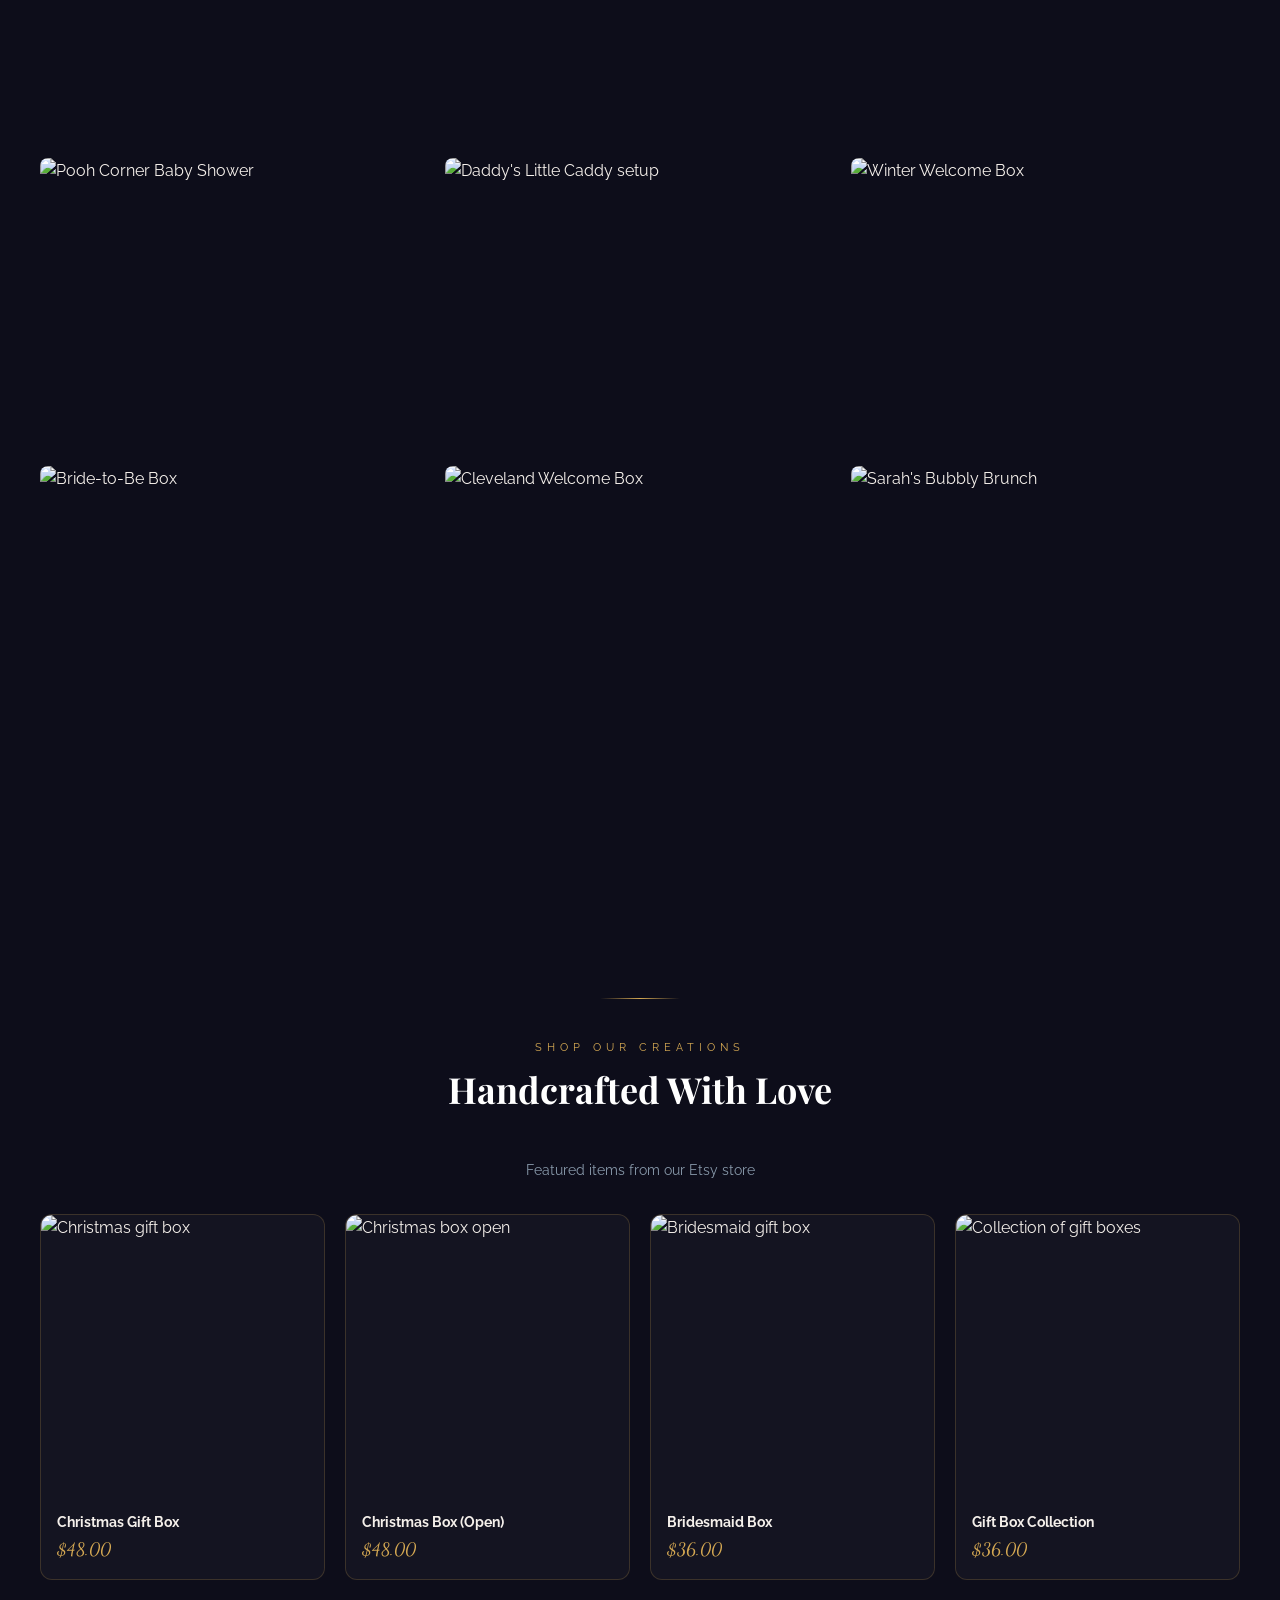
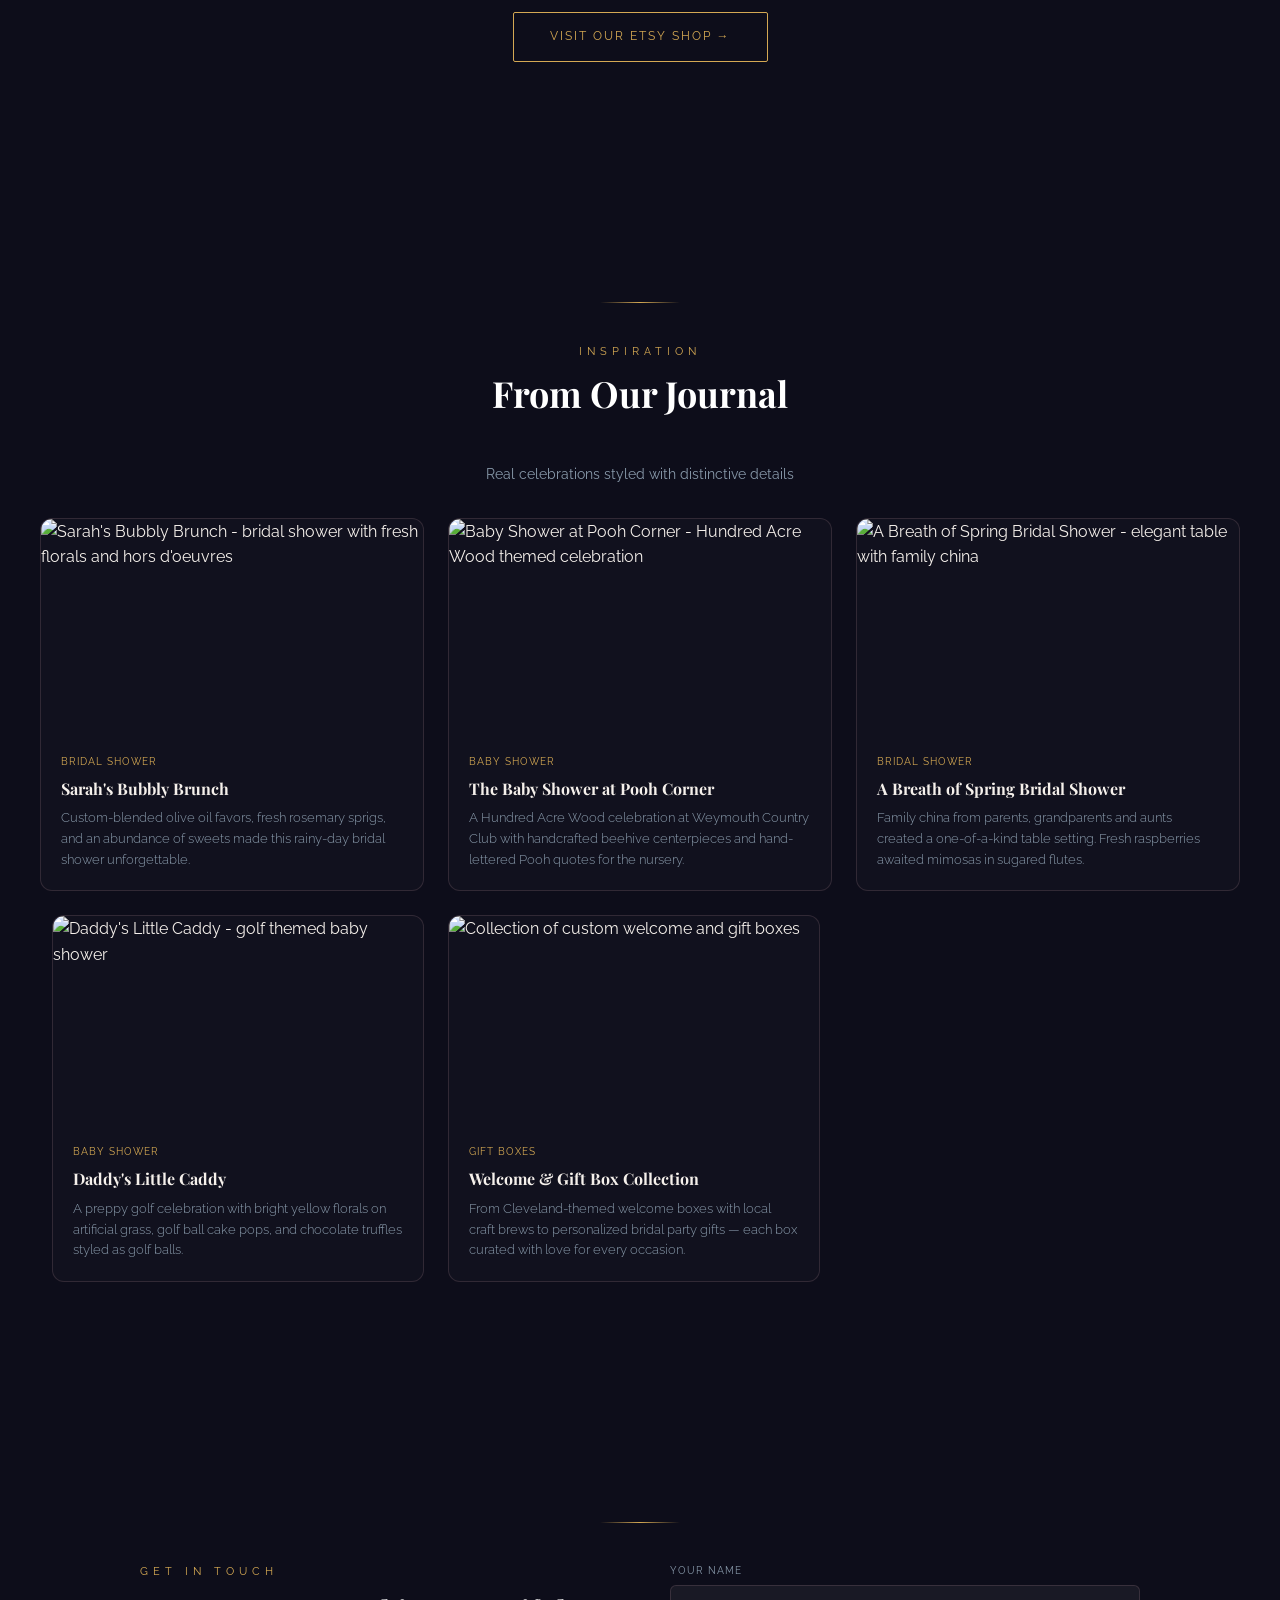
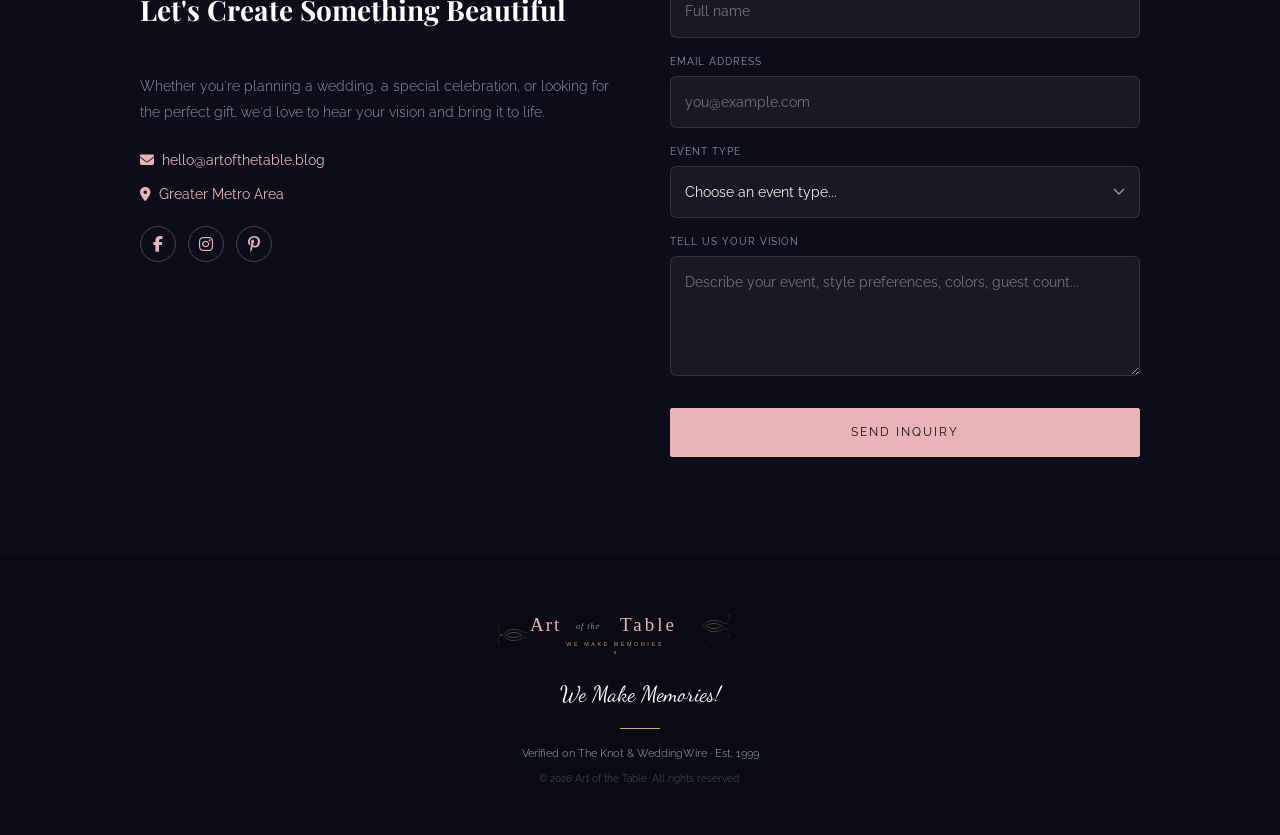
==== commit cbdc3cf2: "feat: redesign about section with full team - Mary, Annie, and Sarah" ====
--- a/index.html
+++ b/index.html
@@ -100,19 +100,40 @@
 
     <section id="about">
       <div class="shimmer-divider"></div>
-      <div class="about-grid">
-        <div class="about-image reveal-left">
-          <img src="images/annie.jpg" alt="Annie - Founder of Art of the Table" loading="lazy">
-        </div>
-        <div class="about-text reveal-right">
-          <span class="section-label" style="text-align:left">ABOUT US</span>
-          <h2 style="text-align:left">Meet Annie</h2>
-          <p>Since 1999, Annie has been transforming life's most meaningful moments into beautifully styled experiences. What began as a passion for creating personalized details for friends and family quickly grew through personal referrals into Art of the Table.</p>
-          <p>Every event, gift box, and creation is crafted with an eye for detail and a heart for making people feel truly special. From intimate gatherings to grand celebrations, Annie brings warmth, creativity, and distinctive style to every project.</p>
-          <blockquote class="pull-quote">We Make Memories!</blockquote>
-          <p>Verified on The Knot &amp; WeddingWire</p>
-        </div>
-      </div>
+      <span class="section-label">ABOUT US</span>
+      <h2>Meet the Team</h2>
+      <p class="section-subtitle">Three friends bound by a love for distinctive details</p>
+
+      <div class="about-intro reveal">
+        <p>Since 1999, we've been transforming life's most meaningful moments into beautifully styled experiences. What began as a passion for creating personalized details for friends and family quickly grew — through 20 years of personal referrals — into Art of the Table.</p>
+        <blockquote class="pull-quote">We Make Memories!</blockquote>
+      </div>
+
+      <div class="team-grid">
+        <div class="team-member reveal">
+          <div class="team-photo">
+            <img src="images/mary.jpg" alt="Mary Zawie - Art of the Table" loading="lazy">
+          </div>
+          <h3>Mary Zawie</h3>
+          <p>Proud wife and mother of four grown kids and grandmother of three. Avid chef and baker, floral groupie, lover of fabulous fabrics and ribbons. Wakes up early to make the perfect cup of coffee.</p>
+        </div>
+        <div class="team-member reveal reveal-delay-1">
+          <div class="team-photo">
+            <img src="images/annie.jpg" alt="Annie Haney - Art of the Table" loading="lazy">
+          </div>
+          <h3>Annie Haney</h3>
+          <p>20-year veteran Kindergarten & Preschool teacher. Proud wife and aunt of seven, honorary aunt of six more. Lover of pearls, bows, and Diet Pepsi. Committed to spoiling her Olde English Bulldogges.</p>
+        </div>
+        <div class="team-member reveal reveal-delay-2">
+          <div class="team-photo">
+            <img src="images/sarah.jpg" alt="Sarah Beirne - Art of the Table" loading="lazy">
+          </div>
+          <h3>Sarah Beirne</h3>
+          <p>Newlywed and first-time homeowner. Doting mom to Bernese mountain puppy Lucy. Devotee of all things sweet. Thrives on creative challenges.</p>
+        </div>
+      </div>
+
+      <p class="team-credentials reveal"><i class="fas fa-check-circle"></i> Verified on The Knot & WeddingWire · Est. 1999</p>
     </section>
 
     <section id="portfolio">
--- a/styles.css
+++ b/styles.css
@@ -1169,64 +1169,115 @@
    About Section
    ========================================================================== */
 
-.about-grid {
-  display: grid;
-  grid-template-columns: 1fr 1fr;
-  gap: 60px;
-  align-items: center;
-  max-width: 1000px;
-  margin: 0 auto;
-}
-
-.about-image img {
-  width: 300px;
-  height: 300px;
-  border-radius: 50%;
-  object-fit: cover;
-  border: 4px solid var(--blush);
-  box-shadow: 0 0 30px rgba(212, 168, 83, 0.2);
-  display: block;
-  margin: 0 auto;
-}
-
-.about-text h2 {
-  font-family: var(--font-heading);
-  color: white;
-  font-size: 32px;
-}
-
-.about-text p {
+.about-intro {
+  max-width: 700px;
+  margin: 0 auto 48px;
+  text-align: center;
+}
+
+.about-intro p {
   font-family: var(--font-body);
   font-weight: 300;
   color: var(--cream);
-  font-size: 15px;
+  font-size: 16px;
   line-height: 1.8;
-  margin-bottom: 16px;
 }
 
 .pull-quote {
   font-family: var(--font-handwritten);
-  font-size: 28px;
+  font-size: 32px;
   color: var(--blush);
   margin: 24px 0;
-  padding-left: 20px;
-  border-left: 2px solid var(--gold);
+  padding: 0;
+  border: none;
+  text-align: center;
+}
+
+.team-grid {
+  display: grid;
+  grid-template-columns: repeat(3, 1fr);
+  gap: 40px;
+  max-width: 1000px;
+  margin: 0 auto 32px;
+}
+
+.team-member {
+  text-align: center;
+  padding: 32px 20px;
+  border: 1px solid rgba(232, 180, 184, 0.1);
+  border-radius: 16px;
+  background: rgba(255, 255, 255, 0.02);
+  transition: transform var(--transition-normal), border-color var(--transition-normal), box-shadow var(--transition-normal);
+}
+
+.team-member:hover {
+  transform: translateY(-6px);
+  border-color: rgba(232, 180, 184, 0.3);
+  box-shadow: 0 8px 30px rgba(212, 168, 83, 0.1);
+}
+
+.team-photo {
+  width: 180px;
+  height: 180px;
+  border-radius: 50%;
+  overflow: hidden;
+  margin: 0 auto 20px;
+  border: 3px solid var(--blush);
+  box-shadow: 0 0 25px rgba(212, 168, 83, 0.2);
+}
+
+.team-photo img {
+  width: 100%;
+  height: 100%;
+  object-fit: cover;
+  object-position: center top;
+  transition: transform var(--transition-normal);
+}
+
+.team-member:hover .team-photo img {
+  transform: scale(1.05);
+}
+
+.team-member h3 {
+  font-family: var(--font-heading);
+  color: var(--blush);
+  font-size: 20px;
+  margin-bottom: 10px;
+}
+
+.team-member p {
+  font-family: var(--font-body);
+  font-weight: 300;
+  color: var(--mist);
+  font-size: 13px;
+  line-height: 1.7;
+}
+
+.team-credentials {
+  text-align: center;
+  color: var(--gold);
+  font-size: 13px;
+  letter-spacing: 1px;
+}
+
+.team-credentials i {
+  margin-right: 6px;
 }
 
 @media (max-width: 768px) {
-  .about-grid {
+  .team-grid {
     grid-template-columns: 1fr;
-    text-align: center;
-  }
-
-  .about-text h2,
-  .about-text .section-label {
-    text-align: center !important;
+    max-width: 360px;
+    gap: 24px;
+  }
+
+  .team-photo {
+    width: 150px;
+    height: 150px;
   }
 
   .pull-quote {
-    border-left: none;
-    padding-left: 0;
+    font-size: 26px;
   }
 }
 
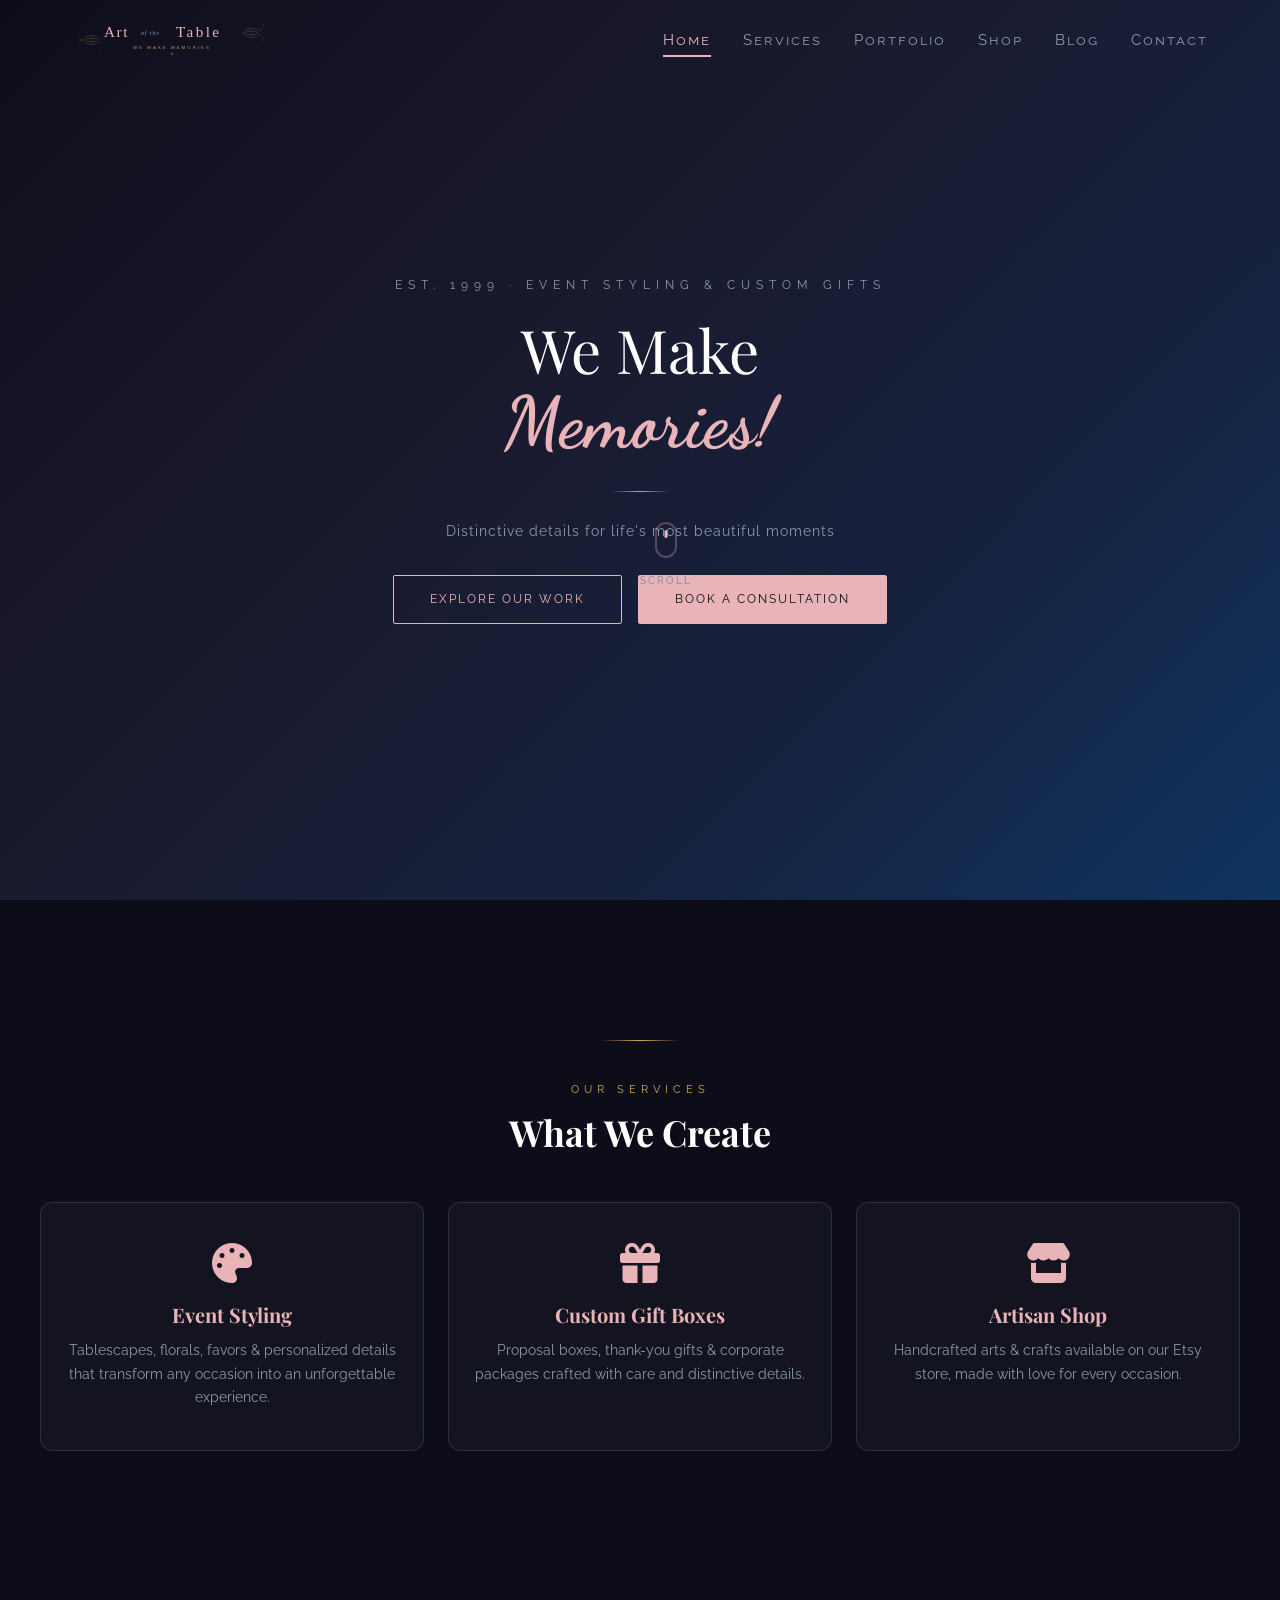
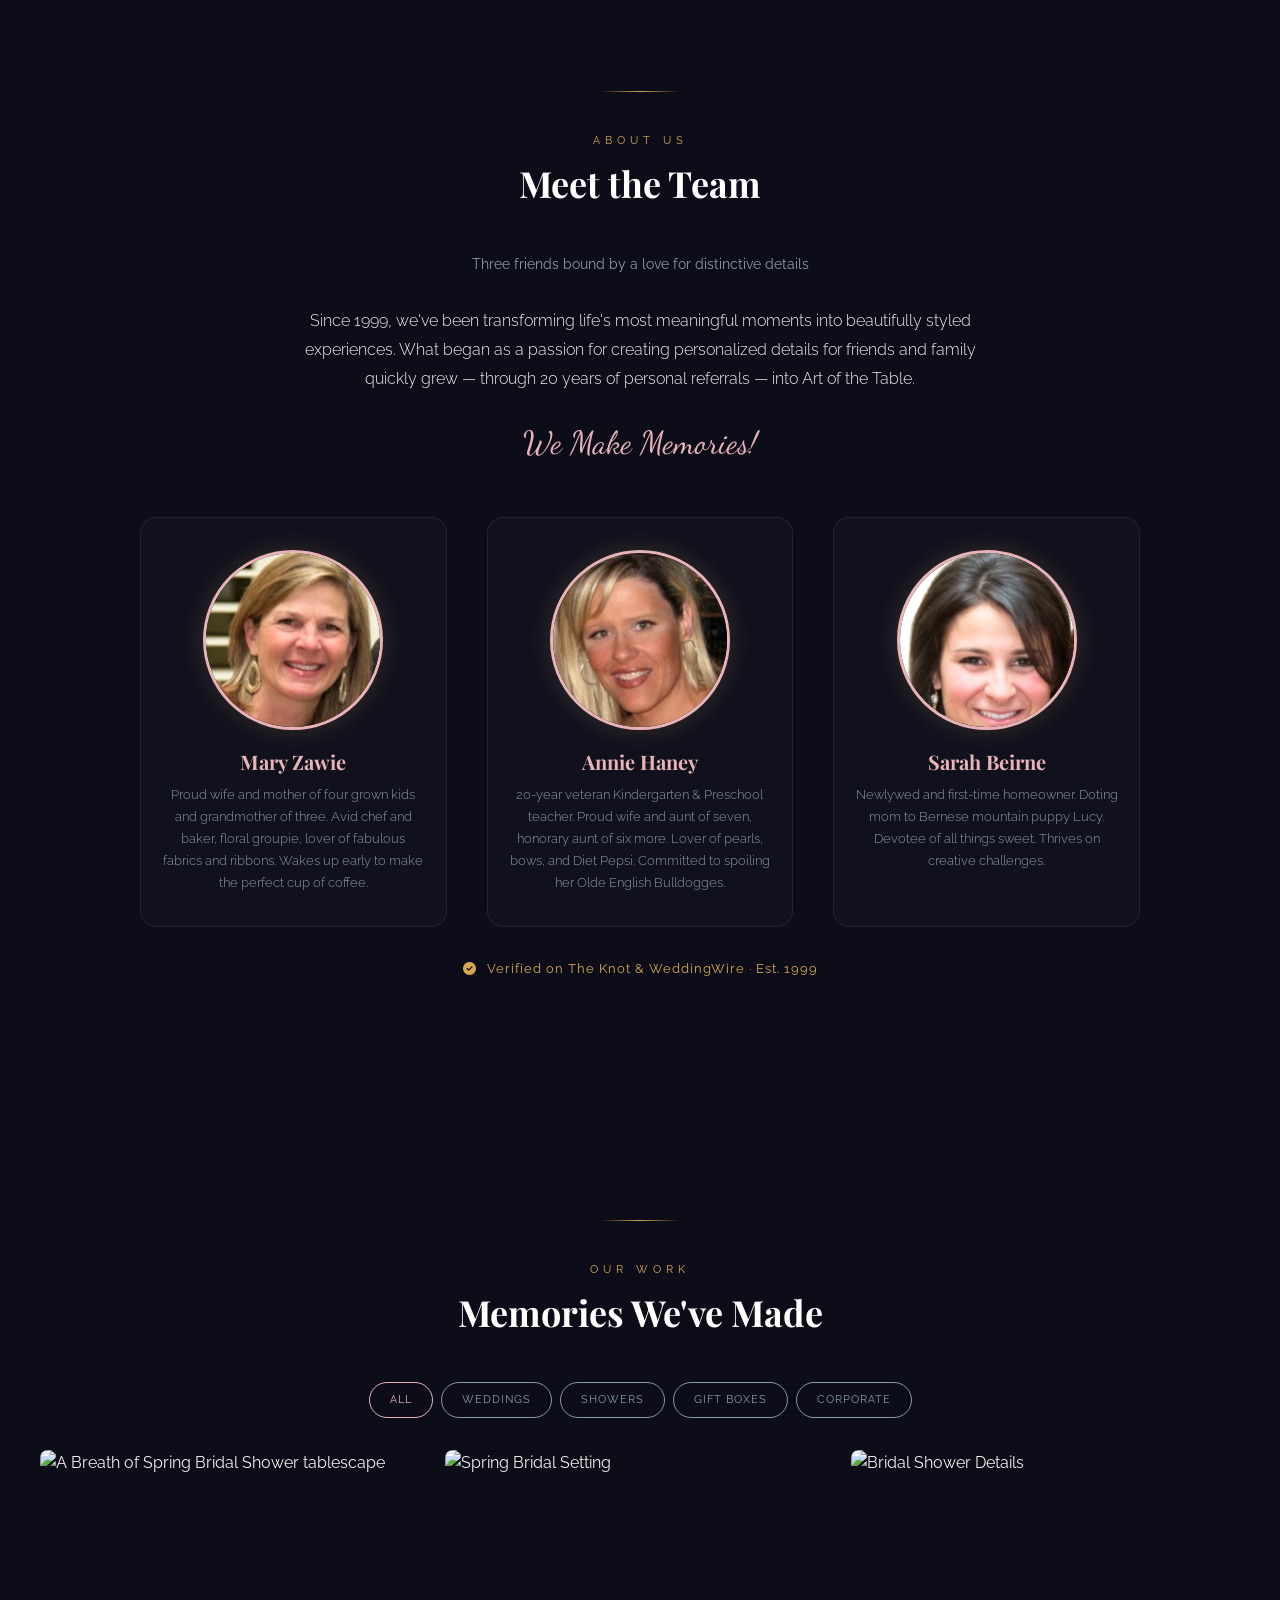
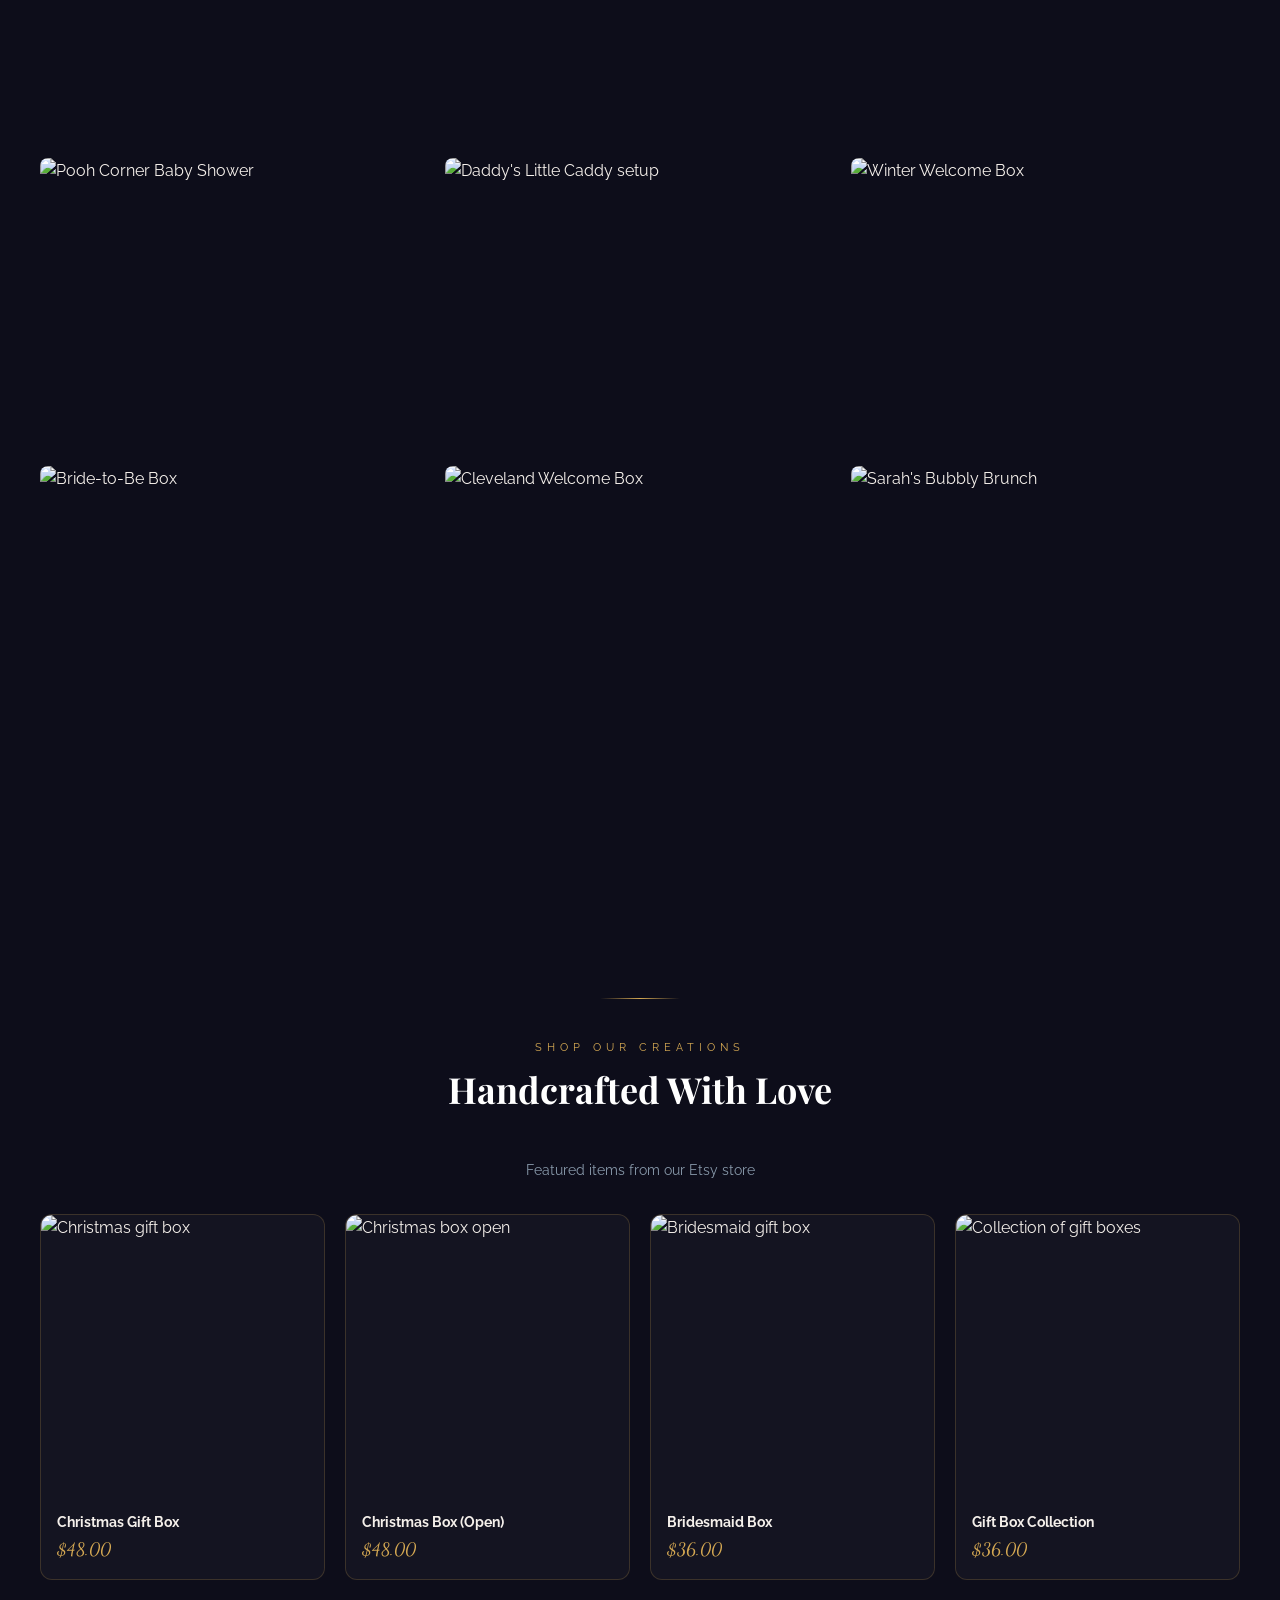
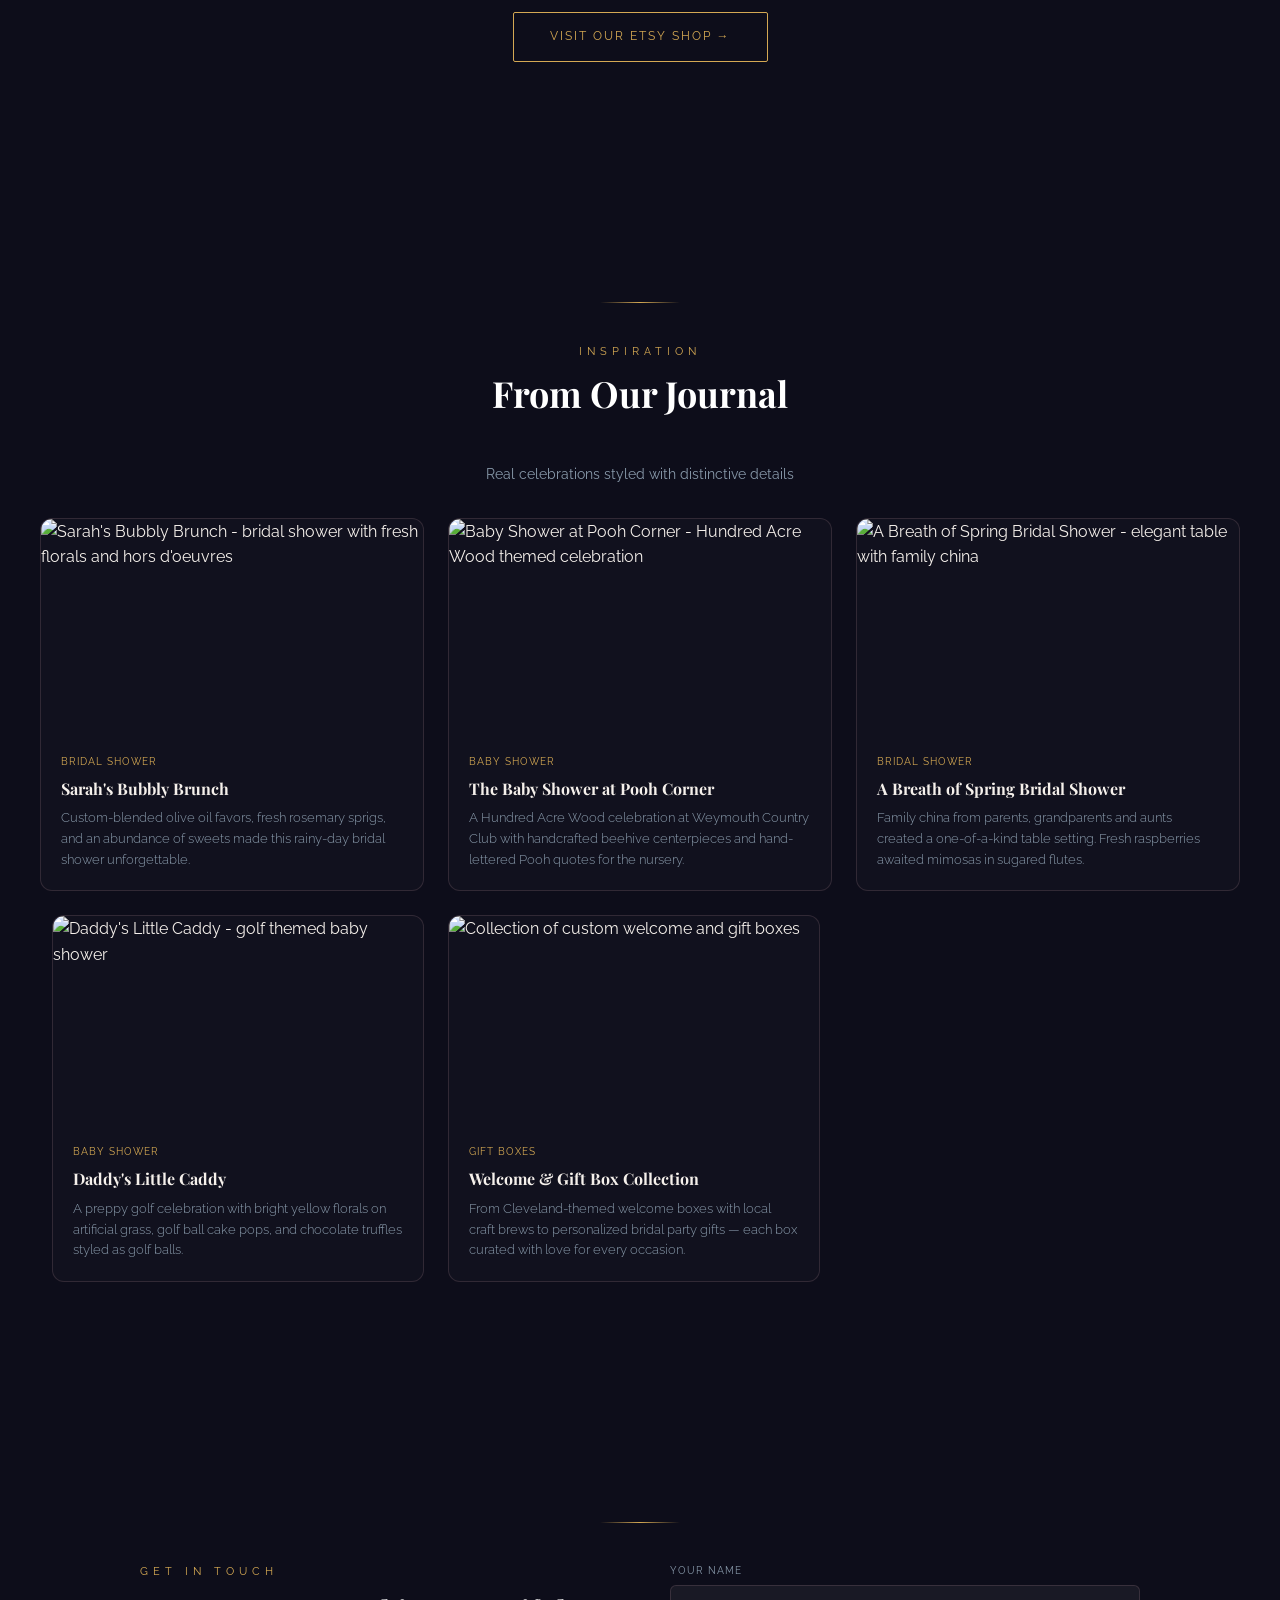
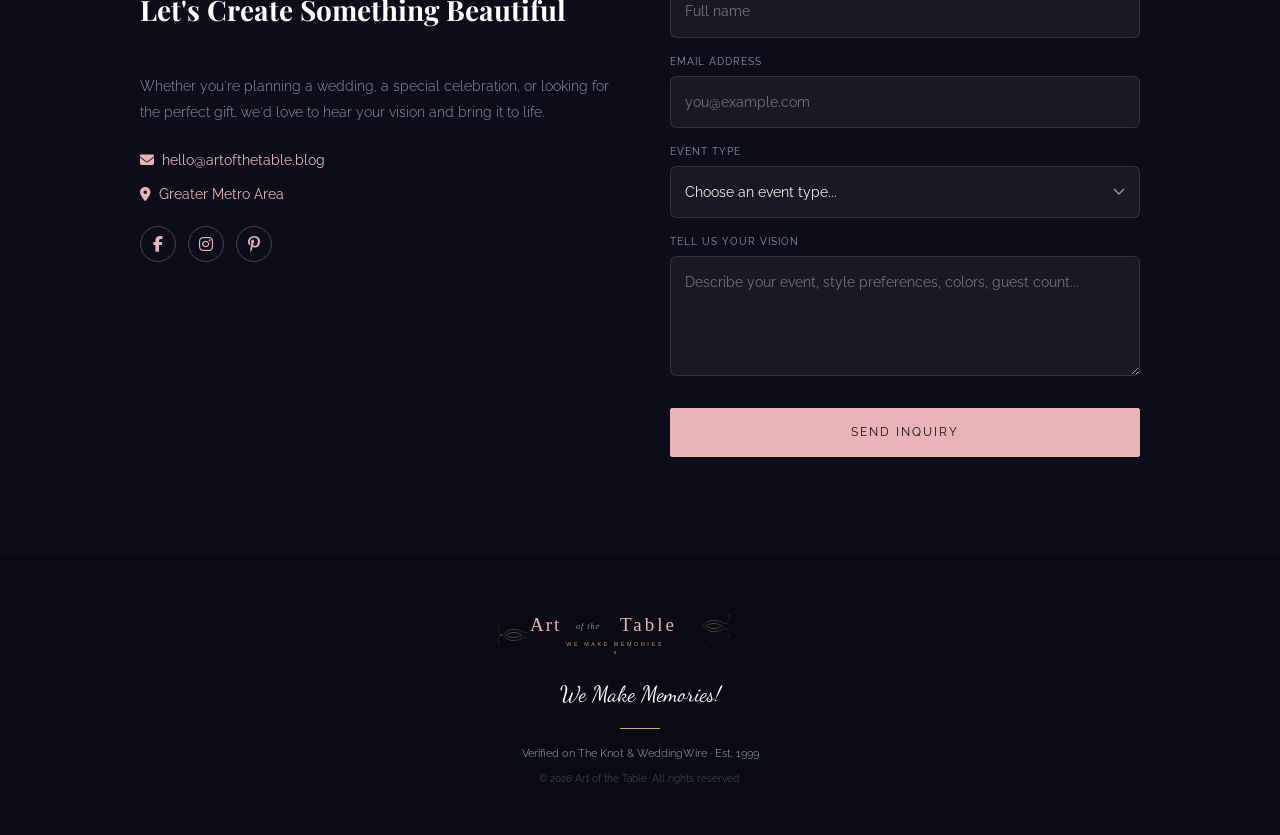
==== commit ff6c0588: "fix: increase navbar logo and menu item font sizes" ====
--- a/index.html
+++ b/index.html
@@ -33,7 +33,7 @@
 
   <header class="site-header">
     <nav class="nav" aria-label="Primary navigation">
-      <a href="#home" class="nav-logo"><img src="images/logo.svg" alt="Art of the Table" style="height:36px;"></a>
+      <a href="#home" class="nav-logo"><img src="images/logo.svg" alt="Art of the Table"></a>
       <ul class="nav-links">
         <li><a href="#home" class="nav-link active">Home</a></li>
         <li><a href="#services" class="nav-link">Services</a></li>
--- a/styles.css
+++ b/styles.css
@@ -175,10 +175,14 @@
 .nav-logo {
   font-family: var(--font-heading);
   color: var(--blush);
-  font-size: 14px;
+  font-size: 18px;
   text-transform: uppercase;
   letter-spacing: 3px;
   white-space: nowrap;
+}
+
+.nav-logo img {
+  height: 48px;
 }
 
 .nav-links {
@@ -191,7 +195,7 @@
   font-family: var(--font-body);
   font-variant: small-caps;
   color: var(--mist);
-  font-size: 12px;
+  font-size: 15px;
   letter-spacing: 2px;
   position: relative;
   padding: var(--space-xs) 0;
@@ -1232,6 +1236,8 @@
   object-fit: cover;
   object-position: center top;
   transition: transform var(--transition-normal);
+  image-rendering: auto;
+  filter: brightness(1.05) contrast(1.05);
 }
 
 .team-member:hover .team-photo img {
